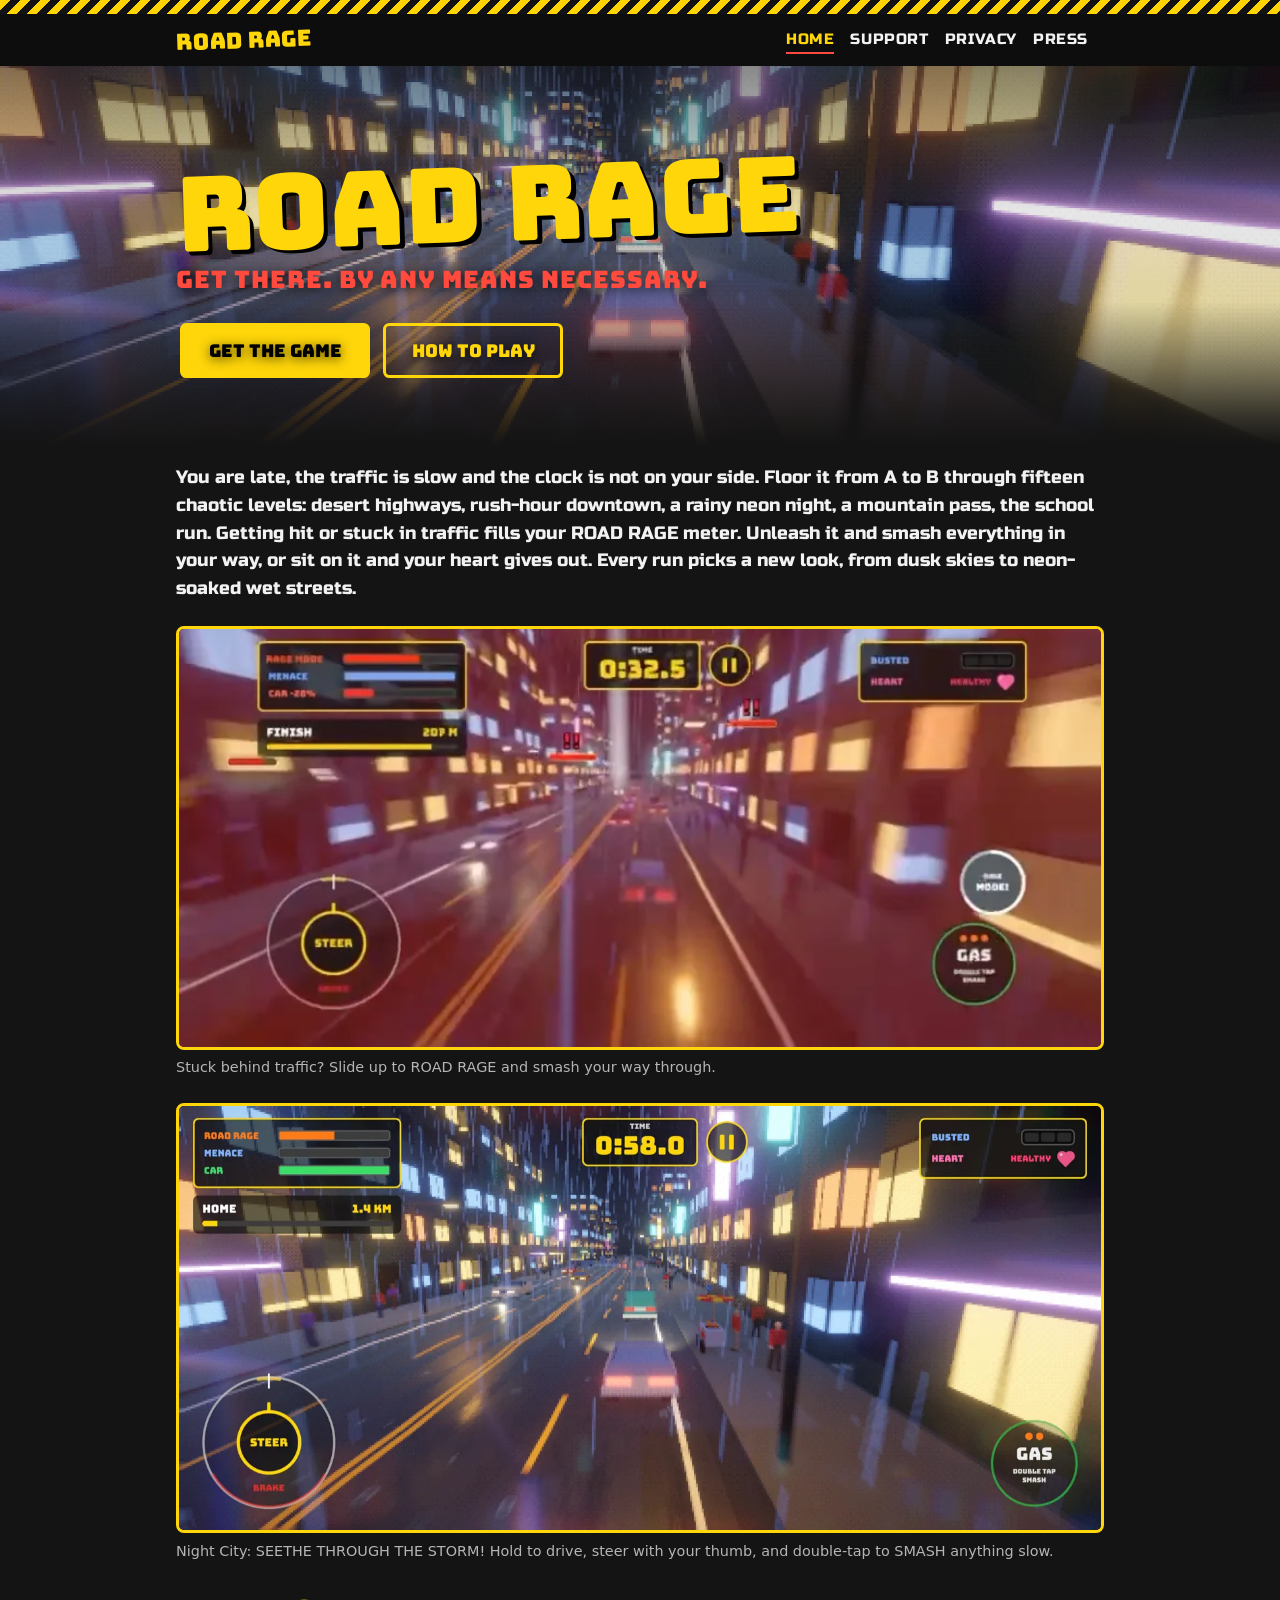
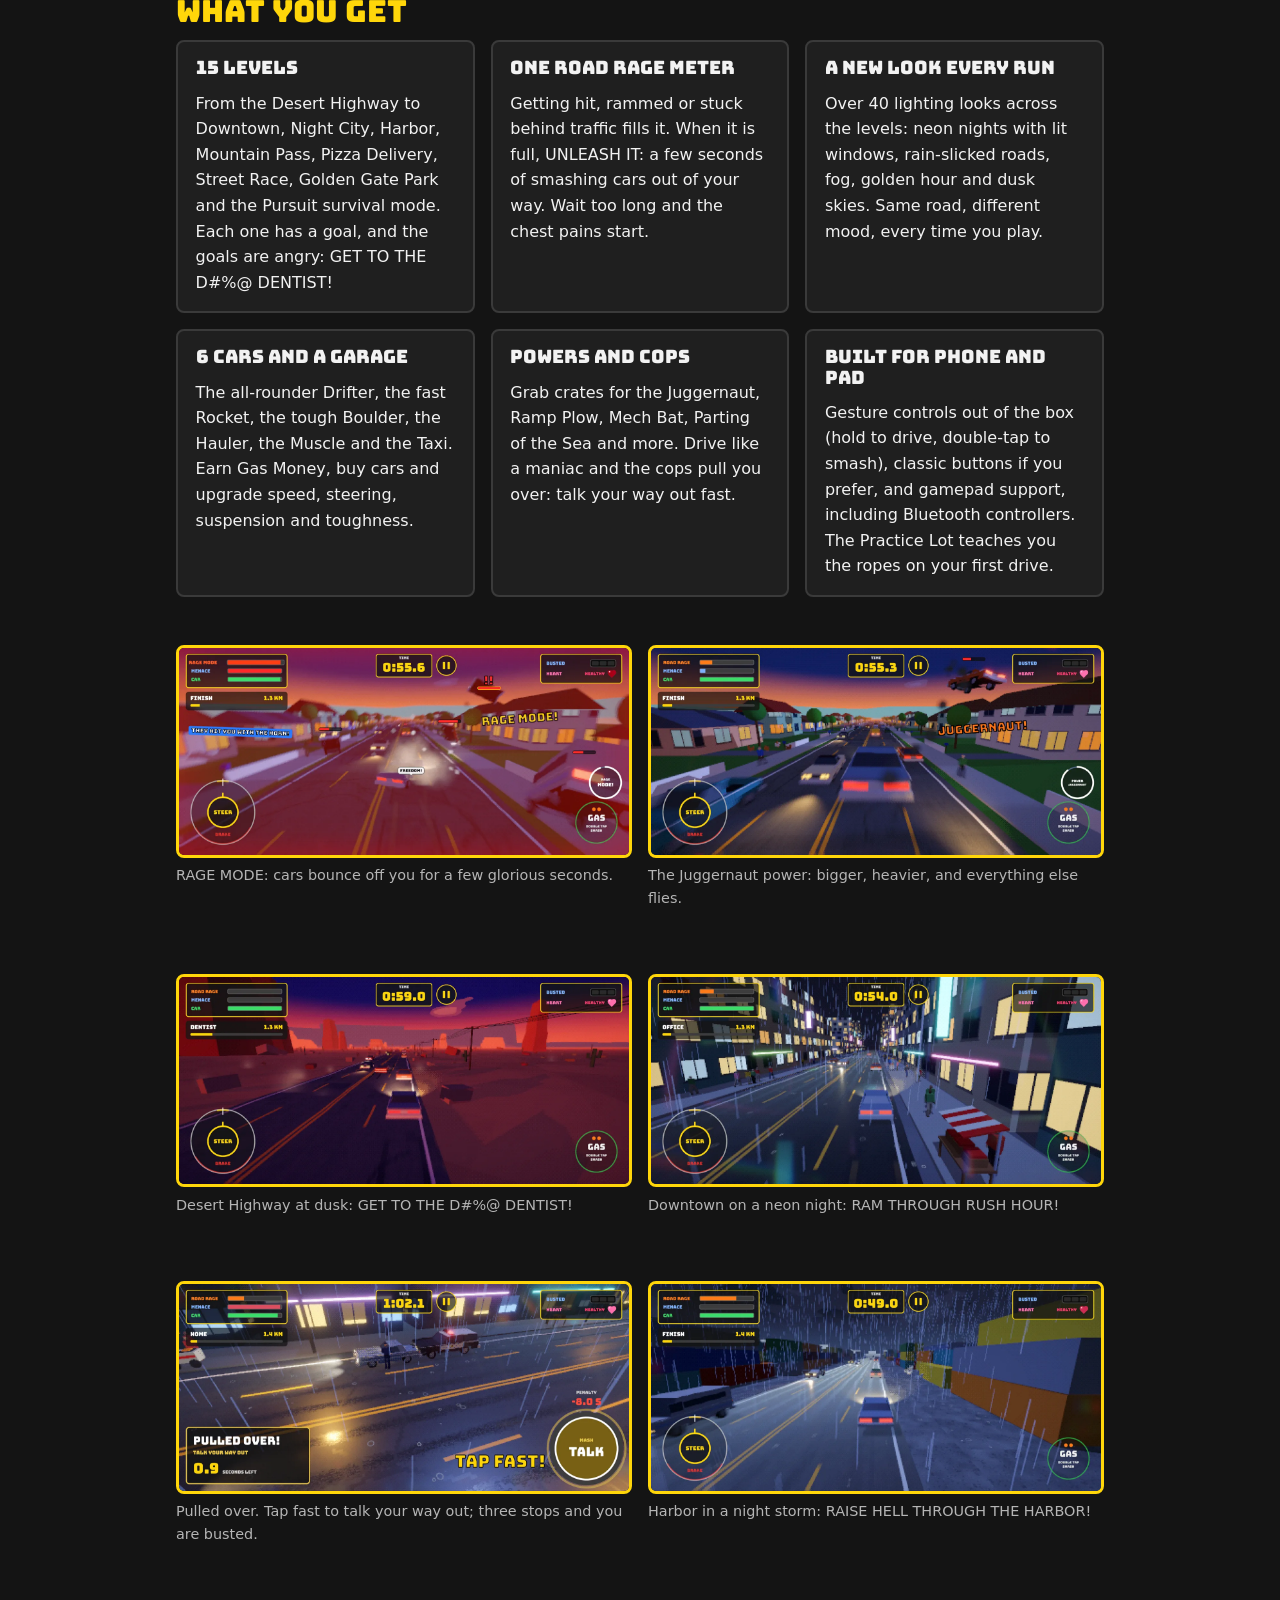
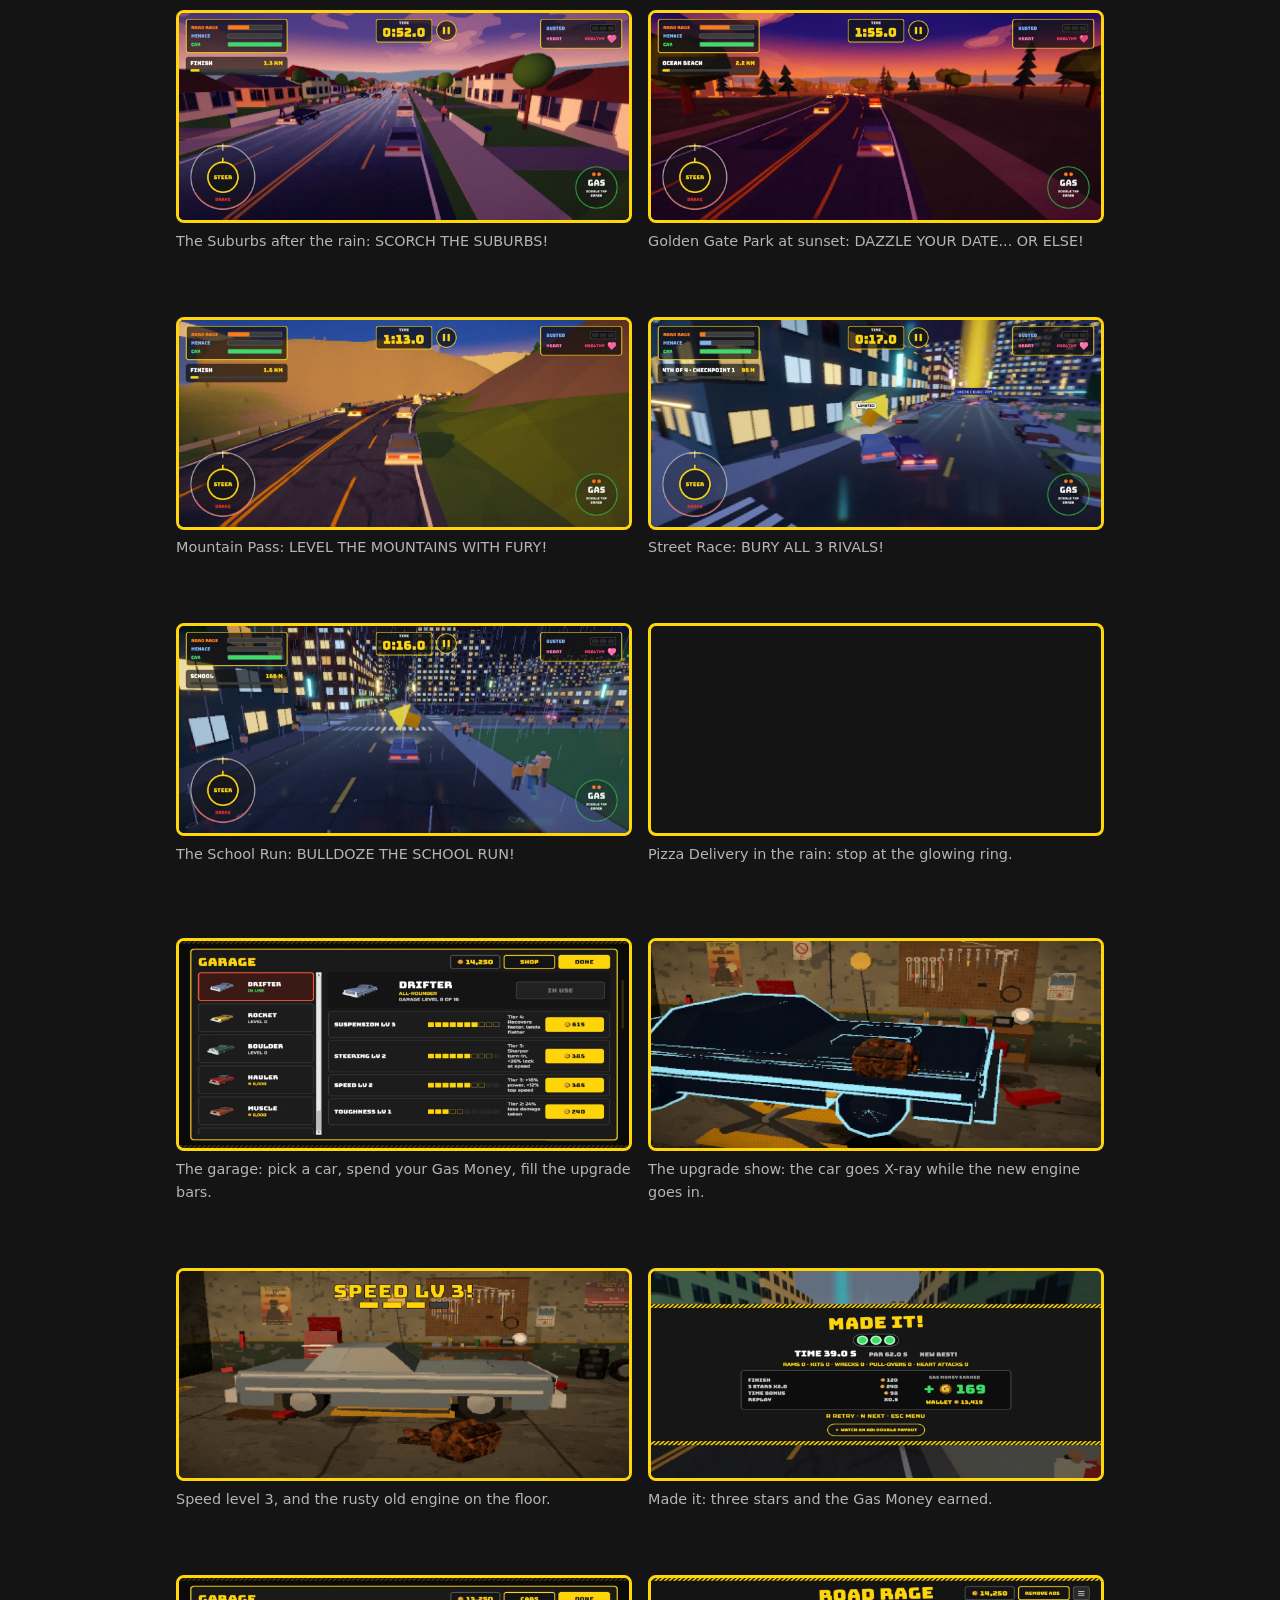
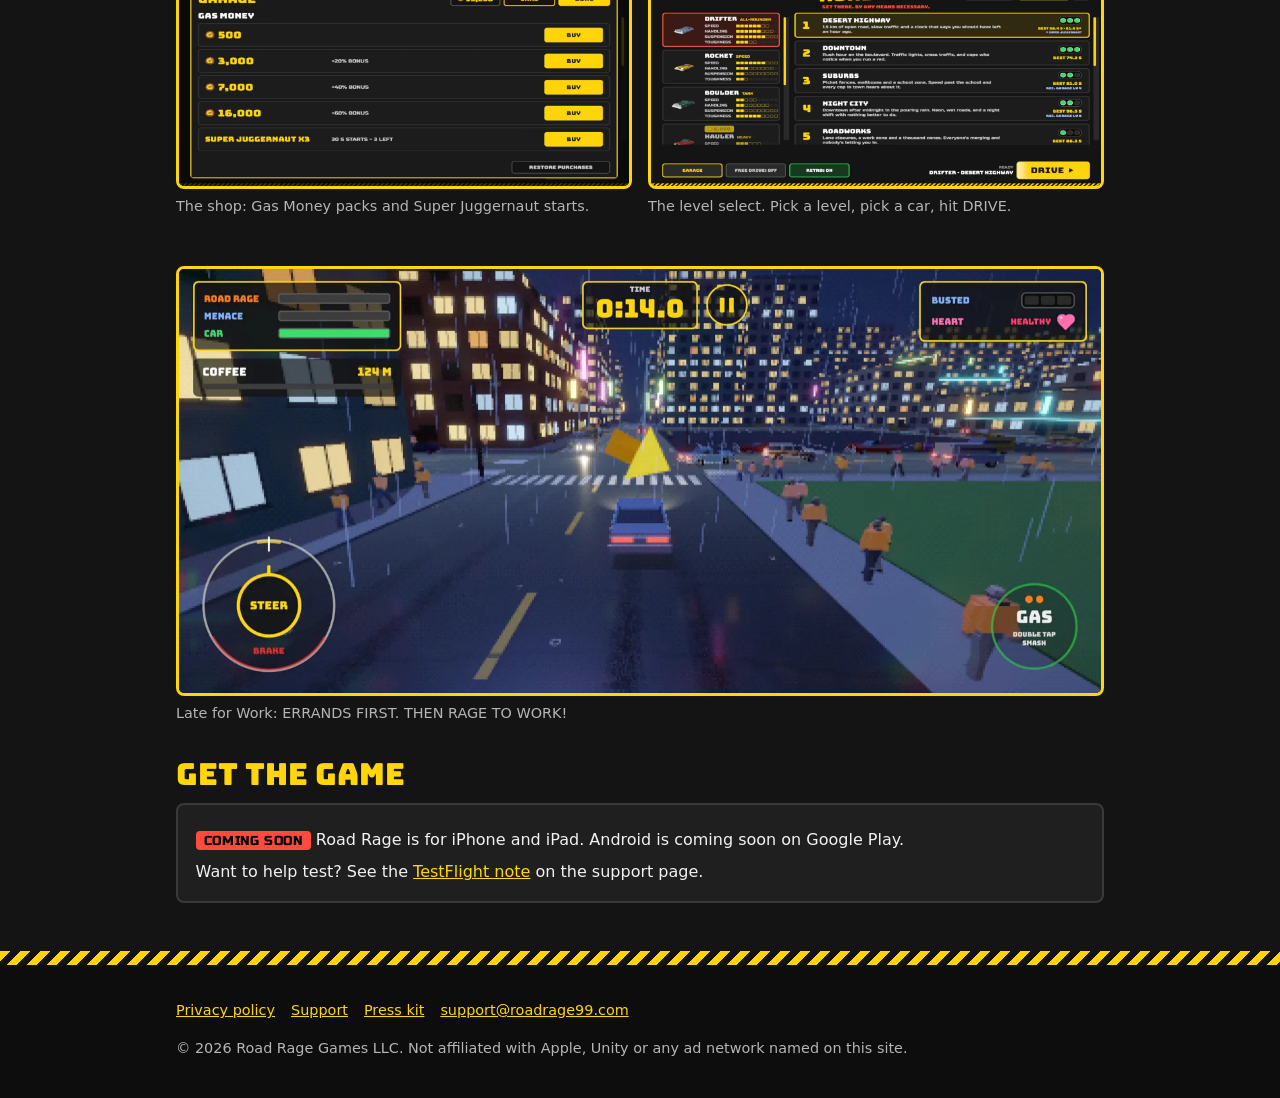
==== index.html @ 287417c0 "Marketing refresh for 1.0.4: new screenshots and hero at the new lighting looks; copy for the ROAD R" ====
<!doctype html>
<html lang="en">
<head>
<meta charset="utf-8">
<meta name="viewport" content="width=device-width,initial-scale=1">
<title>Road Rage: Get there. By any means necessary.</title>
<meta name="description" content="Road Rage is a fast, chaotic driving game for iPhone, iPad and Android. Get from A to B before the clock runs out, by any means necessary.">
<meta name="theme-color" content="#141414">
<link rel="icon" href="favicon.svg" type="image/svg+xml">
<link rel="preload" href="fonts/Bungee-Regular.ttf" as="font" type="font/ttf" crossorigin>
<link rel="stylesheet" href="site.css">
<meta property="og:title" content="Road Rage: Get there. By any means necessary.">
<meta property="og:description" content="Road Rage is a fast, chaotic driving game for iPhone, iPad and Android. Get from A to B before the clock runs out, by any means necessary.">
<meta property="og:type" content="website">
<meta property="og:url" content="https://roadrage99.com/">
<meta property="og:image" content="https://roadrage99.com/img/og-night-city.jpg">
<meta property="og:image:width" content="1200">
<meta property="og:image:height" content="630">
</head>
<body>
<a class="skip" href="#main">Skip to content</a>
<div class="hazard" aria-hidden="true"></div>
<header class="site"><div class="wrap"><a class="brand" href="index.html">ROAD RAGE</a><nav aria-label="Main"><a href="index.html" aria-current="page">Home</a><a href="support.html">Support</a><a href="privacy.html">Privacy</a><a href="press.html">Press</a></nav></div></header>
<main id="main">

<section class="hero"><div class="wrap">
<h1>ROAD RAGE</h1>
<p class="tagline">Get there. By any means necessary.</p>
<p><a class="btn" href="#get">Get the game</a> <a class="btn alt" href="support.html">How to play</a></p>
</div></section>
<div class="wrap">
<p class="lead">You are late, the traffic is slow and the clock is not on your side. Floor it from A to B through fifteen chaotic levels: desert highways, rush-hour downtown, a rainy neon night, a mountain pass, the school run. Getting hit or stuck in traffic fills your ROAD RAGE meter. Unleash it and smash everything in your way, or sit on it and your heart gives out. Every run picks a new look, from dusk skies to neon-soaked wet streets.</p>
<figure class="shot"><video src="img/rage-mode.mp4" poster="img/rage-mode-poster.webp" width="848" height="384" autoplay muted loop playsinline preload="metadata" aria-label="Road Rage gameplay: the ROAD RAGE meter fills in Night City traffic, then Rage Mode smashes cars out of the way"></video><figcaption>Stuck behind traffic? Slide up to ROAD RAGE and smash your way through.</figcaption></figure>
<figure class="shot"><img src="img/night-city.webp" width="1400" height="644" alt="Road Rage gameplay: a car driving through a rainy neon city at night, with the gesture touch controls" loading="lazy" decoding="async"><figcaption>Night City: SEETHE THROUGH THE STORM! Hold to drive, steer with your thumb, and double-tap to SMASH anything slow.</figcaption></figure>
<h2>What you get</h2>
<div class="grid three">
<div class="card"><h3>15 levels</h3><p>From the Desert Highway to Downtown, Night City, Harbor, Mountain Pass, Pizza Delivery, Street Race, Golden Gate Park and the Pursuit survival mode. Each one has a goal, and the goals are angry: GET TO THE D#%@ DENTIST!</p></div>
<div class="card"><h3>One ROAD RAGE meter</h3><p>Getting hit, rammed or stuck behind traffic fills it. When it is full, UNLEASH IT: a few seconds of smashing cars out of your way. Wait too long and the chest pains start.</p></div>
<div class="card"><h3>A new look every run</h3><p>Over 40 lighting looks across the levels: neon nights with lit windows, rain-slicked roads, fog, golden hour and dusk skies. Same road, different mood, every time you play.</p></div>
<div class="card"><h3>6 cars and a garage</h3><p>The all-rounder Drifter, the fast Rocket, the tough Boulder, the Hauler, the Muscle and the Taxi. Earn Gas Money, buy cars and upgrade speed, steering, suspension and toughness.</p></div>
<div class="card"><h3>Powers and cops</h3><p>Grab crates for the Juggernaut, Ramp Plow, Mech Bat, Parting of the Sea and more. Drive like a maniac and the cops pull you over: talk your way out fast.</p></div>
<div class="card"><h3>Built for phone and pad</h3><p>Gesture controls out of the box (hold to drive, double-tap to smash), classic buttons if you prefer, and gamepad support, including Bluetooth controllers. The Practice Lot teaches you the ropes on your first drive.</p></div>
</div>
<div class="grid two" style="margin-top:1.5rem">
<figure class="shot"><img src="img/road-rage-mode.webp" width="1400" height="644" alt="Road Rage gameplay: Rage Mode unleashed, cars flying off the road in a red haze at dusk" loading="lazy" decoding="async"><figcaption>RAGE MODE: cars bounce off you for a few glorious seconds.</figcaption></figure>
<figure class="shot"><img src="img/juggernaut.webp" width="1400" height="644" alt="Road Rage gameplay: the Juggernaut power launching a car into the air on a suburban street at dusk" loading="lazy" decoding="async"><figcaption>The Juggernaut power: bigger, heavier, and everything else flies.</figcaption></figure>
<figure class="shot"><img src="img/desert-highway.webp" width="1400" height="644" alt="Road Rage gameplay: a desert highway at dusk with red mesas and headlights" loading="lazy" decoding="async"><figcaption>Desert Highway at dusk: GET TO THE D#%@ DENTIST!</figcaption></figure>
<figure class="shot"><img src="img/downtown.webp" width="1400" height="644" alt="Road Rage gameplay: a downtown street at night with neon signs, lit windows and rain" loading="lazy" decoding="async"><figcaption>Downtown on a neon night: RAM THROUGH RUSH HOUR!</figcaption></figure>
<figure class="shot"><img src="img/pulled-over.webp" width="1400" height="644" alt="Road Rage gameplay: pulled over by a police car on a wet street at night, with a TALK button to mash" loading="lazy" decoding="async"><figcaption>Pulled over. Tap fast to talk your way out; three stops and you are busted.</figcaption></figure>
<figure class="shot"><img src="img/harbor-storm.webp" width="1400" height="644" alt="Road Rage gameplay: a harbor road between stacked shipping containers in a night storm" loading="lazy" decoding="async"><figcaption>Harbor in a night storm: RAISE HELL THROUGH THE HARBOR!</figcaption></figure>
<figure class="shot"><img src="img/suburbs-after-rain.webp" width="1400" height="644" alt="Road Rage gameplay: a wet suburban street in the evening after rain" loading="lazy" decoding="async"><figcaption>The Suburbs after the rain: SCORCH THE SUBURBS!</figcaption></figure>
<figure class="shot"><img src="img/ocean-sunset.webp" width="1400" height="644" alt="Road Rage gameplay: a park road at sunset with the ocean on the horizon" loading="lazy" decoding="async"><figcaption>Golden Gate Park at sunset: DAZZLE YOUR DATE... OR ELSE!</figcaption></figure>
<figure class="shot"><img src="img/mountain-pass.webp" width="1400" height="644" alt="Road Rage gameplay: a mountain highway with a guardrail in golden evening light" loading="lazy" decoding="async"><figcaption>Mountain Pass: LEVEL THE MOUNTAINS WITH FURY!</figcaption></figure>
<figure class="shot"><img src="img/street-race.webp" width="1400" height="644" alt="Road Rage gameplay: a night street race with a checkpoint arrow and a rival car" loading="lazy" decoding="async"><figcaption>Street Race: BURY ALL 3 RIVALS!</figcaption></figure>
<figure class="shot"><img src="img/school-run.webp" width="1400" height="644" alt="Road Rage gameplay: the school run at night past a park and lit city towers" loading="lazy" decoding="async"><figcaption>The School Run: BULLDOZE THE SCHOOL RUN!</figcaption></figure>
<figure class="shot"><img src="img/pizza-delivery.webp" width="1400" height="644" alt="Road Rage gameplay: delivering a pizza on a rainy night, stopping at the glowing ring" loading="lazy" decoding="async"><figcaption>Pizza Delivery in the rain: stop at the glowing ring.</figcaption></figure>
</div>
<div class="grid two" style="margin-top:1.5rem">
<figure class="shot"><img src="img/garage.webp" width="1400" height="646" alt="Road Rage garage screen with the blue Drifter, upgrade bars and prices in Gas Money" loading="lazy" decoding="async"><figcaption>The garage: pick a car, spend your Gas Money, fill the upgrade bars.</figcaption></figure>
<figure class="shot"><img src="img/upgrade-xray.webp" width="1400" height="646" alt="Road Rage upgrade show: the car turns to an X-ray outline while a new engine swaps in" loading="lazy" decoding="async"><figcaption>The upgrade show: the car goes X-ray while the new engine goes in.</figcaption></figure>
<figure class="shot"><img src="img/upgrade-done.webp" width="1400" height="646" alt="Road Rage upgrade show: a SPEED LV 3 banner over the blue Drifter in the garage bay" loading="lazy" decoding="async"><figcaption>Speed level 3, and the rusty old engine on the floor.</figcaption></figure>
<figure class="shot"><img src="img/results.webp" width="1400" height="646" alt="Road Rage results screen with three stars and the Gas Money earned" loading="lazy" decoding="async"><figcaption>Made it: three stars and the Gas Money earned.</figcaption></figure>
<figure class="shot"><img src="img/shop.webp" width="1400" height="646" alt="Road Rage garage shop with Gas Money packs and Super Juggernaut starts" loading="lazy" decoding="async"><figcaption>The shop: Gas Money packs and Super Juggernaut starts.</figcaption></figure>
<figure class="shot"><img src="img/level-select.webp" width="1400" height="646" alt="Road Rage level select screen with the car list, best times and a list of levels" loading="lazy" decoding="async"><figcaption>The level select. Pick a level, pick a car, hit DRIVE.</figcaption></figure>
</div>
<figure class="shot"><img src="img/late-for-work.webp" width="1400" height="644" alt="Road Rage gameplay: a predawn commute through a neon city with a checkpoint arrow" loading="lazy" decoding="async"><figcaption>Late for Work: ERRANDS FIRST. THEN RAGE TO WORK!</figcaption></figure>
<h2 id="get">Get the game</h2>
<div class="card"><p><span class="badge">COMING SOON</span> Road Rage is for iPhone and iPad. Android is coming soon on Google Play.</p>
<p>Want to help test? See the <a href="support.html#testflight">TestFlight note</a> on the support page.</p></div>
</div>
</main>
<div class="hazard" aria-hidden="true"></div>
<footer class="site"><div class="wrap">
<p><a href="privacy.html">Privacy policy</a><a href="support.html">Support</a><a href="press.html">Press kit</a><a href="mailto:support@roadrage99.com">support@roadrage99.com</a></p>
<p>&copy; 2026 Road Rage Games LLC. Not affiliated with Apple, Unity or any ad network named on this site.</p>
</div></footer>
</body>
</html>
---- site.css ----
/* Road Rage site. Palette from Assets/UI/Menu.uss: yellow 255,214,10, red 255,74,61, near-black 20,20,20. */
@font-face{font-family:"Bungee";src:url("fonts/Bungee-Regular.ttf") format("truetype");font-display:swap}
@font-face{font-family:"Russo One";src:url("fonts/RussoOne-Regular.ttf") format("truetype");font-display:swap}
:root{--bg:#141414;--panel:#1f1f1f;--line:#3a3a3a;--text:#f2f2f2;--muted:#b5b5b5;--yellow:#ffd60a;--red:#ff4a3d;
  --display:"Bungee","Impact","Arial Black",sans-serif;--body:"Russo One","Trebuchet MS",system-ui,sans-serif;--read:system-ui,-apple-system,"Segoe UI",Roboto,sans-serif}
*{box-sizing:border-box}
html{color-scheme:dark;background:var(--bg)}
body{margin:0;background:var(--bg);color:var(--text);font:1rem/1.6 var(--read);-webkit-text-size-adjust:100%}
img{max-width:100%;height:auto;display:block}
a{color:var(--yellow)}
a:hover,a:focus-visible{color:#fff}
:focus-visible{outline:3px solid var(--yellow);outline-offset:2px}
.wrap{width:100%;max-width:60rem;margin:0 auto;padding:0 1rem}
.hazard{height:14px;background:url("img/hazard.png") repeat;background-size:40px 40px;image-rendering:pixelated}
.skip{position:absolute;left:-999px}.skip:focus{left:1rem;top:1rem;background:var(--yellow);color:#000;padding:.5rem;z-index:9}
header.site{background:#0d0d0d}
header.site .wrap{display:flex;flex-wrap:wrap;align-items:center;justify-content:space-between;gap:.5rem 1.5rem;padding-top:.75rem;padding-bottom:.75rem}
.brand{font:1.4rem/1 var(--display);color:var(--yellow);text-decoration:none;transform:rotate(-2deg);display:inline-block}
nav a{font:.95rem var(--body);color:var(--text);text-decoration:none;margin-right:1rem;letter-spacing:.04em;text-transform:uppercase;padding:.25rem 0;display:inline-block}
nav a[aria-current="page"],nav a:hover{color:var(--yellow);border-bottom:2px solid var(--red)}
h1,h2,h3{font-family:var(--display);font-weight:400;line-height:1.1;color:var(--yellow);margin:2rem 0 .75rem}
h1{font-size:clamp(2rem,8vw,3.2rem)}
h2{font-size:clamp(1.4rem,5vw,1.9rem)}
h3{font-size:1.15rem;color:var(--text)}
.lead{font:1.15rem/1.5 var(--body)}
.hero{text-align:left;padding:4.5rem 0 3rem;background:linear-gradient(180deg,rgba(20,20,20,.5) 0%,rgba(20,20,20,.1) 38%,rgba(20,20,20,.12) 62%,rgba(20,20,20,.85) 92%,var(--bg) 100%),url("img/hero-night-city.webp") 70% 55%/cover no-repeat #0d0d12;min-height:22rem;display:flex;align-items:center}
.hero .wrap{text-shadow:0 2px 12px rgba(0,0,0,.7)}
@media(max-width:34rem){.hero{text-align:center;padding:2rem 0 15rem;min-height:0;align-items:flex-start;background:linear-gradient(180deg,rgba(20,20,20,.45) 0%,rgba(20,20,20,.2) 40%,rgba(20,20,20,.1) 62%,rgba(20,20,20,.8) 94%,var(--bg) 100%),url("img/hero-night-city-phone.webp") center bottom/cover no-repeat #0d0d12}.hero .btn{font-size:1rem;padding:.65rem 1.1rem}}
.hero h1{font-size:clamp(3rem,16vw,6.5rem);transform:rotate(-2deg);margin:.25rem 0 0;text-shadow:4px 4px 0 #000}
.tagline{font:clamp(1rem,4vw,1.5rem) var(--display);color:var(--red);letter-spacing:.04em;margin:.5rem 0 1.5rem}
.btn{display:inline-block;font:1.1rem var(--display);background:var(--yellow);color:#000;text-decoration:none;padding:.8rem 1.6rem;border:3px solid var(--yellow);border-radius:.4rem;margin:.25rem}
.btn:hover{background:#000;color:var(--yellow)}
.btn.alt{background:transparent;color:var(--yellow)}.btn.alt:hover{background:var(--yellow);color:#000}
.shot{margin:1.5rem 0}
.shot img,.shot video{border:3px solid var(--yellow);border-radius:.5rem;width:100%;height:auto;display:block}
.shot figcaption{font-size:.9rem;color:var(--muted);margin-top:.4rem}
.grid{display:grid;gap:1rem;grid-template-columns:1fr}
@media(min-width:40rem){.grid.two{grid-template-columns:1fr 1fr}.grid.three{grid-template-columns:repeat(3,1fr)}}
.card{background:var(--panel);border:2px solid var(--line);border-radius:.5rem;padding:1rem 1.1rem}
.card h3{margin-top:0}
.card p{margin:.4rem 0 0}
.badge{display:inline-block;font:.8rem var(--body);background:var(--red);color:#000;padding:.1rem .5rem;border-radius:.25rem;vertical-align:middle;letter-spacing:.05em}
main{padding-bottom:3rem}
main li{margin:.35rem 0}
.doc{max-width:46rem}
.doc h2{margin-top:2.25rem}
details{background:var(--panel);border:2px solid var(--line);border-radius:.5rem;margin:.6rem 0;padding:.2rem 1rem}
summary{cursor:pointer;font:1.05rem var(--body);padding:.6rem 0}
details[open]{border-color:var(--yellow)}
table{border-collapse:collapse;width:100%;font-size:.95rem}
th,td{border:1px solid var(--line);padding:.5rem .6rem;text-align:left;vertical-align:top}
th{background:var(--panel);color:var(--yellow);font-family:var(--body);font-weight:400}
.tablewrap{overflow-x:auto}
footer.site{background:#0d0d0d;color:var(--muted);font-size:.9rem}
footer.site .wrap{padding-top:1.25rem;padding-bottom:1.5rem}
footer.site a{margin-right:1rem}
.todo{background:#3b2a00;border:2px dashed var(--yellow);padding:.5rem .8rem;border-radius:.4rem}
@media(prefers-reduced-motion:no-preference){.btn{transition:background .15s,color .15s}}
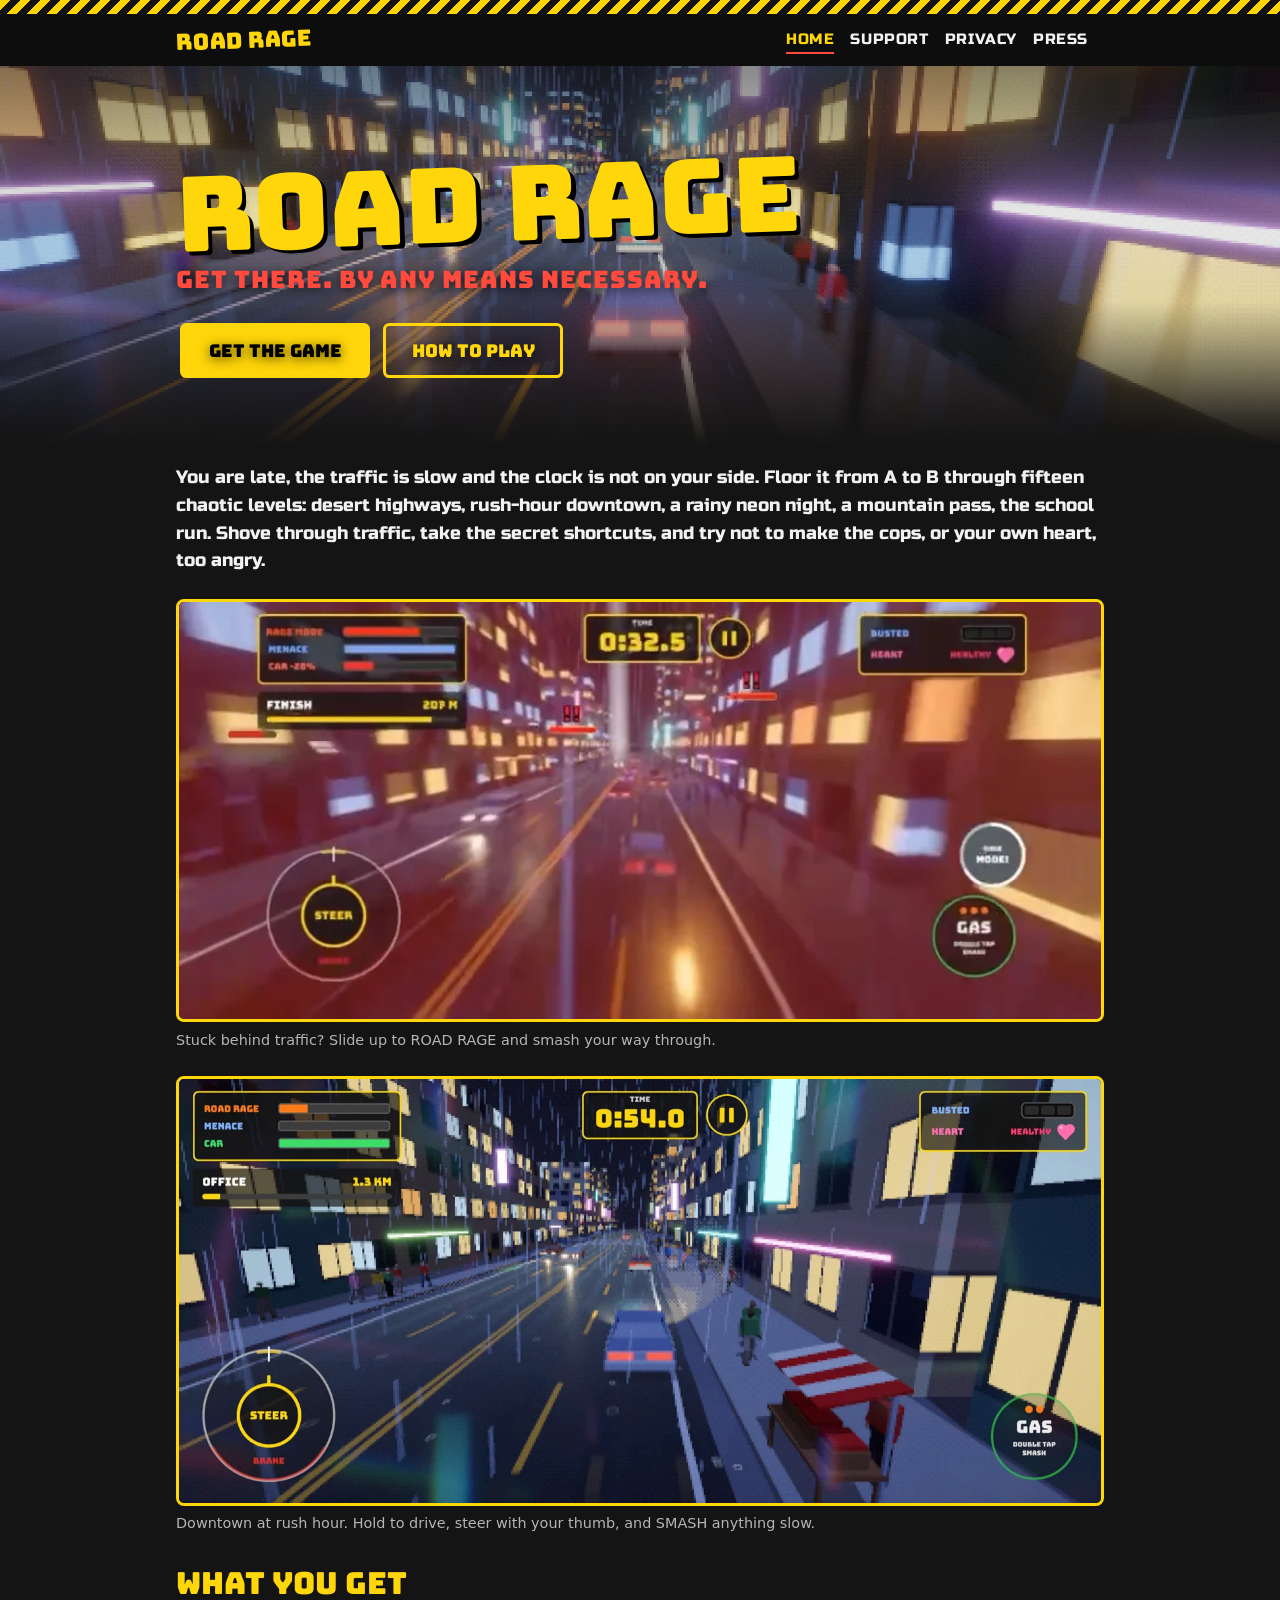
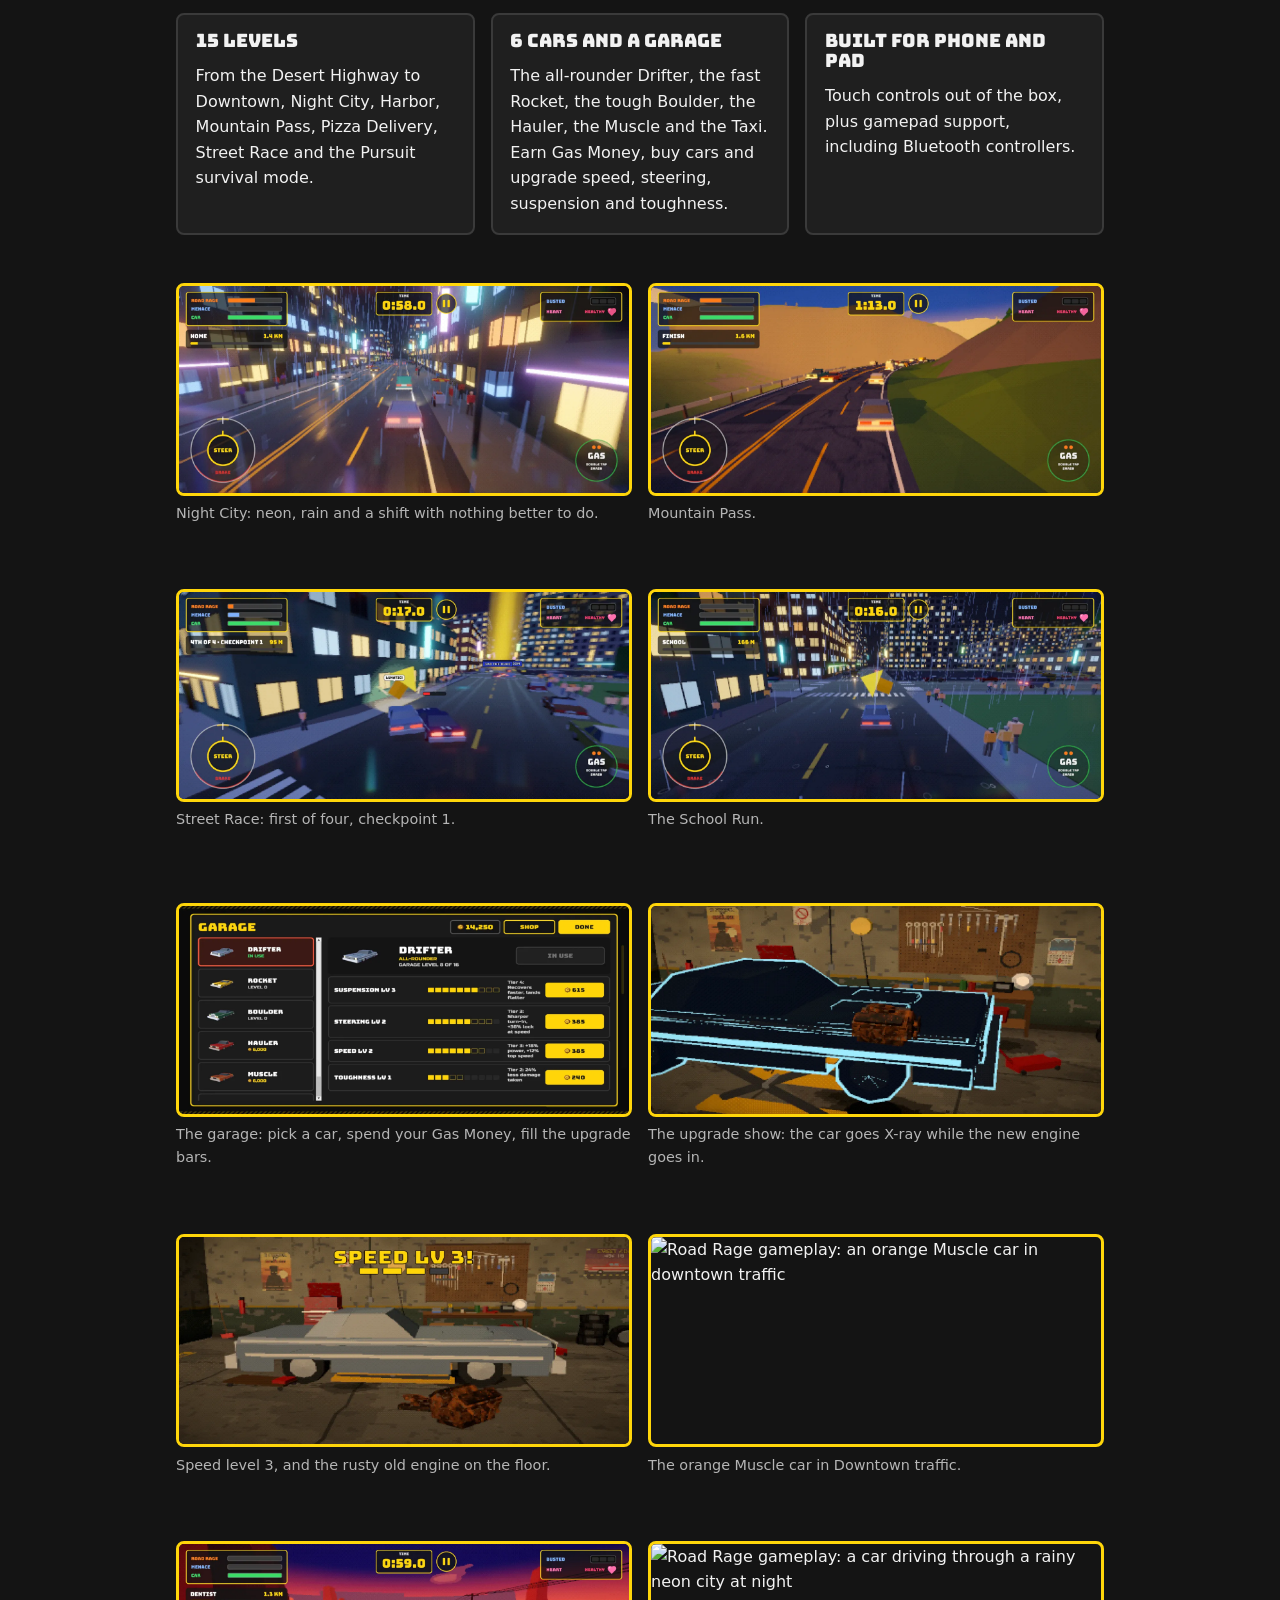
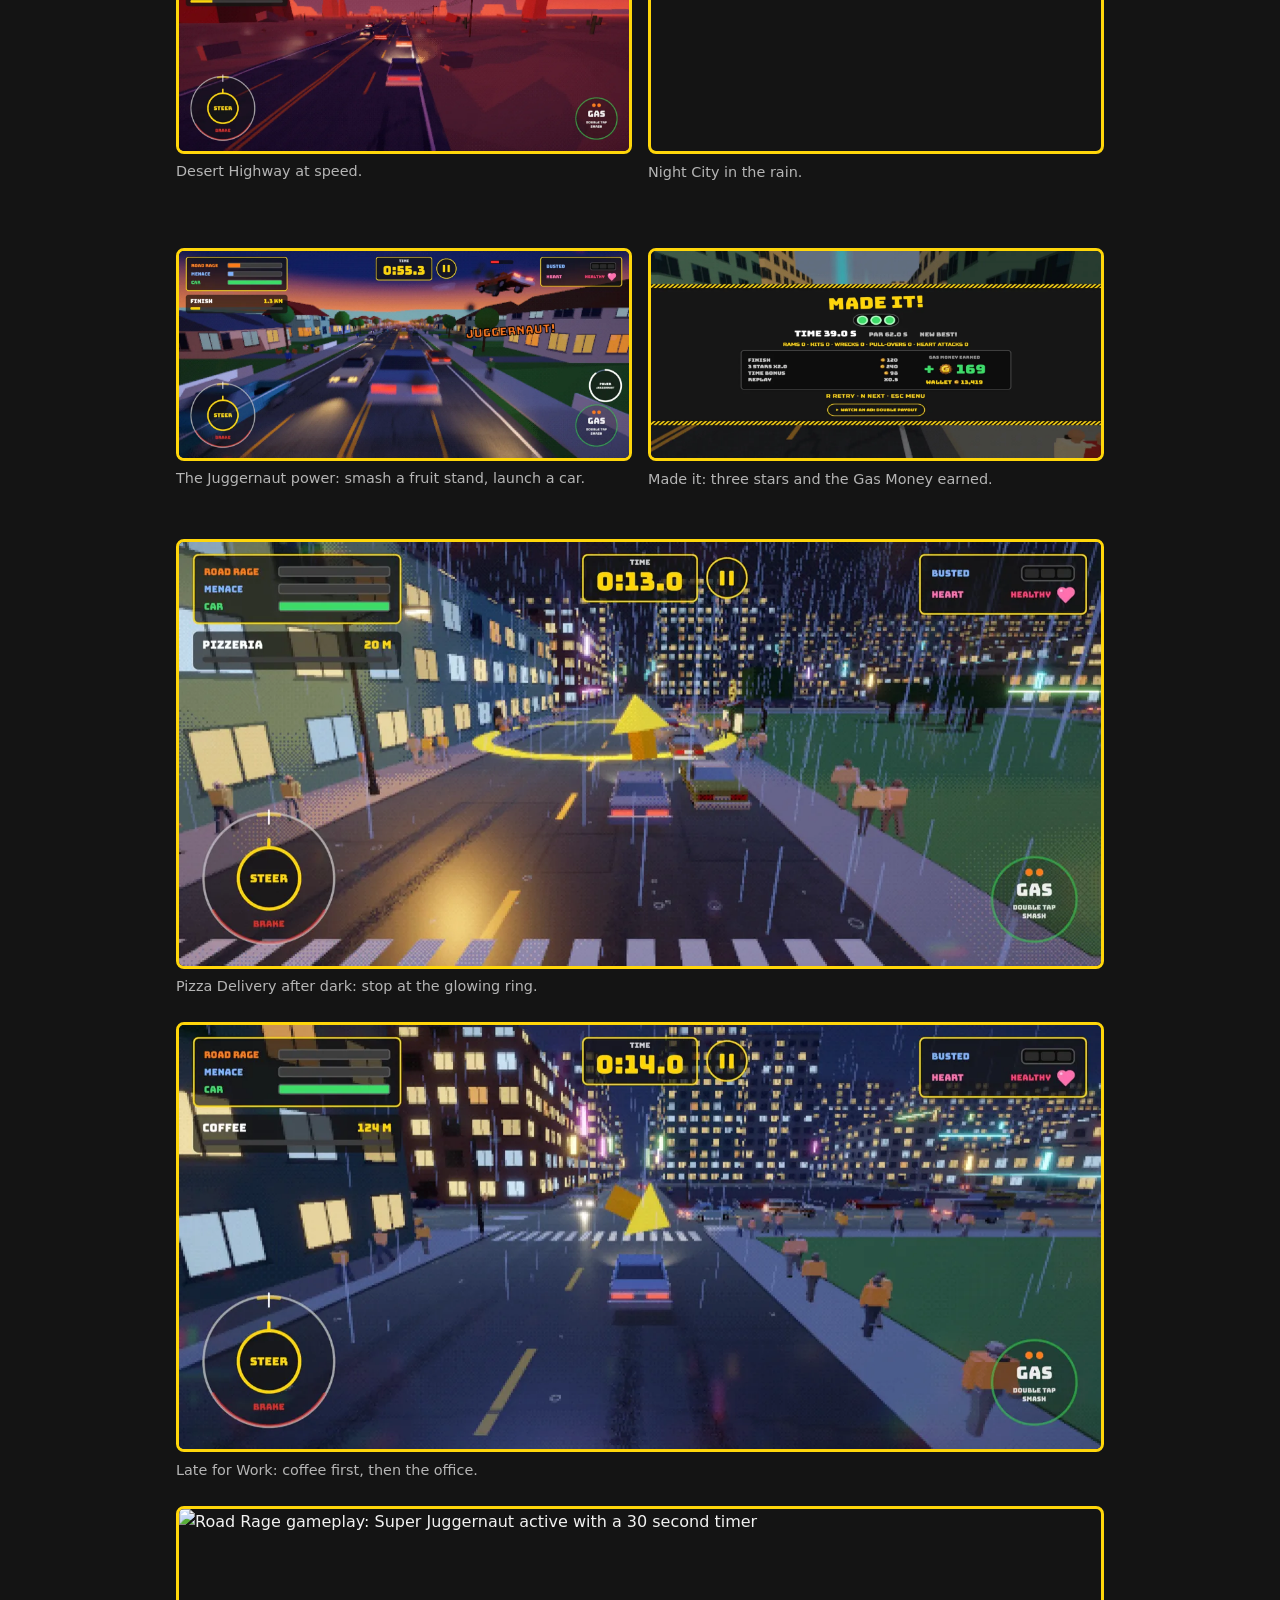
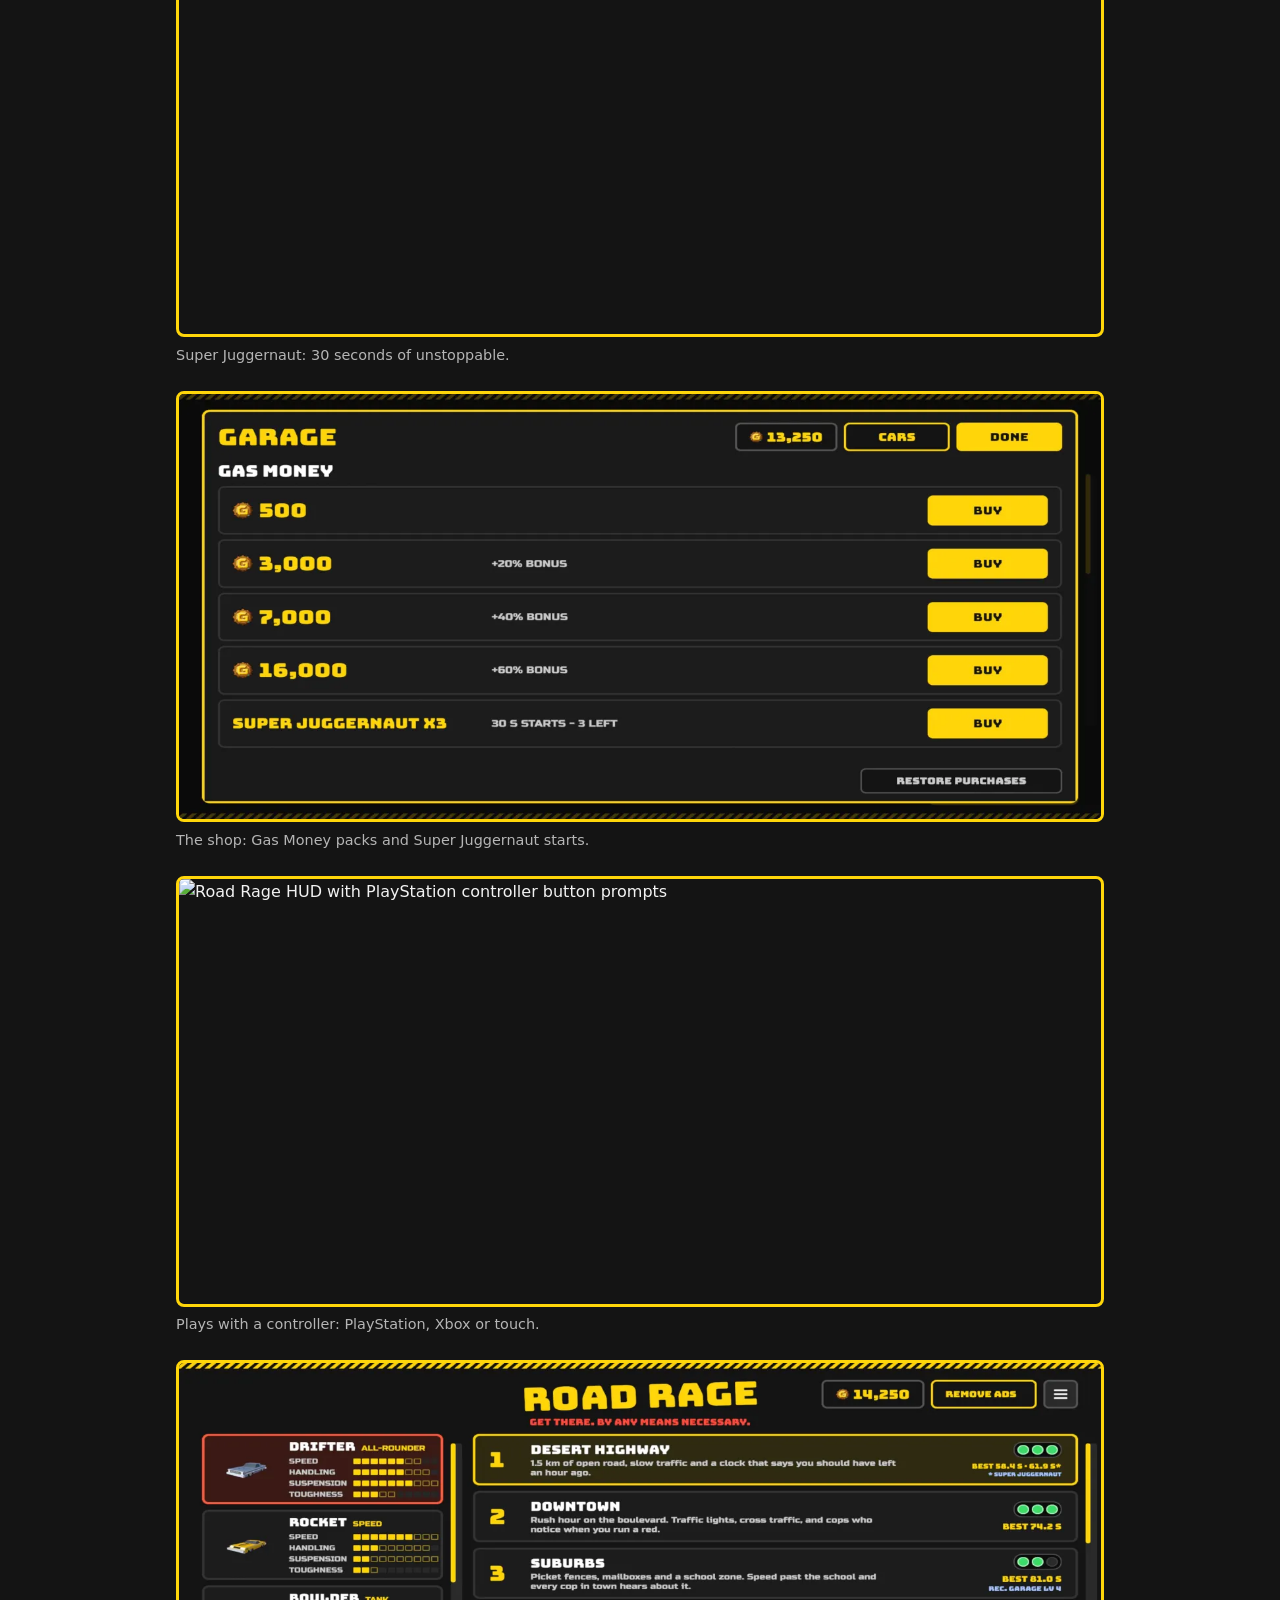
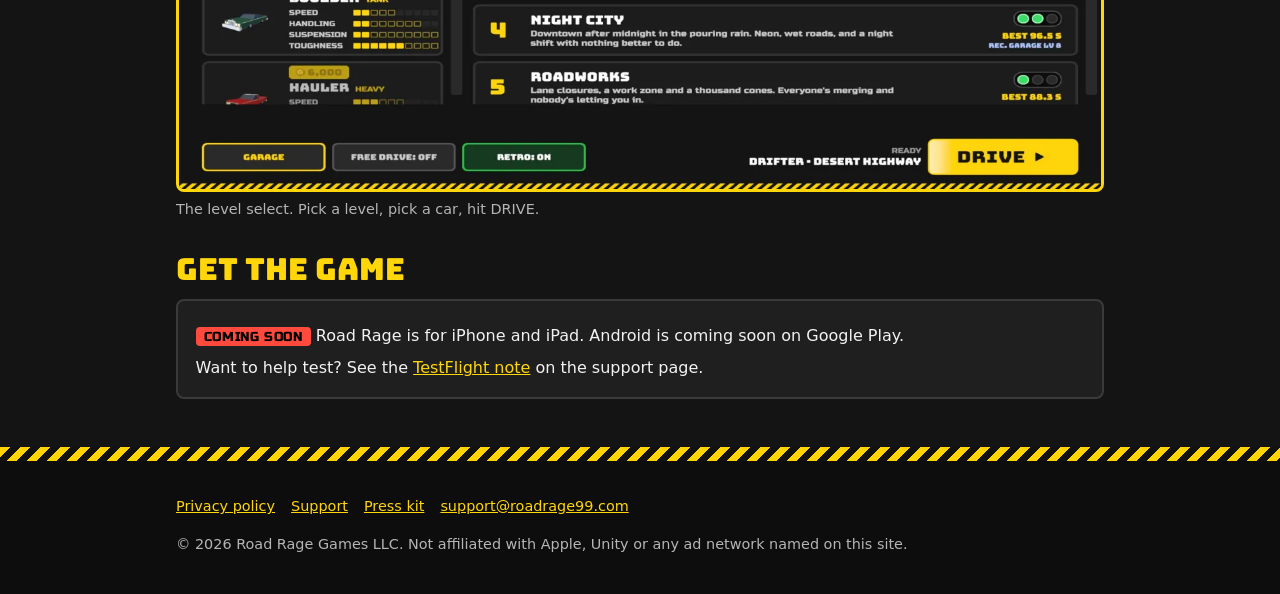
==== commit 77fabb81: "Controls help matches the in-game screen (#7) * Controls help: match the in-game controls screen (Ge" ====
--- a/index.html
+++ b/index.html
@@ -13,9 +13,7 @@
 <meta property="og:description" content="Road Rage is a fast, chaotic driving game for iPhone, iPad and Android. Get from A to B before the clock runs out, by any means necessary.">
 <meta property="og:type" content="website">
 <meta property="og:url" content="https://roadrage99.com/">
-<meta property="og:image" content="https://roadrage99.com/img/og-night-city.jpg">
-<meta property="og:image:width" content="1200">
-<meta property="og:image:height" content="630">
+<meta property="og:image" content="https://roadrage99.com/img/downtown.webp">
 </head>
 <body>
 <a class="skip" href="#main">Skip to content</a>
@@ -29,41 +27,37 @@
 <p><a class="btn" href="#get">Get the game</a> <a class="btn alt" href="support.html">How to play</a></p>
 </div></section>
 <div class="wrap">
-<p class="lead">You are late, the traffic is slow and the clock is not on your side. Floor it from A to B through fifteen chaotic levels: desert highways, rush-hour downtown, a rainy neon night, a mountain pass, the school run. Getting hit or stuck in traffic fills your ROAD RAGE meter. Unleash it and smash everything in your way, or sit on it and your heart gives out. Every run picks a new look, from dusk skies to neon-soaked wet streets.</p>
+<p class="lead">You are late, the traffic is slow and the clock is not on your side. Floor it from A to B through fifteen chaotic levels: desert highways, rush-hour downtown, a rainy neon night, a mountain pass, the school run. Shove through traffic, take the secret shortcuts, and try not to make the cops, or your own heart, too angry.</p>
 <figure class="shot"><video src="img/rage-mode.mp4" poster="img/rage-mode-poster.webp" width="848" height="384" autoplay muted loop playsinline preload="metadata" aria-label="Road Rage gameplay: the ROAD RAGE meter fills in Night City traffic, then Rage Mode smashes cars out of the way"></video><figcaption>Stuck behind traffic? Slide up to ROAD RAGE and smash your way through.</figcaption></figure>
-<figure class="shot"><img src="img/night-city.webp" width="1400" height="644" alt="Road Rage gameplay: a car driving through a rainy neon city at night, with the gesture touch controls" loading="lazy" decoding="async"><figcaption>Night City: SEETHE THROUGH THE STORM! Hold to drive, steer with your thumb, and double-tap to SMASH anything slow.</figcaption></figure>
+<figure class="shot"><img src="img/downtown.webp" width="1400" height="646" alt="Road Rage gameplay: a car driving down a busy downtown street with a countdown timer and touch controls" loading="lazy" decoding="async"><figcaption>Downtown at rush hour. Hold to drive, steer with your thumb, and SMASH anything slow.</figcaption></figure>
 <h2>What you get</h2>
 <div class="grid three">
-<div class="card"><h3>15 levels</h3><p>From the Desert Highway to Downtown, Night City, Harbor, Mountain Pass, Pizza Delivery, Street Race, Golden Gate Park and the Pursuit survival mode. Each one has a goal, and the goals are angry: GET TO THE D#%@ DENTIST!</p></div>
-<div class="card"><h3>One ROAD RAGE meter</h3><p>Getting hit, rammed or stuck behind traffic fills it. When it is full, UNLEASH IT: a few seconds of smashing cars out of your way. Wait too long and the chest pains start.</p></div>
-<div class="card"><h3>A new look every run</h3><p>Over 40 lighting looks across the levels: neon nights with lit windows, rain-slicked roads, fog, golden hour and dusk skies. Same road, different mood, every time you play.</p></div>
+<div class="card"><h3>15 levels</h3><p>From the Desert Highway to Downtown, Night City, Harbor, Mountain Pass, Pizza Delivery, Street Race and the Pursuit survival mode.</p></div>
 <div class="card"><h3>6 cars and a garage</h3><p>The all-rounder Drifter, the fast Rocket, the tough Boulder, the Hauler, the Muscle and the Taxi. Earn Gas Money, buy cars and upgrade speed, steering, suspension and toughness.</p></div>
-<div class="card"><h3>Powers and cops</h3><p>Grab crates for the Juggernaut, Ramp Plow, Mech Bat, Parting of the Sea and more. Drive like a maniac and the cops pull you over: talk your way out fast.</p></div>
-<div class="card"><h3>Built for phone and pad</h3><p>Gesture controls out of the box (hold to drive, double-tap to smash), classic buttons if you prefer, and gamepad support, including Bluetooth controllers. The Practice Lot teaches you the ropes on your first drive.</p></div>
+<div class="card"><h3>Built for phone and pad</h3><p>Touch controls out of the box, plus gamepad support, including Bluetooth controllers.</p></div>
 </div>
 <div class="grid two" style="margin-top:1.5rem">
-<figure class="shot"><img src="img/road-rage-mode.webp" width="1400" height="644" alt="Road Rage gameplay: Rage Mode unleashed, cars flying off the road in a red haze at dusk" loading="lazy" decoding="async"><figcaption>RAGE MODE: cars bounce off you for a few glorious seconds.</figcaption></figure>
-<figure class="shot"><img src="img/juggernaut.webp" width="1400" height="644" alt="Road Rage gameplay: the Juggernaut power launching a car into the air on a suburban street at dusk" loading="lazy" decoding="async"><figcaption>The Juggernaut power: bigger, heavier, and everything else flies.</figcaption></figure>
-<figure class="shot"><img src="img/desert-highway.webp" width="1400" height="644" alt="Road Rage gameplay: a desert highway at dusk with red mesas and headlights" loading="lazy" decoding="async"><figcaption>Desert Highway at dusk: GET TO THE D#%@ DENTIST!</figcaption></figure>
-<figure class="shot"><img src="img/downtown.webp" width="1400" height="644" alt="Road Rage gameplay: a downtown street at night with neon signs, lit windows and rain" loading="lazy" decoding="async"><figcaption>Downtown on a neon night: RAM THROUGH RUSH HOUR!</figcaption></figure>
-<figure class="shot"><img src="img/pulled-over.webp" width="1400" height="644" alt="Road Rage gameplay: pulled over by a police car on a wet street at night, with a TALK button to mash" loading="lazy" decoding="async"><figcaption>Pulled over. Tap fast to talk your way out; three stops and you are busted.</figcaption></figure>
-<figure class="shot"><img src="img/harbor-storm.webp" width="1400" height="644" alt="Road Rage gameplay: a harbor road between stacked shipping containers in a night storm" loading="lazy" decoding="async"><figcaption>Harbor in a night storm: RAISE HELL THROUGH THE HARBOR!</figcaption></figure>
-<figure class="shot"><img src="img/suburbs-after-rain.webp" width="1400" height="644" alt="Road Rage gameplay: a wet suburban street in the evening after rain" loading="lazy" decoding="async"><figcaption>The Suburbs after the rain: SCORCH THE SUBURBS!</figcaption></figure>
-<figure class="shot"><img src="img/ocean-sunset.webp" width="1400" height="644" alt="Road Rage gameplay: a park road at sunset with the ocean on the horizon" loading="lazy" decoding="async"><figcaption>Golden Gate Park at sunset: DAZZLE YOUR DATE... OR ELSE!</figcaption></figure>
-<figure class="shot"><img src="img/mountain-pass.webp" width="1400" height="644" alt="Road Rage gameplay: a mountain highway with a guardrail in golden evening light" loading="lazy" decoding="async"><figcaption>Mountain Pass: LEVEL THE MOUNTAINS WITH FURY!</figcaption></figure>
-<figure class="shot"><img src="img/street-race.webp" width="1400" height="644" alt="Road Rage gameplay: a night street race with a checkpoint arrow and a rival car" loading="lazy" decoding="async"><figcaption>Street Race: BURY ALL 3 RIVALS!</figcaption></figure>
-<figure class="shot"><img src="img/school-run.webp" width="1400" height="644" alt="Road Rage gameplay: the school run at night past a park and lit city towers" loading="lazy" decoding="async"><figcaption>The School Run: BULLDOZE THE SCHOOL RUN!</figcaption></figure>
-<figure class="shot"><img src="img/pizza-delivery.webp" width="1400" height="644" alt="Road Rage gameplay: delivering a pizza on a rainy night, stopping at the glowing ring" loading="lazy" decoding="async"><figcaption>Pizza Delivery in the rain: stop at the glowing ring.</figcaption></figure>
+<figure class="shot"><img src="img/night-city.webp" width="1400" height="646" alt="Road Rage gameplay: a car driving through a rainy neon city at night" loading="lazy" decoding="async"><figcaption>Night City: neon, rain and a shift with nothing better to do.</figcaption></figure>
+<figure class="shot"><img src="img/mountain-pass.webp" width="1400" height="646" alt="Road Rage gameplay: a car on a mountain highway with a guardrail" loading="lazy" decoding="async"><figcaption>Mountain Pass.</figcaption></figure>
+<figure class="shot"><img src="img/street-race.webp" width="1400" height="646" alt="Road Rage gameplay: a street race with a checkpoint arrow" loading="lazy" decoding="async"><figcaption>Street Race: first of four, checkpoint 1.</figcaption></figure>
+<figure class="shot"><img src="img/school-run.webp" width="1400" height="646" alt="Road Rage gameplay: a car driving past a crowded sidewalk" loading="lazy" decoding="async"><figcaption>The School Run.</figcaption></figure>
 </div>
 <div class="grid two" style="margin-top:1.5rem">
 <figure class="shot"><img src="img/garage.webp" width="1400" height="646" alt="Road Rage garage screen with the blue Drifter, upgrade bars and prices in Gas Money" loading="lazy" decoding="async"><figcaption>The garage: pick a car, spend your Gas Money, fill the upgrade bars.</figcaption></figure>
 <figure class="shot"><img src="img/upgrade-xray.webp" width="1400" height="646" alt="Road Rage upgrade show: the car turns to an X-ray outline while a new engine swaps in" loading="lazy" decoding="async"><figcaption>The upgrade show: the car goes X-ray while the new engine goes in.</figcaption></figure>
 <figure class="shot"><img src="img/upgrade-done.webp" width="1400" height="646" alt="Road Rage upgrade show: a SPEED LV 3 banner over the blue Drifter in the garage bay" loading="lazy" decoding="async"><figcaption>Speed level 3, and the rusty old engine on the floor.</figcaption></figure>
+<figure class="shot"><img src="img/muscle-downtown.webp" width="1400" height="646" alt="Road Rage gameplay: an orange Muscle car in downtown traffic" loading="lazy" decoding="async"><figcaption>The orange Muscle car in Downtown traffic.</figcaption></figure>
+<figure class="shot"><img src="img/desert-highway.webp" width="1400" height="646" alt="Road Rage gameplay: a car at speed on the desert highway" loading="lazy" decoding="async"><figcaption>Desert Highway at speed.</figcaption></figure>
+<figure class="shot"><img src="img/night-rain.webp" width="1400" height="646" alt="Road Rage gameplay: a car driving through a rainy neon city at night" loading="lazy" decoding="async"><figcaption>Night City in the rain.</figcaption></figure>
+<figure class="shot"><img src="img/juggernaut.webp" width="1400" height="646" alt="Road Rage gameplay: the Juggernaut power smashing a fruit stand and launching a car" loading="lazy" decoding="async"><figcaption>The Juggernaut power: smash a fruit stand, launch a car.</figcaption></figure>
 <figure class="shot"><img src="img/results.webp" width="1400" height="646" alt="Road Rage results screen with three stars and the Gas Money earned" loading="lazy" decoding="async"><figcaption>Made it: three stars and the Gas Money earned.</figcaption></figure>
+</div>
+<figure class="shot"><img src="img/pizza-delivery.webp" width="1400" height="646" alt="Road Rage gameplay: delivering a pizza at night with streetlights lighting the walls" loading="lazy" decoding="async"><figcaption>Pizza Delivery after dark: stop at the glowing ring.</figcaption></figure>
+<figure class="shot"><img src="img/late-for-work.webp" width="1400" height="646" alt="Road Rage gameplay: a sunset commute through downtown with a checkpoint arrow" loading="lazy" decoding="async"><figcaption>Late for Work: coffee first, then the office.</figcaption></figure>
+<figure class="shot"><img src="img/super-juggernaut.webp" width="1400" height="646" alt="Road Rage gameplay: Super Juggernaut active with a 30 second timer" loading="lazy" decoding="async"><figcaption>Super Juggernaut: 30 seconds of unstoppable.</figcaption></figure>
 <figure class="shot"><img src="img/shop.webp" width="1400" height="646" alt="Road Rage garage shop with Gas Money packs and Super Juggernaut starts" loading="lazy" decoding="async"><figcaption>The shop: Gas Money packs and Super Juggernaut starts.</figcaption></figure>
+<figure class="shot"><img src="img/controller.webp" width="1400" height="646" alt="Road Rage HUD with PlayStation controller button prompts" loading="lazy" decoding="async"><figcaption>Plays with a controller: PlayStation, Xbox or touch.</figcaption></figure>
 <figure class="shot"><img src="img/level-select.webp" width="1400" height="646" alt="Road Rage level select screen with the car list, best times and a list of levels" loading="lazy" decoding="async"><figcaption>The level select. Pick a level, pick a car, hit DRIVE.</figcaption></figure>
-</div>
-<figure class="shot"><img src="img/late-for-work.webp" width="1400" height="644" alt="Road Rage gameplay: a predawn commute through a neon city with a checkpoint arrow" loading="lazy" decoding="async"><figcaption>Late for Work: ERRANDS FIRST. THEN RAGE TO WORK!</figcaption></figure>
 <h2 id="get">Get the game</h2>
 <div class="card"><p><span class="badge">COMING SOON</span> Road Rage is for iPhone and iPad. Android is coming soon on Google Play.</p>
 <p>Want to help test? See the <a href="support.html#testflight">TestFlight note</a> on the support page.</p></div>
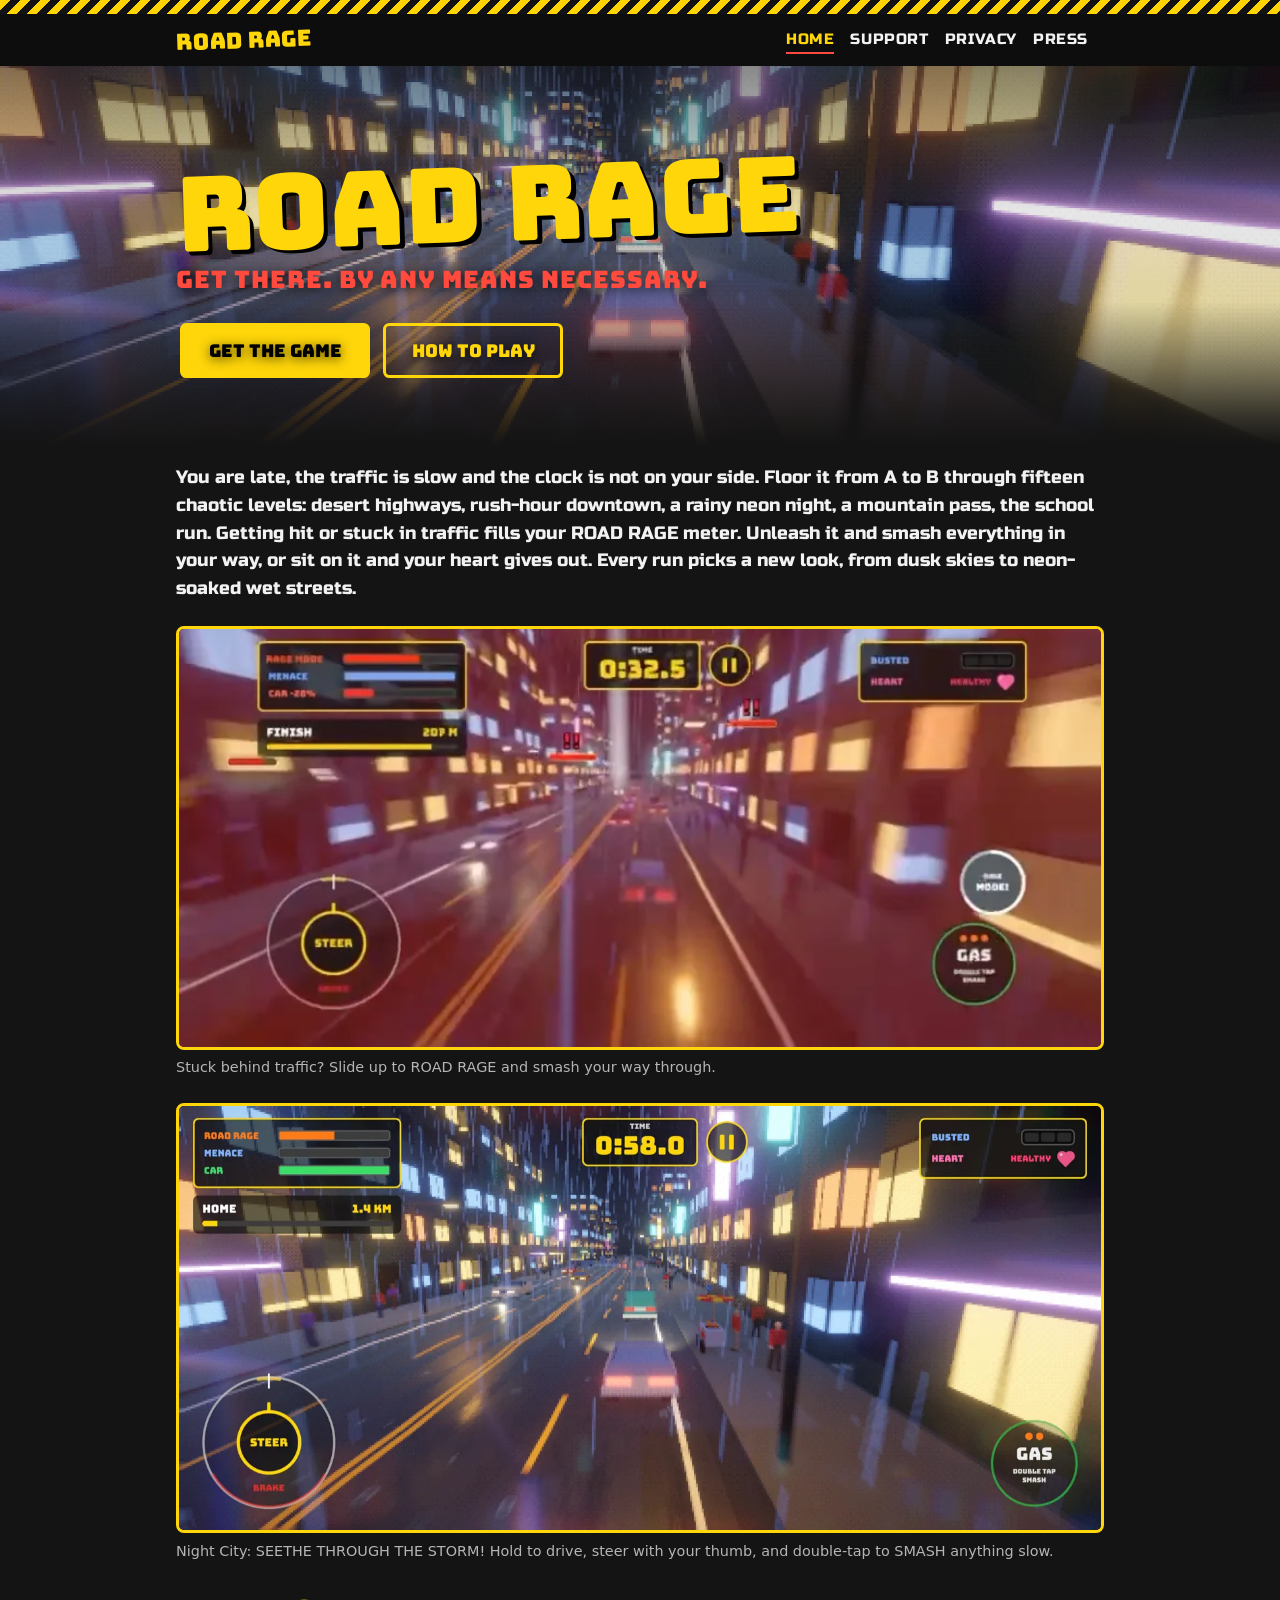
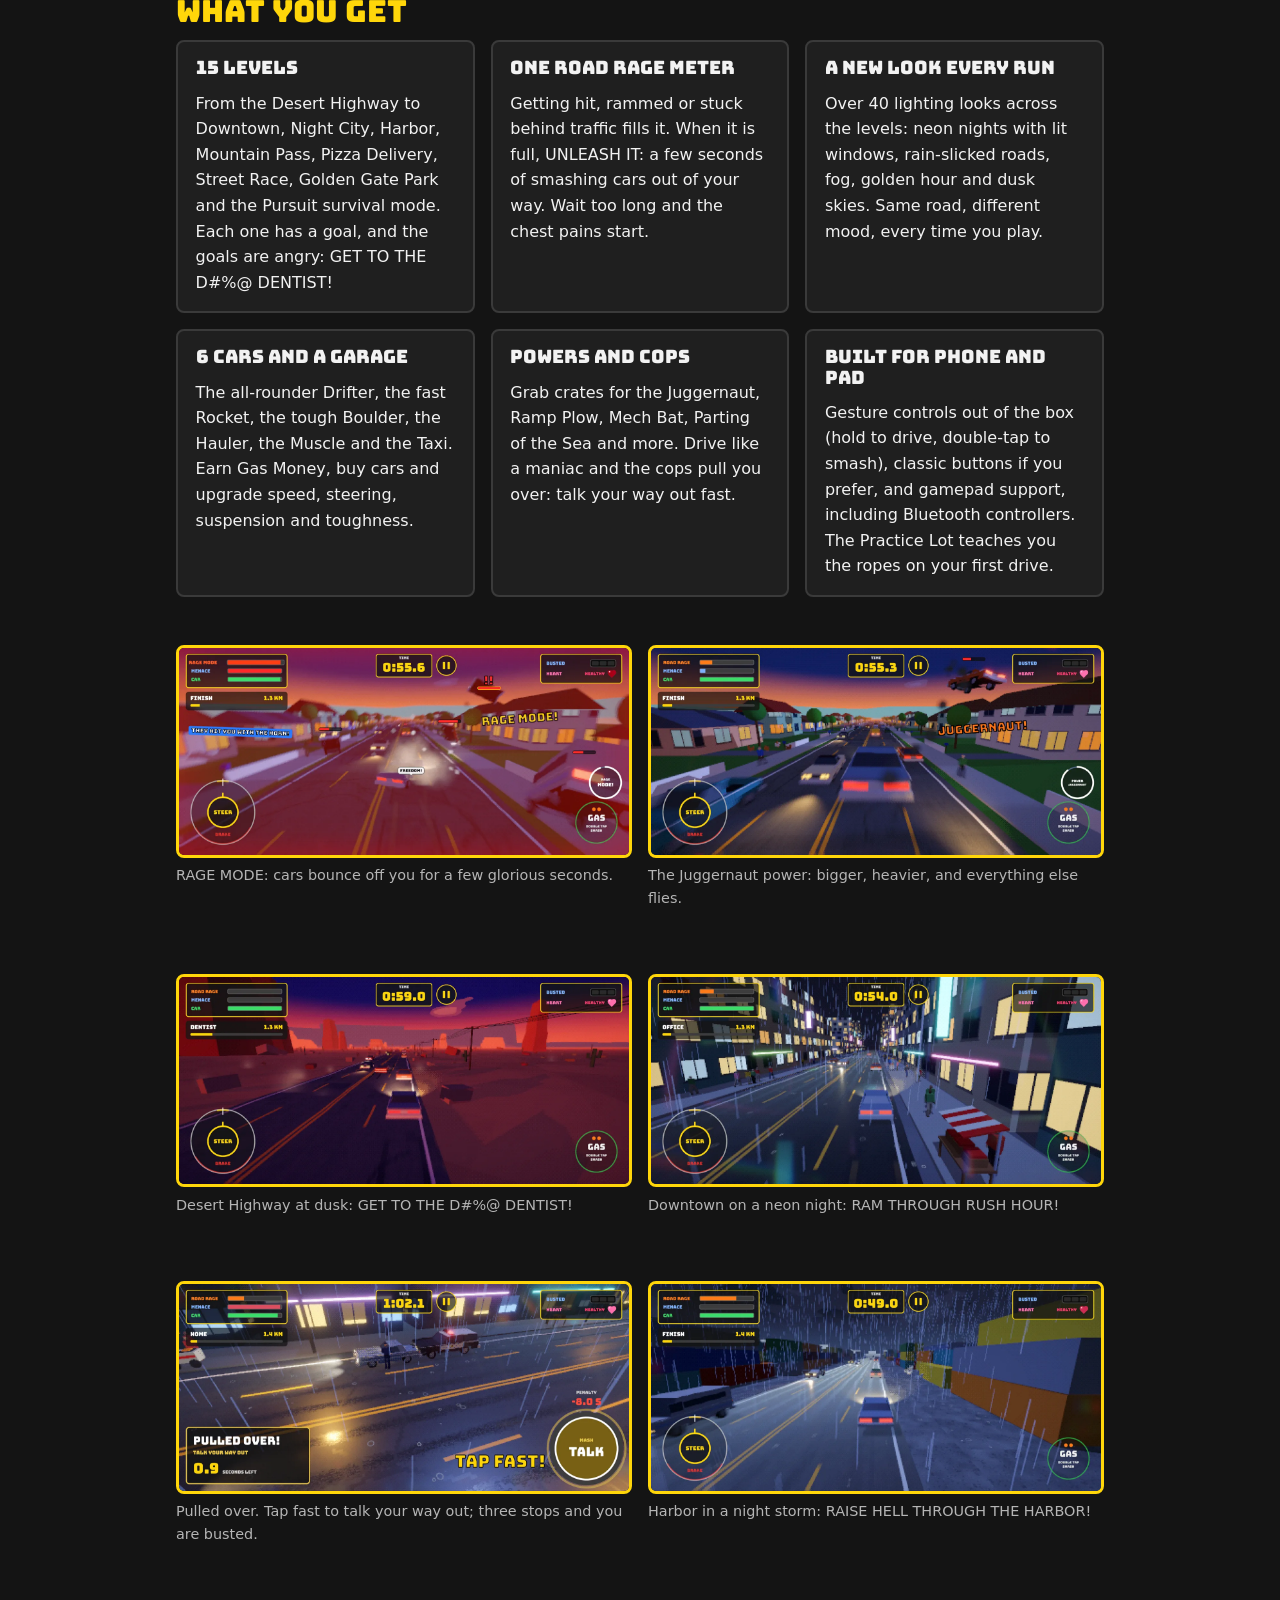
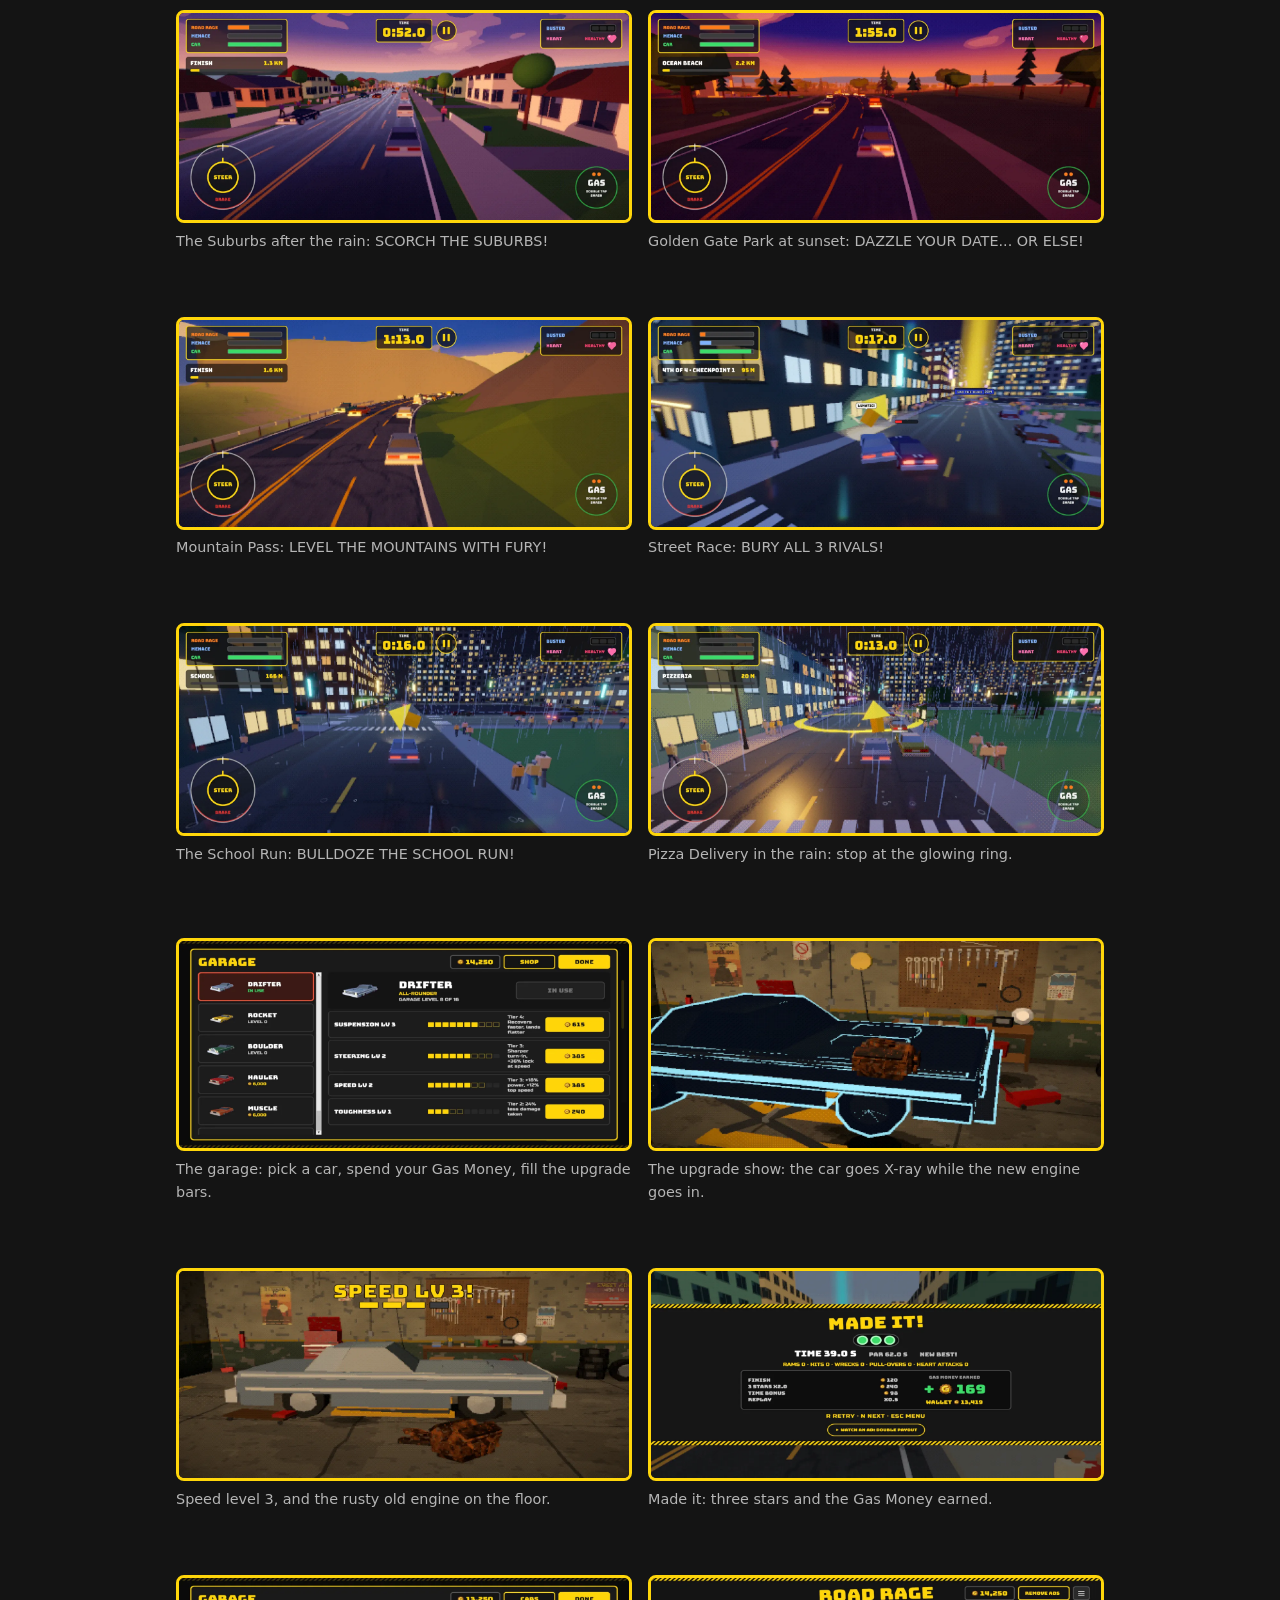
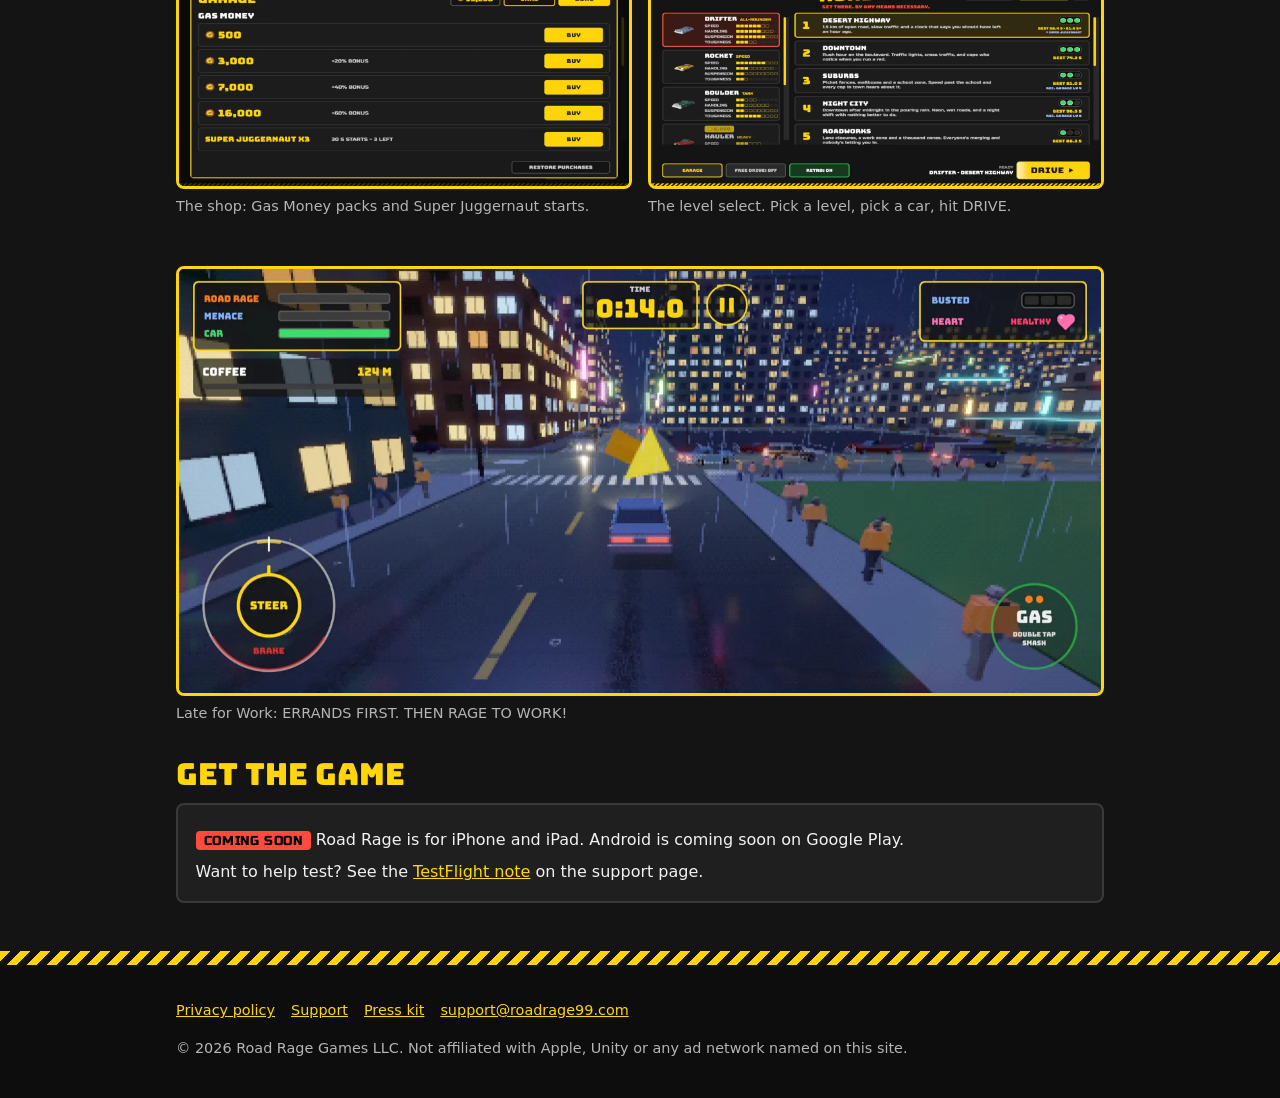
==== commit bc2c5493: "Marketing refresh for 1.0.4: new screenshots and hero at the new lighting looks; copy for the ROAD R" ====
--- a/index.html
+++ b/index.html
@@ -13,7 +13,9 @@
 <meta property="og:description" content="Road Rage is a fast, chaotic driving game for iPhone, iPad and Android. Get from A to B before the clock runs out, by any means necessary.">
 <meta property="og:type" content="website">
 <meta property="og:url" content="https://roadrage99.com/">
-<meta property="og:image" content="https://roadrage99.com/img/downtown.webp">
+<meta property="og:image" content="https://roadrage99.com/img/og-night-city.jpg">
+<meta property="og:image:width" content="1200">
+<meta property="og:image:height" content="630">
 </head>
 <body>
 <a class="skip" href="#main">Skip to content</a>
@@ -27,37 +29,41 @@
 <p><a class="btn" href="#get">Get the game</a> <a class="btn alt" href="support.html">How to play</a></p>
 </div></section>
 <div class="wrap">
-<p class="lead">You are late, the traffic is slow and the clock is not on your side. Floor it from A to B through fifteen chaotic levels: desert highways, rush-hour downtown, a rainy neon night, a mountain pass, the school run. Shove through traffic, take the secret shortcuts, and try not to make the cops, or your own heart, too angry.</p>
+<p class="lead">You are late, the traffic is slow and the clock is not on your side. Floor it from A to B through fifteen chaotic levels: desert highways, rush-hour downtown, a rainy neon night, a mountain pass, the school run. Getting hit or stuck in traffic fills your ROAD RAGE meter. Unleash it and smash everything in your way, or sit on it and your heart gives out. Every run picks a new look, from dusk skies to neon-soaked wet streets.</p>
 <figure class="shot"><video src="img/rage-mode.mp4" poster="img/rage-mode-poster.webp" width="848" height="384" autoplay muted loop playsinline preload="metadata" aria-label="Road Rage gameplay: the ROAD RAGE meter fills in Night City traffic, then Rage Mode smashes cars out of the way"></video><figcaption>Stuck behind traffic? Slide up to ROAD RAGE and smash your way through.</figcaption></figure>
-<figure class="shot"><img src="img/downtown.webp" width="1400" height="646" alt="Road Rage gameplay: a car driving down a busy downtown street with a countdown timer and touch controls" loading="lazy" decoding="async"><figcaption>Downtown at rush hour. Hold to drive, steer with your thumb, and SMASH anything slow.</figcaption></figure>
+<figure class="shot"><img src="img/night-city.webp" width="1400" height="644" alt="Road Rage gameplay: a car driving through a rainy neon city at night, with the gesture touch controls" loading="lazy" decoding="async"><figcaption>Night City: SEETHE THROUGH THE STORM! Hold to drive, steer with your thumb, and double-tap to SMASH anything slow.</figcaption></figure>
 <h2>What you get</h2>
 <div class="grid three">
-<div class="card"><h3>15 levels</h3><p>From the Desert Highway to Downtown, Night City, Harbor, Mountain Pass, Pizza Delivery, Street Race and the Pursuit survival mode.</p></div>
+<div class="card"><h3>15 levels</h3><p>From the Desert Highway to Downtown, Night City, Harbor, Mountain Pass, Pizza Delivery, Street Race, Golden Gate Park and the Pursuit survival mode. Each one has a goal, and the goals are angry: GET TO THE D#%@ DENTIST!</p></div>
+<div class="card"><h3>One ROAD RAGE meter</h3><p>Getting hit, rammed or stuck behind traffic fills it. When it is full, UNLEASH IT: a few seconds of smashing cars out of your way. Wait too long and the chest pains start.</p></div>
+<div class="card"><h3>A new look every run</h3><p>Over 40 lighting looks across the levels: neon nights with lit windows, rain-slicked roads, fog, golden hour and dusk skies. Same road, different mood, every time you play.</p></div>
 <div class="card"><h3>6 cars and a garage</h3><p>The all-rounder Drifter, the fast Rocket, the tough Boulder, the Hauler, the Muscle and the Taxi. Earn Gas Money, buy cars and upgrade speed, steering, suspension and toughness.</p></div>
-<div class="card"><h3>Built for phone and pad</h3><p>Touch controls out of the box, plus gamepad support, including Bluetooth controllers.</p></div>
+<div class="card"><h3>Powers and cops</h3><p>Grab crates for the Juggernaut, Ramp Plow, Mech Bat, Parting of the Sea and more. Drive like a maniac and the cops pull you over: talk your way out fast.</p></div>
+<div class="card"><h3>Built for phone and pad</h3><p>Gesture controls out of the box (hold to drive, double-tap to smash), classic buttons if you prefer, and gamepad support, including Bluetooth controllers. The Practice Lot teaches you the ropes on your first drive.</p></div>
 </div>
 <div class="grid two" style="margin-top:1.5rem">
-<figure class="shot"><img src="img/night-city.webp" width="1400" height="646" alt="Road Rage gameplay: a car driving through a rainy neon city at night" loading="lazy" decoding="async"><figcaption>Night City: neon, rain and a shift with nothing better to do.</figcaption></figure>
-<figure class="shot"><img src="img/mountain-pass.webp" width="1400" height="646" alt="Road Rage gameplay: a car on a mountain highway with a guardrail" loading="lazy" decoding="async"><figcaption>Mountain Pass.</figcaption></figure>
-<figure class="shot"><img src="img/street-race.webp" width="1400" height="646" alt="Road Rage gameplay: a street race with a checkpoint arrow" loading="lazy" decoding="async"><figcaption>Street Race: first of four, checkpoint 1.</figcaption></figure>
-<figure class="shot"><img src="img/school-run.webp" width="1400" height="646" alt="Road Rage gameplay: a car driving past a crowded sidewalk" loading="lazy" decoding="async"><figcaption>The School Run.</figcaption></figure>
+<figure class="shot"><img src="img/road-rage-mode.webp" width="1400" height="644" alt="Road Rage gameplay: Rage Mode unleashed, cars flying off the road in a red haze at dusk" loading="lazy" decoding="async"><figcaption>RAGE MODE: cars bounce off you for a few glorious seconds.</figcaption></figure>
+<figure class="shot"><img src="img/juggernaut.webp" width="1400" height="644" alt="Road Rage gameplay: the Juggernaut power launching a car into the air on a suburban street at dusk" loading="lazy" decoding="async"><figcaption>The Juggernaut power: bigger, heavier, and everything else flies.</figcaption></figure>
+<figure class="shot"><img src="img/desert-highway.webp" width="1400" height="644" alt="Road Rage gameplay: a desert highway at dusk with red mesas and headlights" loading="lazy" decoding="async"><figcaption>Desert Highway at dusk: GET TO THE D#%@ DENTIST!</figcaption></figure>
+<figure class="shot"><img src="img/downtown.webp" width="1400" height="644" alt="Road Rage gameplay: a downtown street at night with neon signs, lit windows and rain" loading="lazy" decoding="async"><figcaption>Downtown on a neon night: RAM THROUGH RUSH HOUR!</figcaption></figure>
+<figure class="shot"><img src="img/pulled-over.webp" width="1400" height="644" alt="Road Rage gameplay: pulled over by a police car on a wet street at night, with a TALK button to mash" loading="lazy" decoding="async"><figcaption>Pulled over. Tap fast to talk your way out; three stops and you are busted.</figcaption></figure>
+<figure class="shot"><img src="img/harbor-storm.webp" width="1400" height="644" alt="Road Rage gameplay: a harbor road between stacked shipping containers in a night storm" loading="lazy" decoding="async"><figcaption>Harbor in a night storm: RAISE HELL THROUGH THE HARBOR!</figcaption></figure>
+<figure class="shot"><img src="img/suburbs-after-rain.webp" width="1400" height="644" alt="Road Rage gameplay: a wet suburban street in the evening after rain" loading="lazy" decoding="async"><figcaption>The Suburbs after the rain: SCORCH THE SUBURBS!</figcaption></figure>
+<figure class="shot"><img src="img/ocean-sunset.webp" width="1400" height="644" alt="Road Rage gameplay: a park road at sunset with the ocean on the horizon" loading="lazy" decoding="async"><figcaption>Golden Gate Park at sunset: DAZZLE YOUR DATE... OR ELSE!</figcaption></figure>
+<figure class="shot"><img src="img/mountain-pass.webp" width="1400" height="644" alt="Road Rage gameplay: a mountain highway with a guardrail in golden evening light" loading="lazy" decoding="async"><figcaption>Mountain Pass: LEVEL THE MOUNTAINS WITH FURY!</figcaption></figure>
+<figure class="shot"><img src="img/street-race.webp" width="1400" height="644" alt="Road Rage gameplay: a night street race with a checkpoint arrow and a rival car" loading="lazy" decoding="async"><figcaption>Street Race: BURY ALL 3 RIVALS!</figcaption></figure>
+<figure class="shot"><img src="img/school-run.webp" width="1400" height="644" alt="Road Rage gameplay: the school run at night past a park and lit city towers" loading="lazy" decoding="async"><figcaption>The School Run: BULLDOZE THE SCHOOL RUN!</figcaption></figure>
+<figure class="shot"><img src="img/pizza-delivery.webp" width="1400" height="644" alt="Road Rage gameplay: delivering a pizza on a rainy night, stopping at the glowing ring" loading="lazy" decoding="async"><figcaption>Pizza Delivery in the rain: stop at the glowing ring.</figcaption></figure>
 </div>
 <div class="grid two" style="margin-top:1.5rem">
 <figure class="shot"><img src="img/garage.webp" width="1400" height="646" alt="Road Rage garage screen with the blue Drifter, upgrade bars and prices in Gas Money" loading="lazy" decoding="async"><figcaption>The garage: pick a car, spend your Gas Money, fill the upgrade bars.</figcaption></figure>
 <figure class="shot"><img src="img/upgrade-xray.webp" width="1400" height="646" alt="Road Rage upgrade show: the car turns to an X-ray outline while a new engine swaps in" loading="lazy" decoding="async"><figcaption>The upgrade show: the car goes X-ray while the new engine goes in.</figcaption></figure>
 <figure class="shot"><img src="img/upgrade-done.webp" width="1400" height="646" alt="Road Rage upgrade show: a SPEED LV 3 banner over the blue Drifter in the garage bay" loading="lazy" decoding="async"><figcaption>Speed level 3, and the rusty old engine on the floor.</figcaption></figure>
-<figure class="shot"><img src="img/muscle-downtown.webp" width="1400" height="646" alt="Road Rage gameplay: an orange Muscle car in downtown traffic" loading="lazy" decoding="async"><figcaption>The orange Muscle car in Downtown traffic.</figcaption></figure>
-<figure class="shot"><img src="img/desert-highway.webp" width="1400" height="646" alt="Road Rage gameplay: a car at speed on the desert highway" loading="lazy" decoding="async"><figcaption>Desert Highway at speed.</figcaption></figure>
-<figure class="shot"><img src="img/night-rain.webp" width="1400" height="646" alt="Road Rage gameplay: a car driving through a rainy neon city at night" loading="lazy" decoding="async"><figcaption>Night City in the rain.</figcaption></figure>
-<figure class="shot"><img src="img/juggernaut.webp" width="1400" height="646" alt="Road Rage gameplay: the Juggernaut power smashing a fruit stand and launching a car" loading="lazy" decoding="async"><figcaption>The Juggernaut power: smash a fruit stand, launch a car.</figcaption></figure>
 <figure class="shot"><img src="img/results.webp" width="1400" height="646" alt="Road Rage results screen with three stars and the Gas Money earned" loading="lazy" decoding="async"><figcaption>Made it: three stars and the Gas Money earned.</figcaption></figure>
+<figure class="shot"><img src="img/shop.webp" width="1400" height="646" alt="Road Rage garage shop with Gas Money packs and Super Juggernaut starts" loading="lazy" decoding="async"><figcaption>The shop: Gas Money packs and Super Juggernaut starts.</figcaption></figure>
+<figure class="shot"><img src="img/level-select.webp" width="1400" height="646" alt="Road Rage level select screen with the car list, best times and a list of levels" loading="lazy" decoding="async"><figcaption>The level select. Pick a level, pick a car, hit DRIVE.</figcaption></figure>
 </div>
-<figure class="shot"><img src="img/pizza-delivery.webp" width="1400" height="646" alt="Road Rage gameplay: delivering a pizza at night with streetlights lighting the walls" loading="lazy" decoding="async"><figcaption>Pizza Delivery after dark: stop at the glowing ring.</figcaption></figure>
-<figure class="shot"><img src="img/late-for-work.webp" width="1400" height="646" alt="Road Rage gameplay: a sunset commute through downtown with a checkpoint arrow" loading="lazy" decoding="async"><figcaption>Late for Work: coffee first, then the office.</figcaption></figure>
-<figure class="shot"><img src="img/super-juggernaut.webp" width="1400" height="646" alt="Road Rage gameplay: Super Juggernaut active with a 30 second timer" loading="lazy" decoding="async"><figcaption>Super Juggernaut: 30 seconds of unstoppable.</figcaption></figure>
-<figure class="shot"><img src="img/shop.webp" width="1400" height="646" alt="Road Rage garage shop with Gas Money packs and Super Juggernaut starts" loading="lazy" decoding="async"><figcaption>The shop: Gas Money packs and Super Juggernaut starts.</figcaption></figure>
-<figure class="shot"><img src="img/controller.webp" width="1400" height="646" alt="Road Rage HUD with PlayStation controller button prompts" loading="lazy" decoding="async"><figcaption>Plays with a controller: PlayStation, Xbox or touch.</figcaption></figure>
-<figure class="shot"><img src="img/level-select.webp" width="1400" height="646" alt="Road Rage level select screen with the car list, best times and a list of levels" loading="lazy" decoding="async"><figcaption>The level select. Pick a level, pick a car, hit DRIVE.</figcaption></figure>
+<figure class="shot"><img src="img/late-for-work.webp" width="1400" height="644" alt="Road Rage gameplay: a predawn commute through a neon city with a checkpoint arrow" loading="lazy" decoding="async"><figcaption>Late for Work: ERRANDS FIRST. THEN RAGE TO WORK!</figcaption></figure>
 <h2 id="get">Get the game</h2>
 <div class="card"><p><span class="badge">COMING SOON</span> Road Rage is for iPhone and iPad. Android is coming soon on Google Play.</p>
 <p>Want to help test? See the <a href="support.html#testflight">TestFlight note</a> on the support page.</p></div>
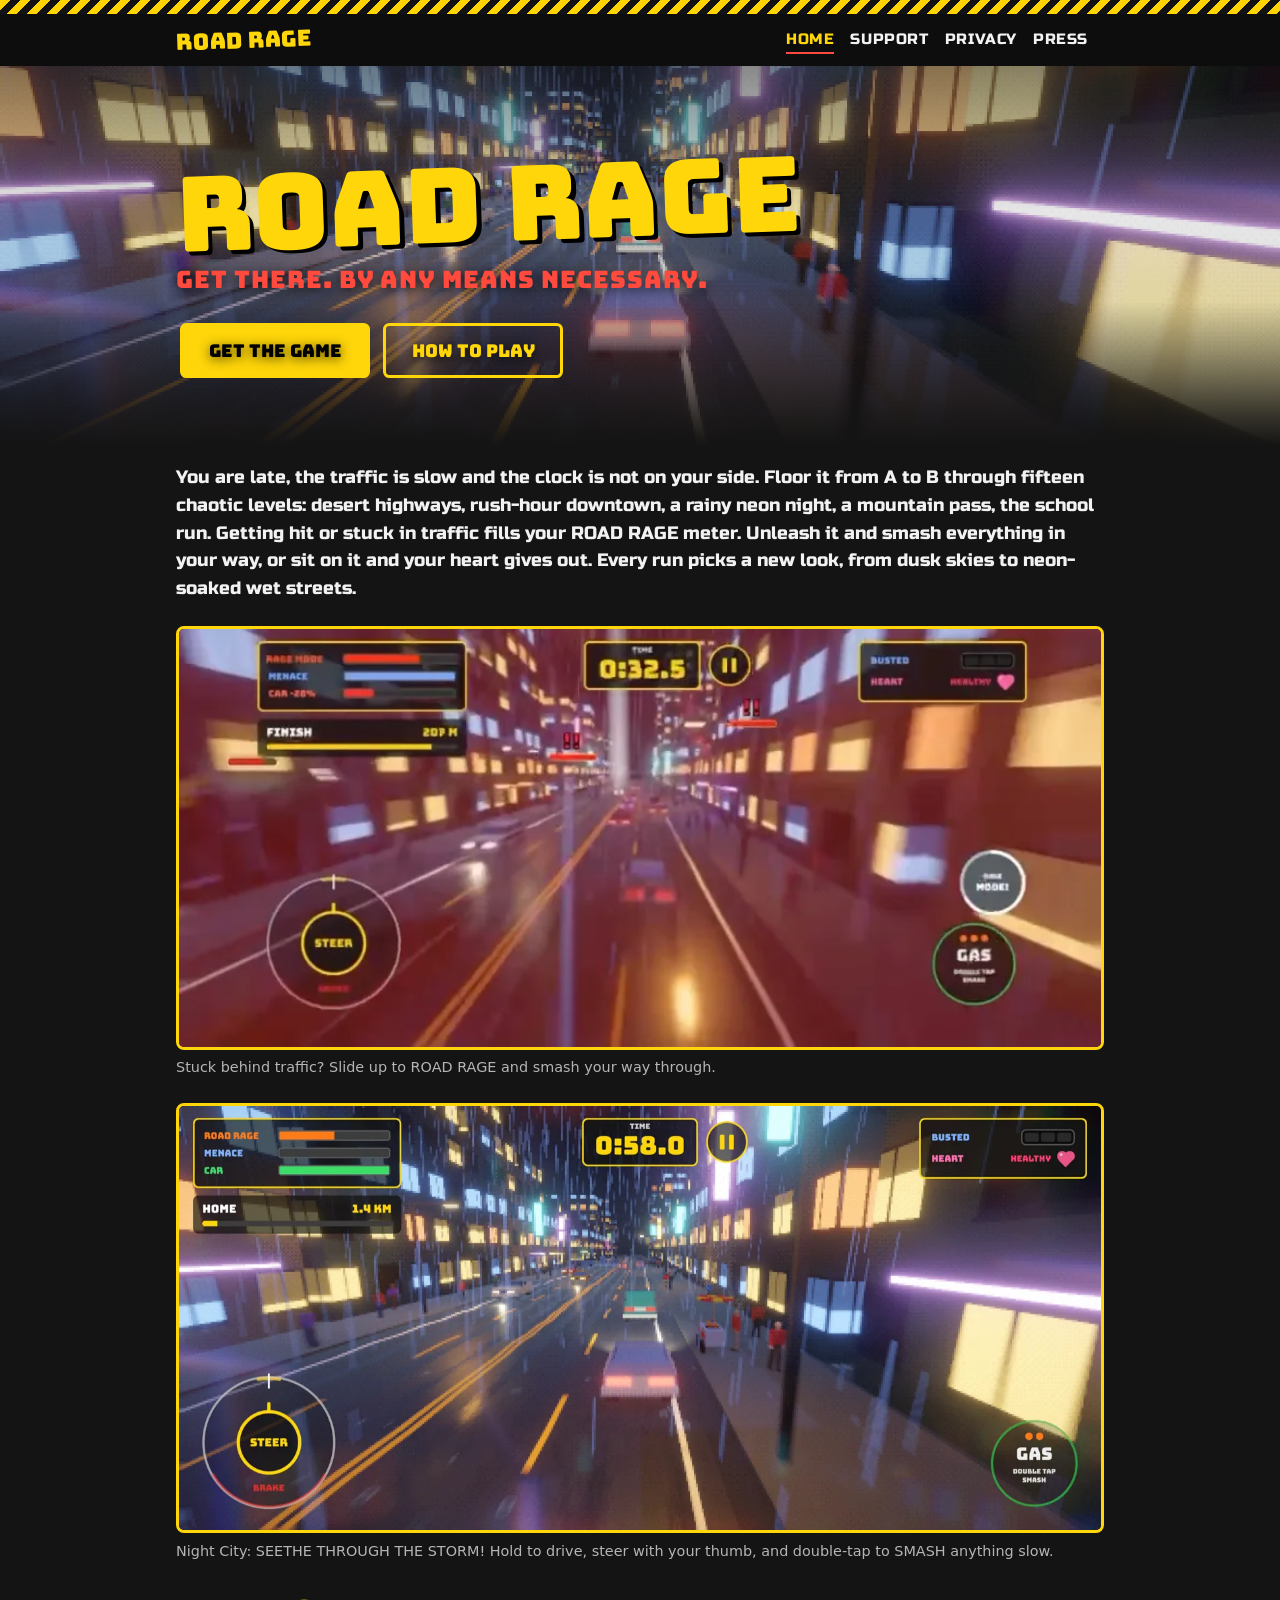
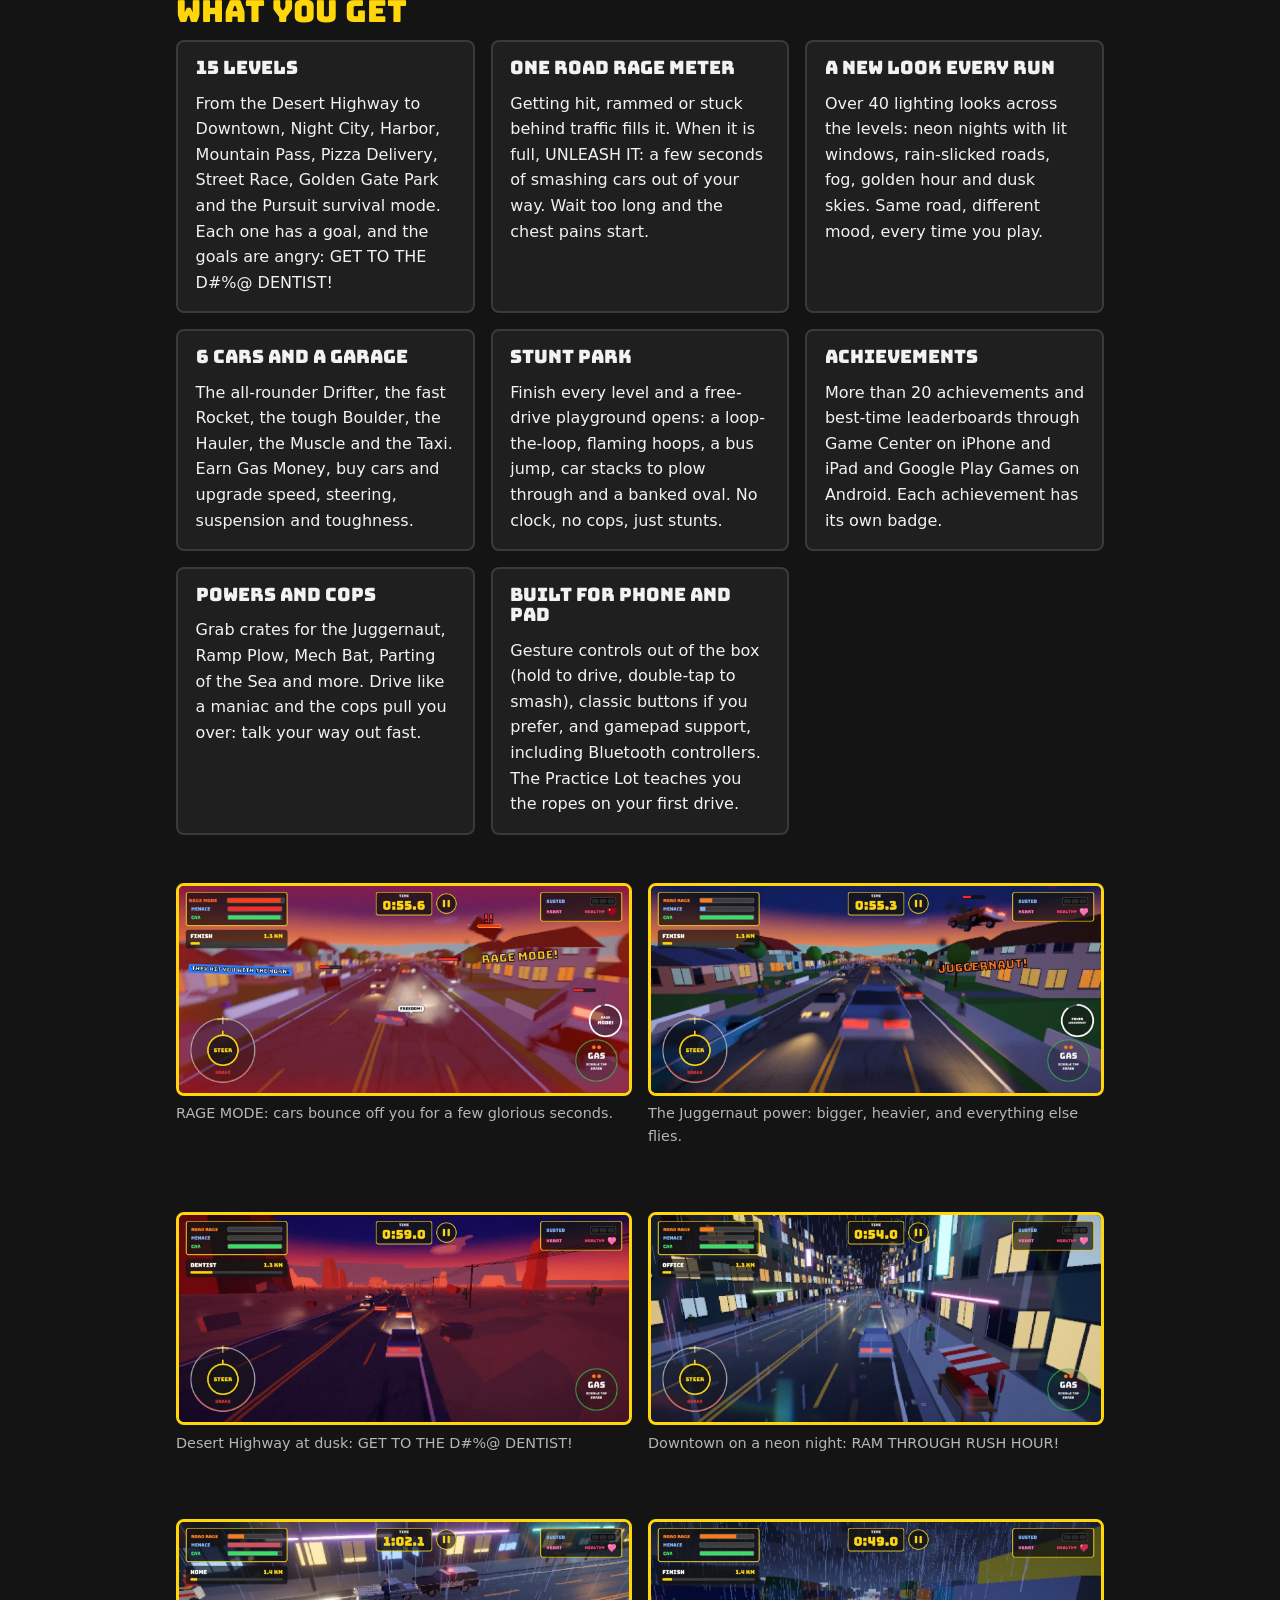
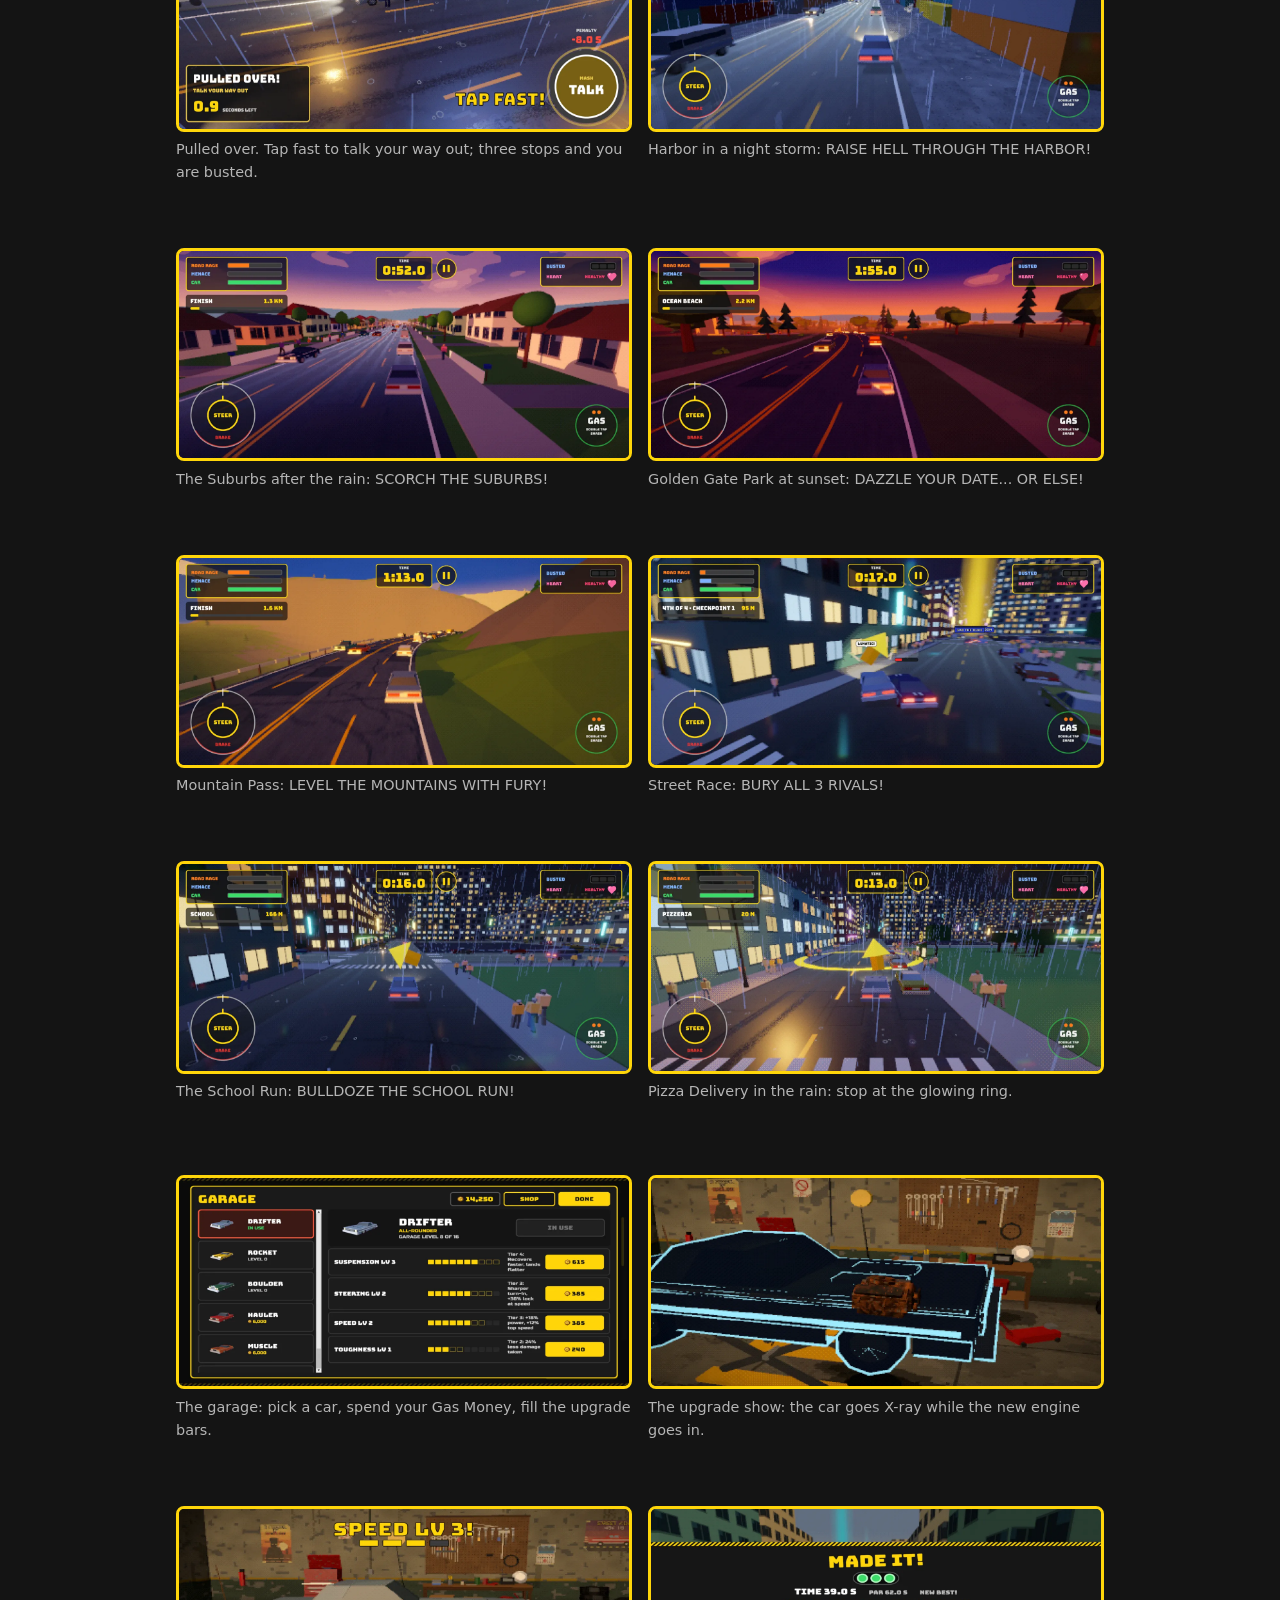
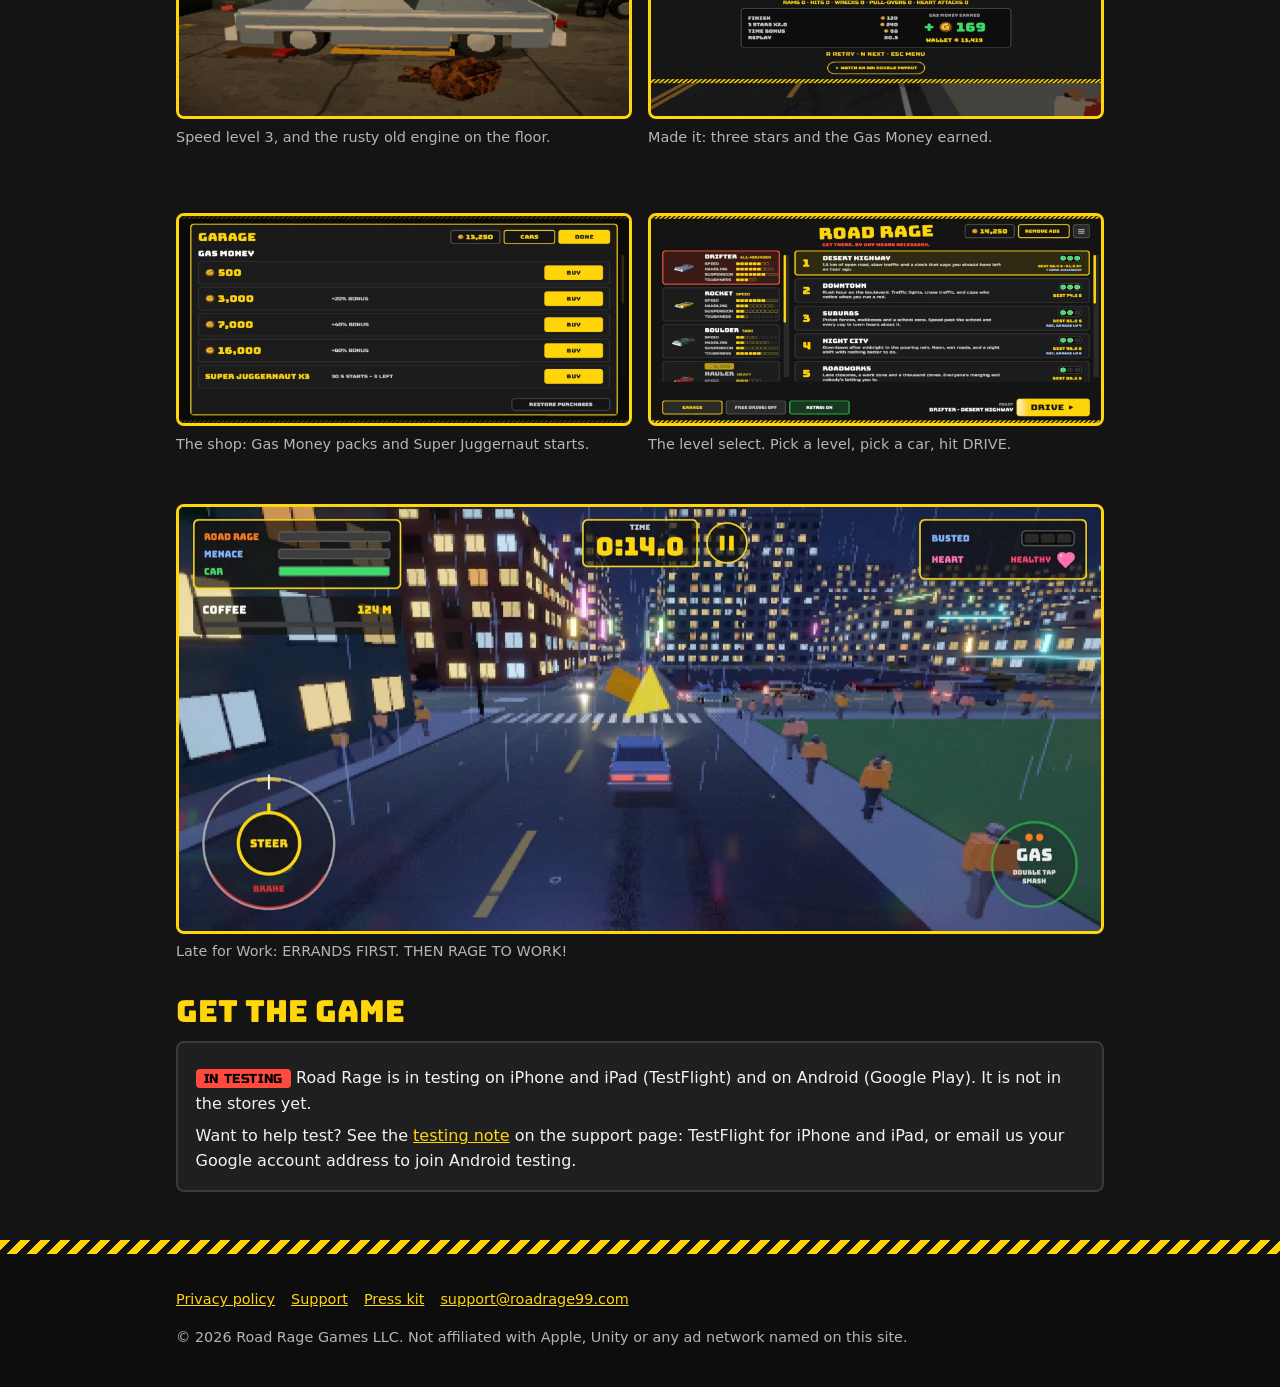
==== commit 36f2bcab: "Site: Android testing is live; 1.0.6 updates Co-Authored-By: Claude Sonnet 5.5 <noreply@anthropic.co" ====
--- a/index.html
+++ b/index.html
@@ -38,6 +38,8 @@
 <div class="card"><h3>One ROAD RAGE meter</h3><p>Getting hit, rammed or stuck behind traffic fills it. When it is full, UNLEASH IT: a few seconds of smashing cars out of your way. Wait too long and the chest pains start.</p></div>
 <div class="card"><h3>A new look every run</h3><p>Over 40 lighting looks across the levels: neon nights with lit windows, rain-slicked roads, fog, golden hour and dusk skies. Same road, different mood, every time you play.</p></div>
 <div class="card"><h3>6 cars and a garage</h3><p>The all-rounder Drifter, the fast Rocket, the tough Boulder, the Hauler, the Muscle and the Taxi. Earn Gas Money, buy cars and upgrade speed, steering, suspension and toughness.</p></div>
+<div class="card"><h3>Stunt Park</h3><p>Finish every level and a free-drive playground opens: a loop-the-loop, flaming hoops, a bus jump, car stacks to plow through and a banked oval. No clock, no cops, just stunts.</p></div>
+<div class="card"><h3>Achievements</h3><p>More than 20 achievements and best-time leaderboards through Game Center on iPhone and iPad and Google Play Games on Android. Each achievement has its own badge.</p></div>
 <div class="card"><h3>Powers and cops</h3><p>Grab crates for the Juggernaut, Ramp Plow, Mech Bat, Parting of the Sea and more. Drive like a maniac and the cops pull you over: talk your way out fast.</p></div>
 <div class="card"><h3>Built for phone and pad</h3><p>Gesture controls out of the box (hold to drive, double-tap to smash), classic buttons if you prefer, and gamepad support, including Bluetooth controllers. The Practice Lot teaches you the ropes on your first drive.</p></div>
 </div>
@@ -65,8 +67,8 @@
 </div>
 <figure class="shot"><img src="img/late-for-work.webp" width="1400" height="644" alt="Road Rage gameplay: a predawn commute through a neon city with a checkpoint arrow" loading="lazy" decoding="async"><figcaption>Late for Work: ERRANDS FIRST. THEN RAGE TO WORK!</figcaption></figure>
 <h2 id="get">Get the game</h2>
-<div class="card"><p><span class="badge">COMING SOON</span> Road Rage is for iPhone and iPad. Android is coming soon on Google Play.</p>
-<p>Want to help test? See the <a href="support.html#testflight">TestFlight note</a> on the support page.</p></div>
+<div class="card"><p><span class="badge">IN TESTING</span> Road Rage is in testing on iPhone and iPad (TestFlight) and on Android (Google Play). It is not in the stores yet.</p>
+<p>Want to help test? See the <a href="support.html#testflight">testing note</a> on the support page: TestFlight for iPhone and iPad, or email us your Google account address to join Android testing.</p></div>
 </div>
 </main>
 <div class="hazard" aria-hidden="true"></div>
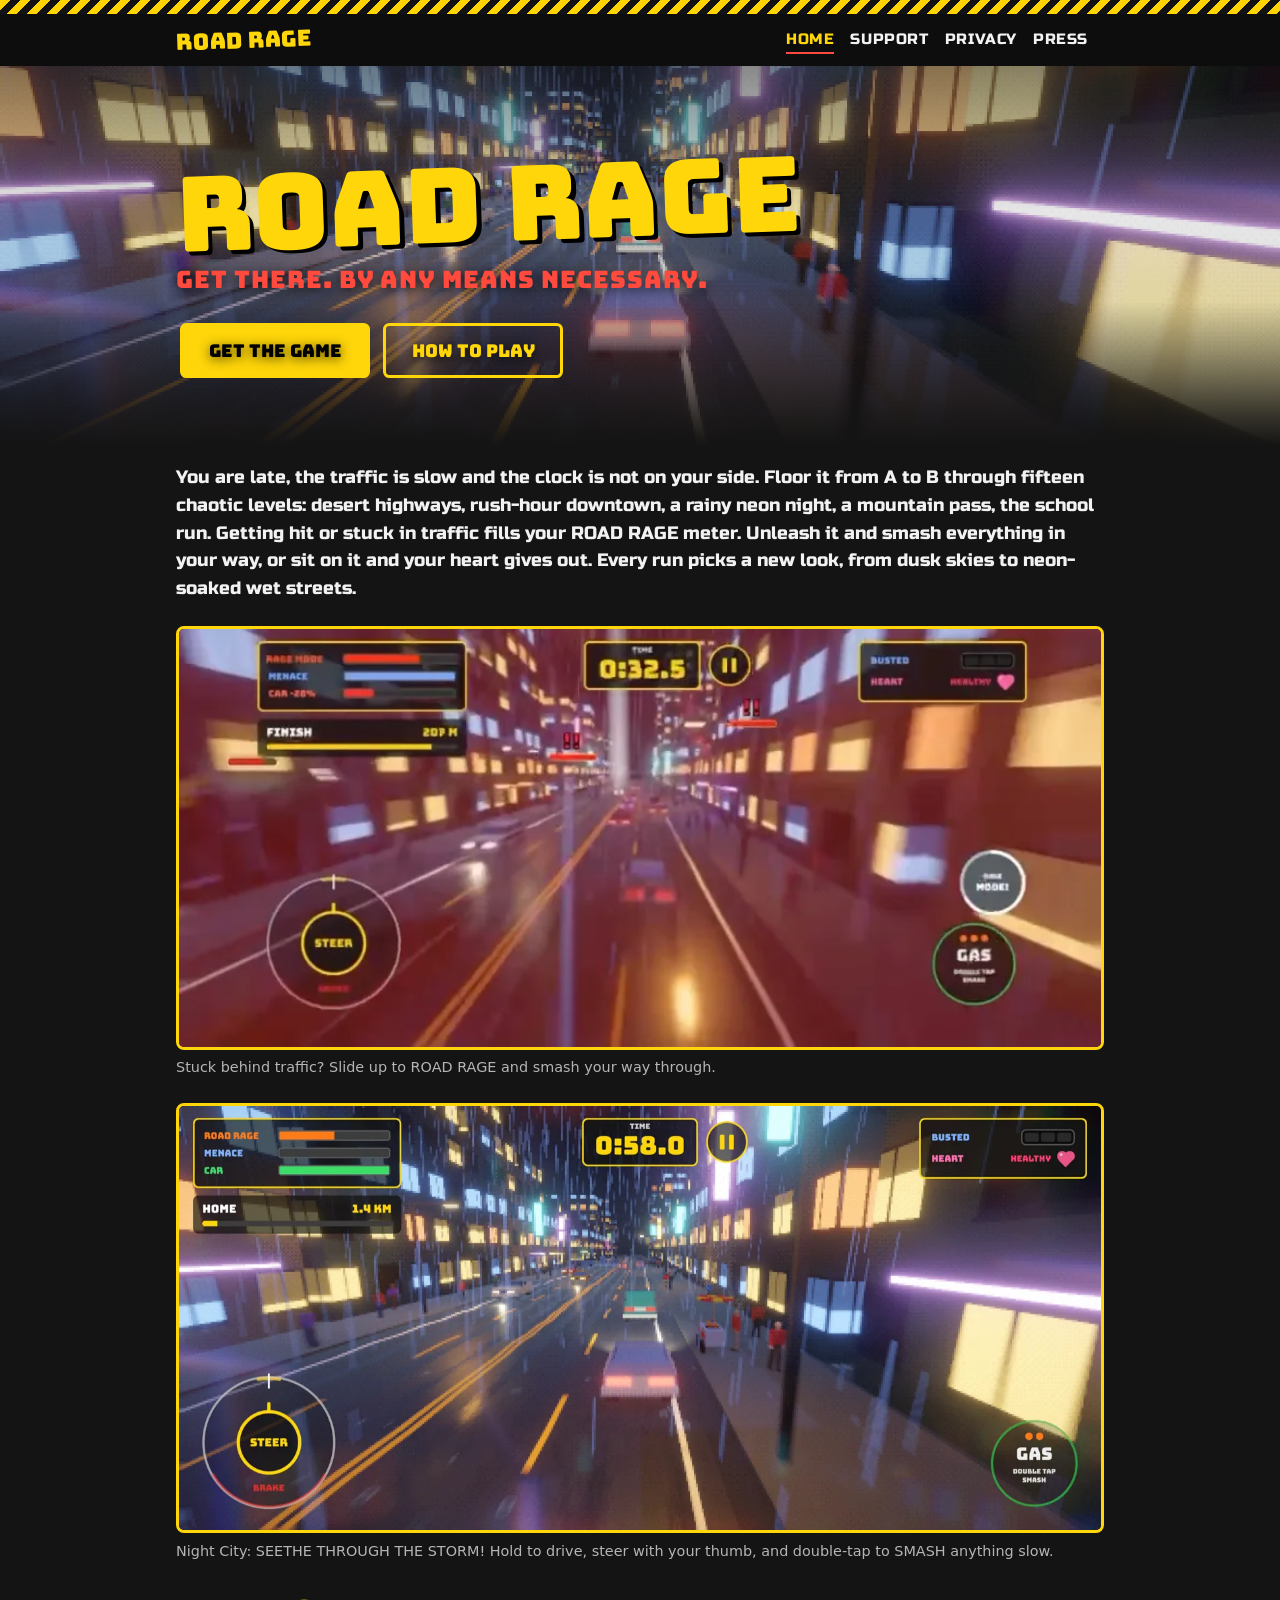
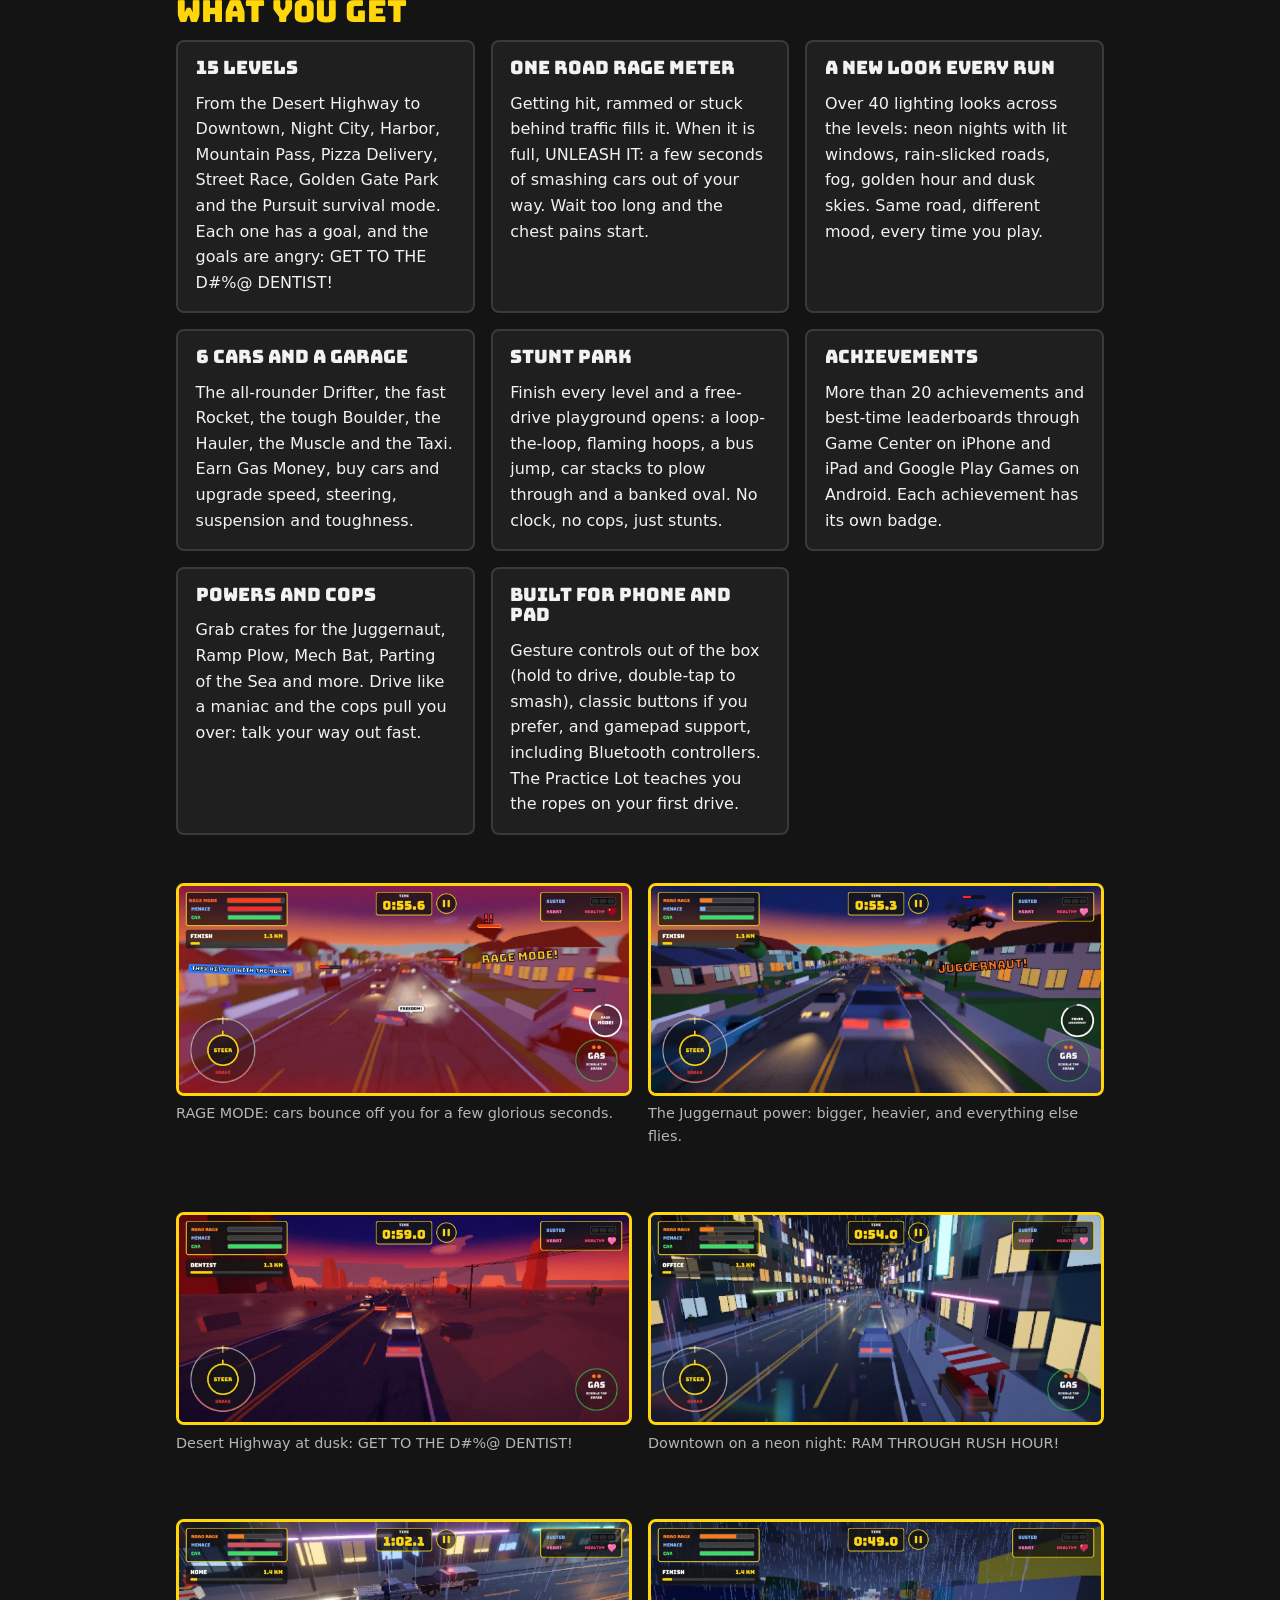
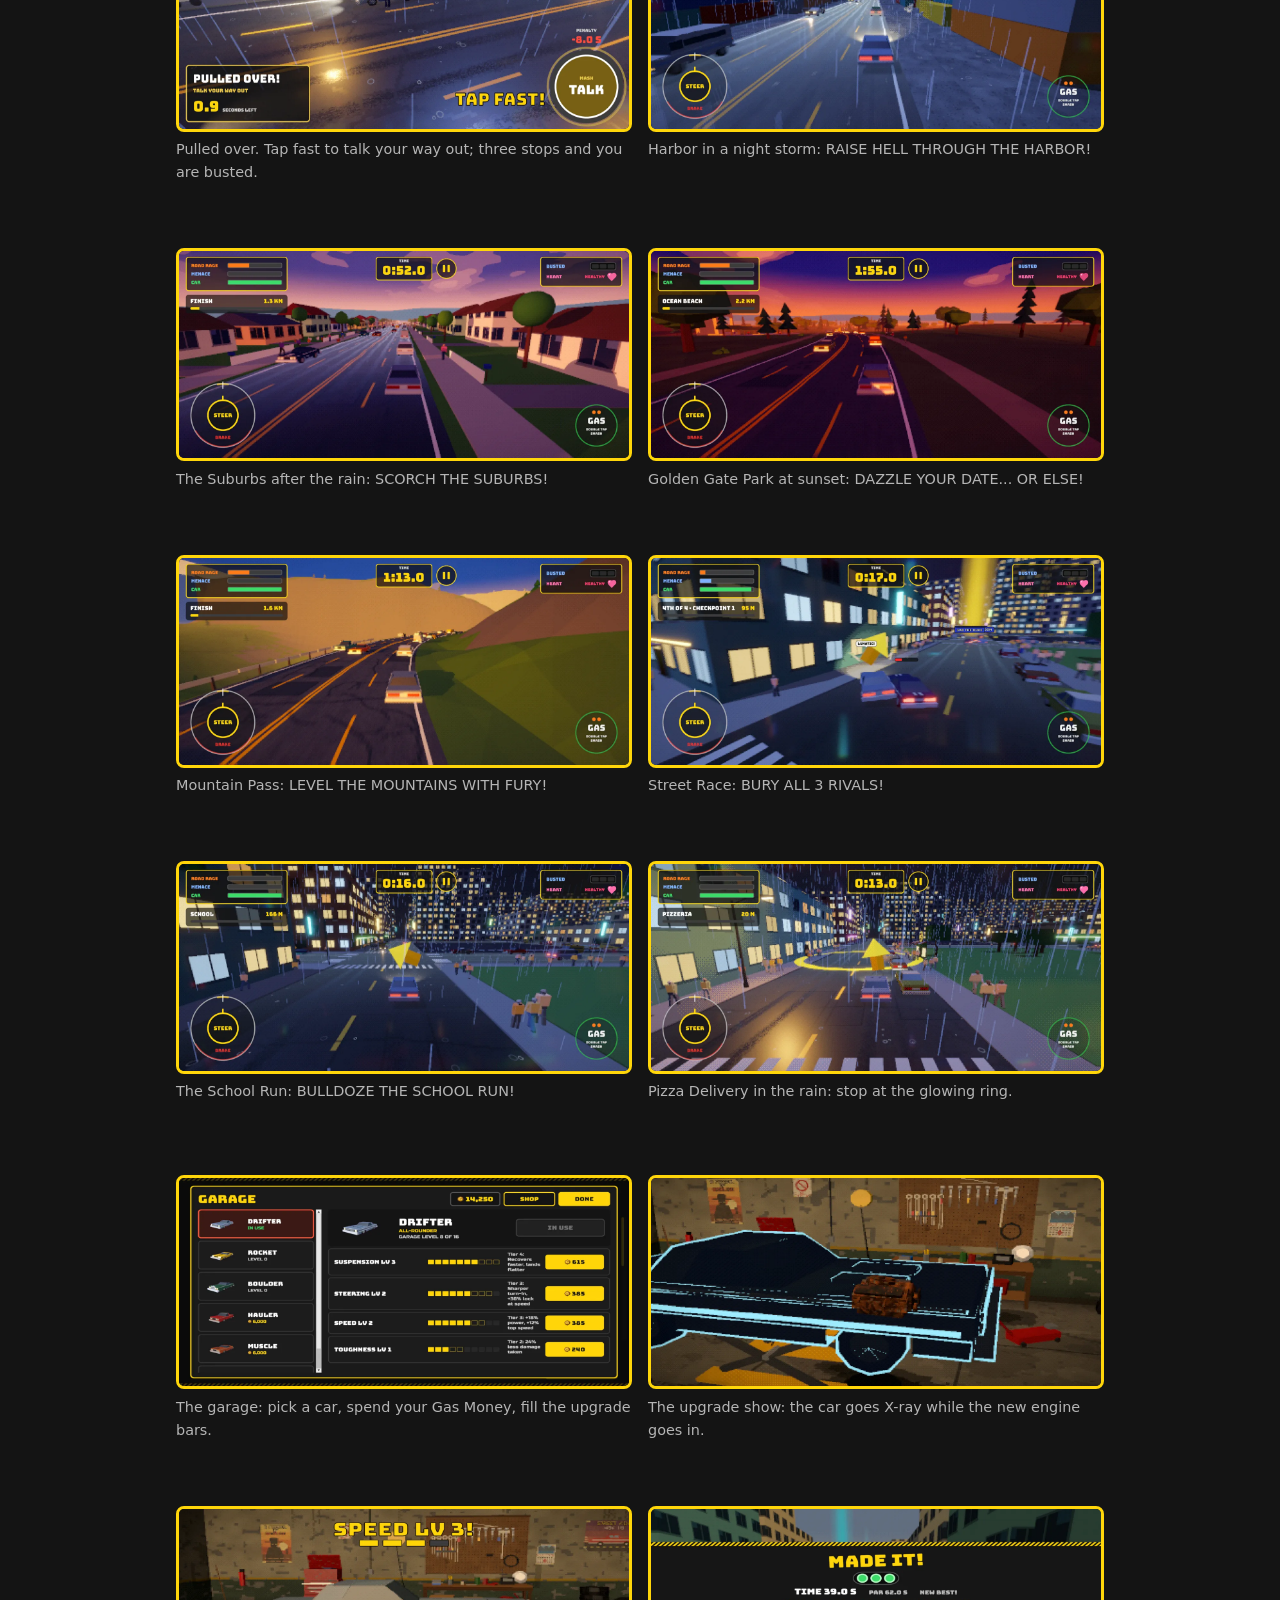
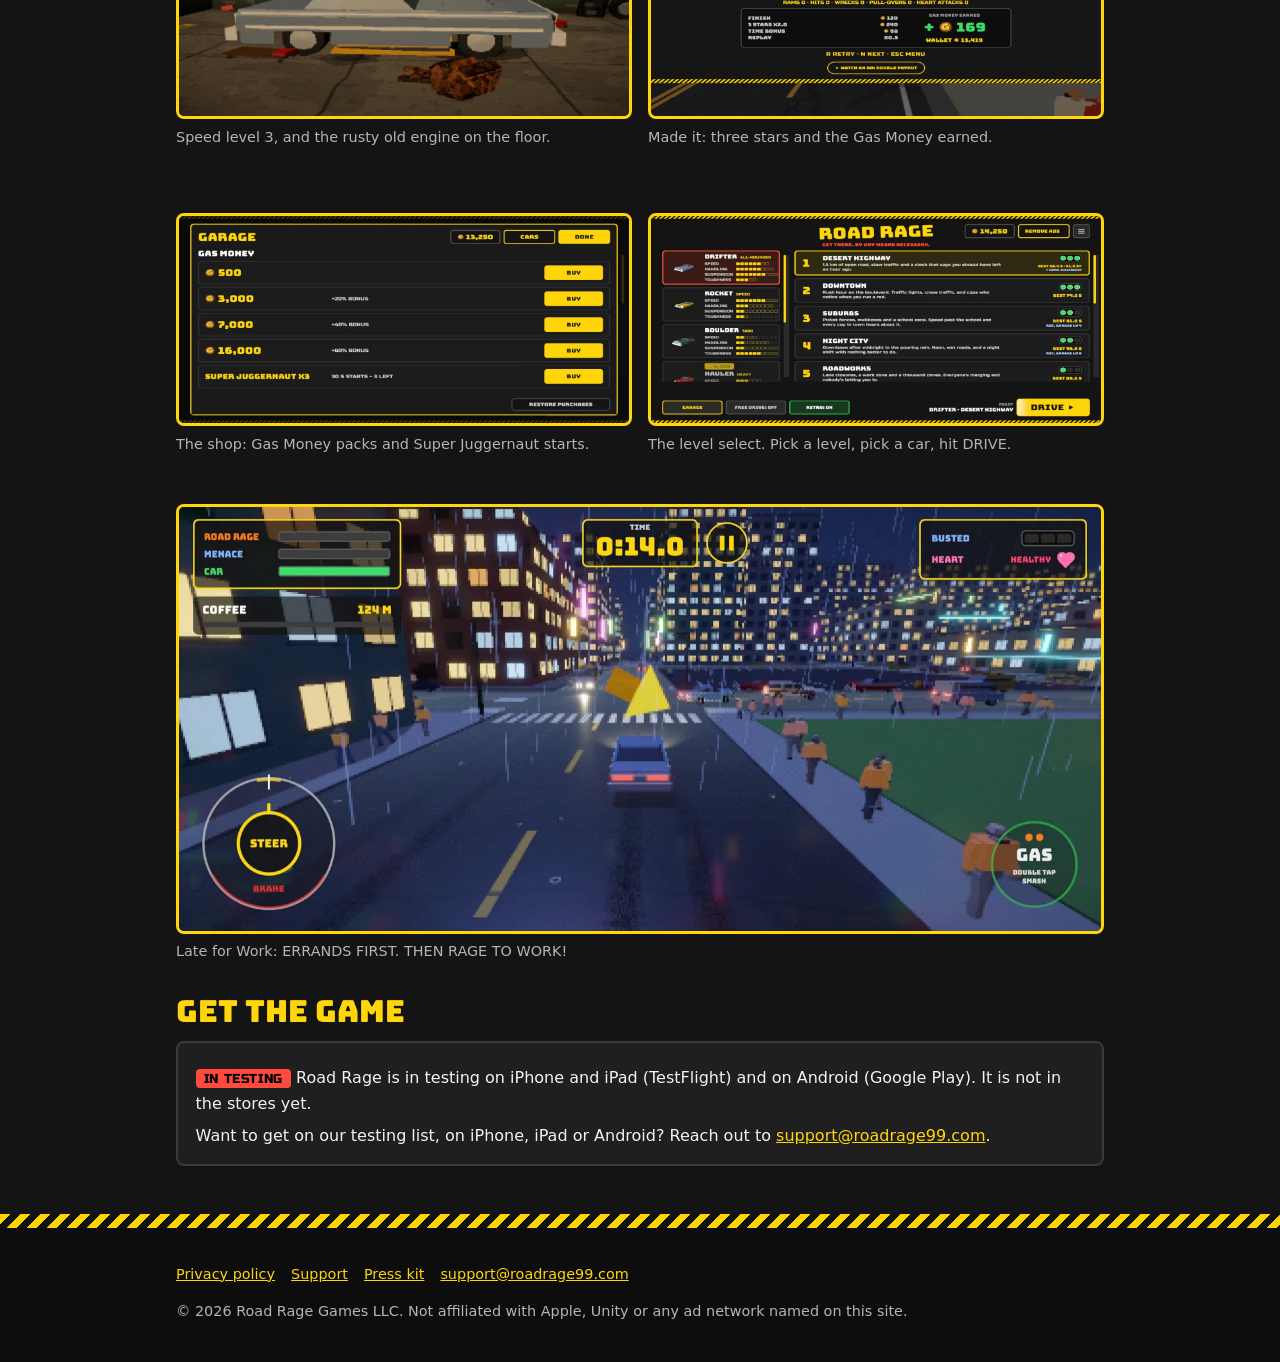
==== commit 73801300: "Android testing: reach out to support@roadrage99.com to get on the testing list, same as TestFlight " ====
--- a/index.html
+++ b/index.html
@@ -68,7 +68,7 @@
 <figure class="shot"><img src="img/late-for-work.webp" width="1400" height="644" alt="Road Rage gameplay: a predawn commute through a neon city with a checkpoint arrow" loading="lazy" decoding="async"><figcaption>Late for Work: ERRANDS FIRST. THEN RAGE TO WORK!</figcaption></figure>
 <h2 id="get">Get the game</h2>
 <div class="card"><p><span class="badge">IN TESTING</span> Road Rage is in testing on iPhone and iPad (TestFlight) and on Android (Google Play). It is not in the stores yet.</p>
-<p>Want to help test? See the <a href="support.html#testflight">testing note</a> on the support page: TestFlight for iPhone and iPad, or email us your Google account address to join Android testing.</p></div>
+<p>Want to get on our testing list, on iPhone, iPad or Android? Reach out to <a href="mailto:support@roadrage99.com">support@roadrage99.com</a>.</p></div>
 </div>
 </main>
 <div class="hazard" aria-hidden="true"></div>
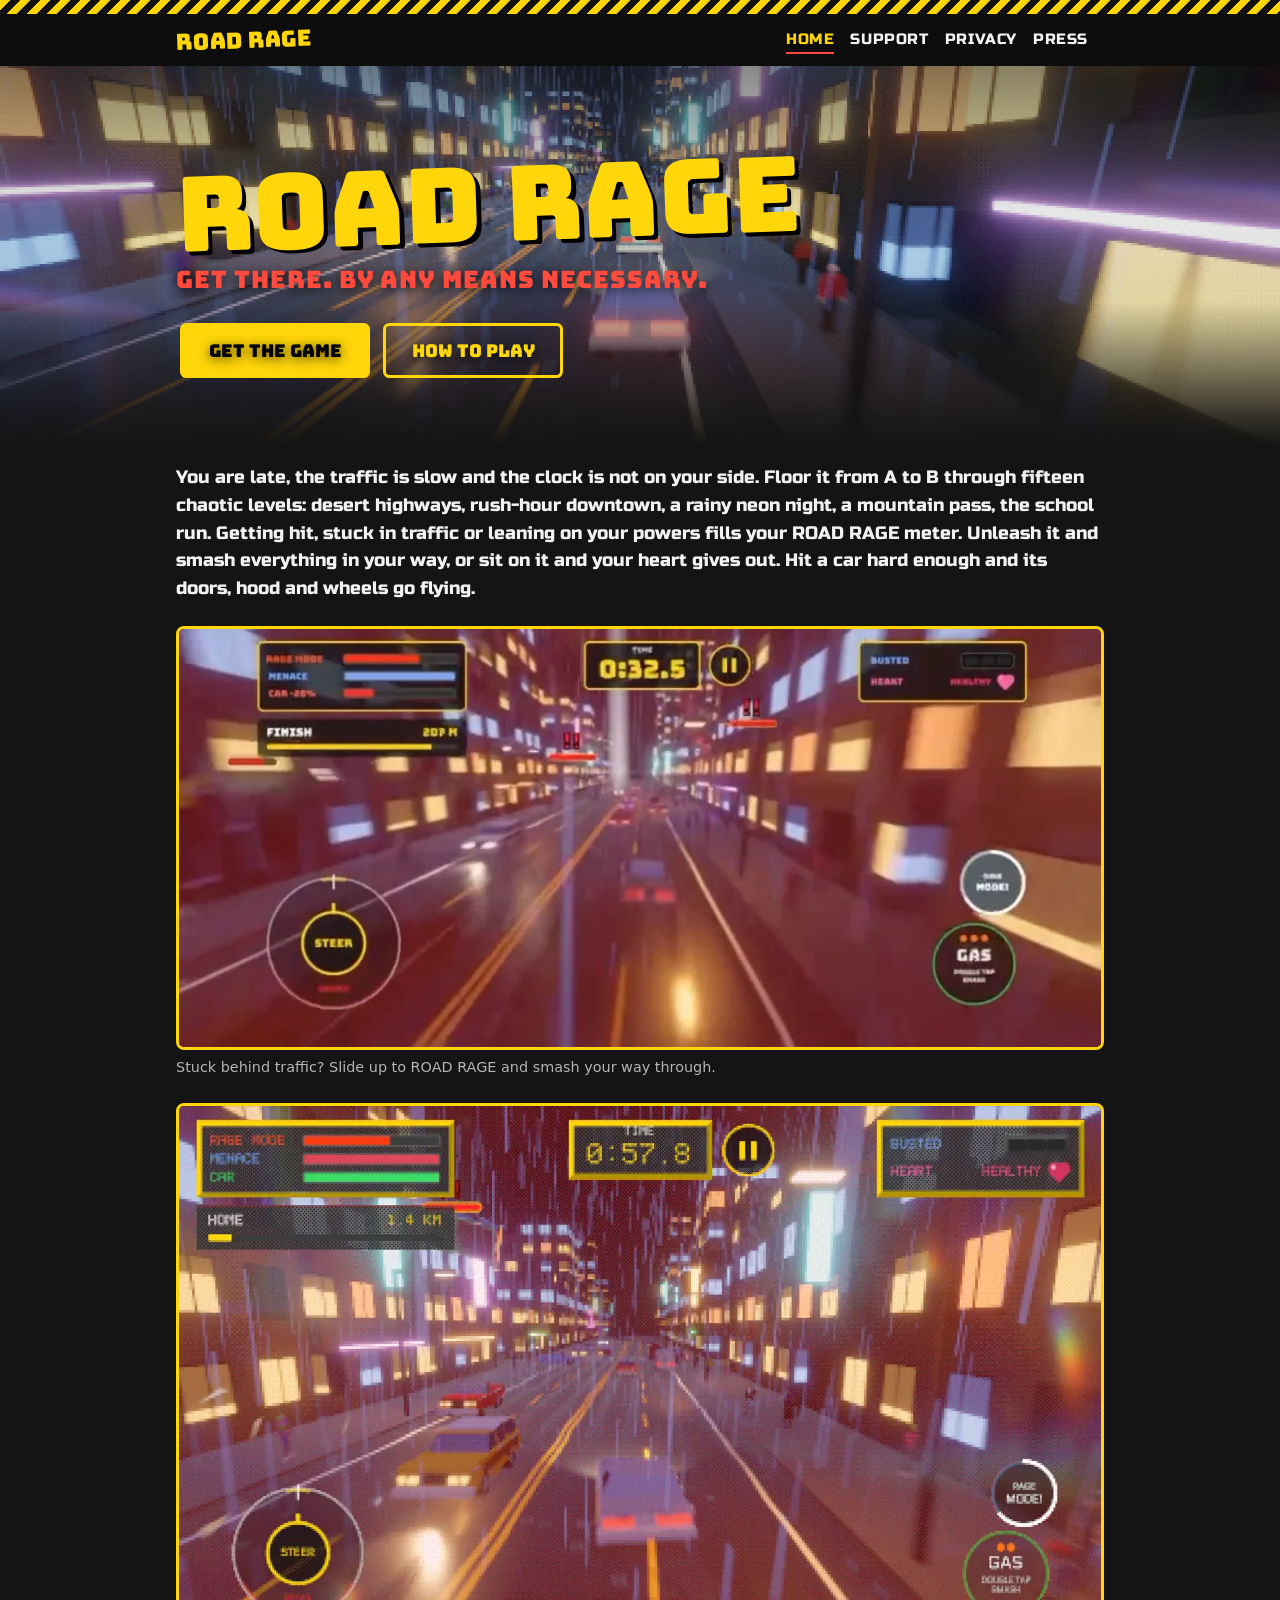
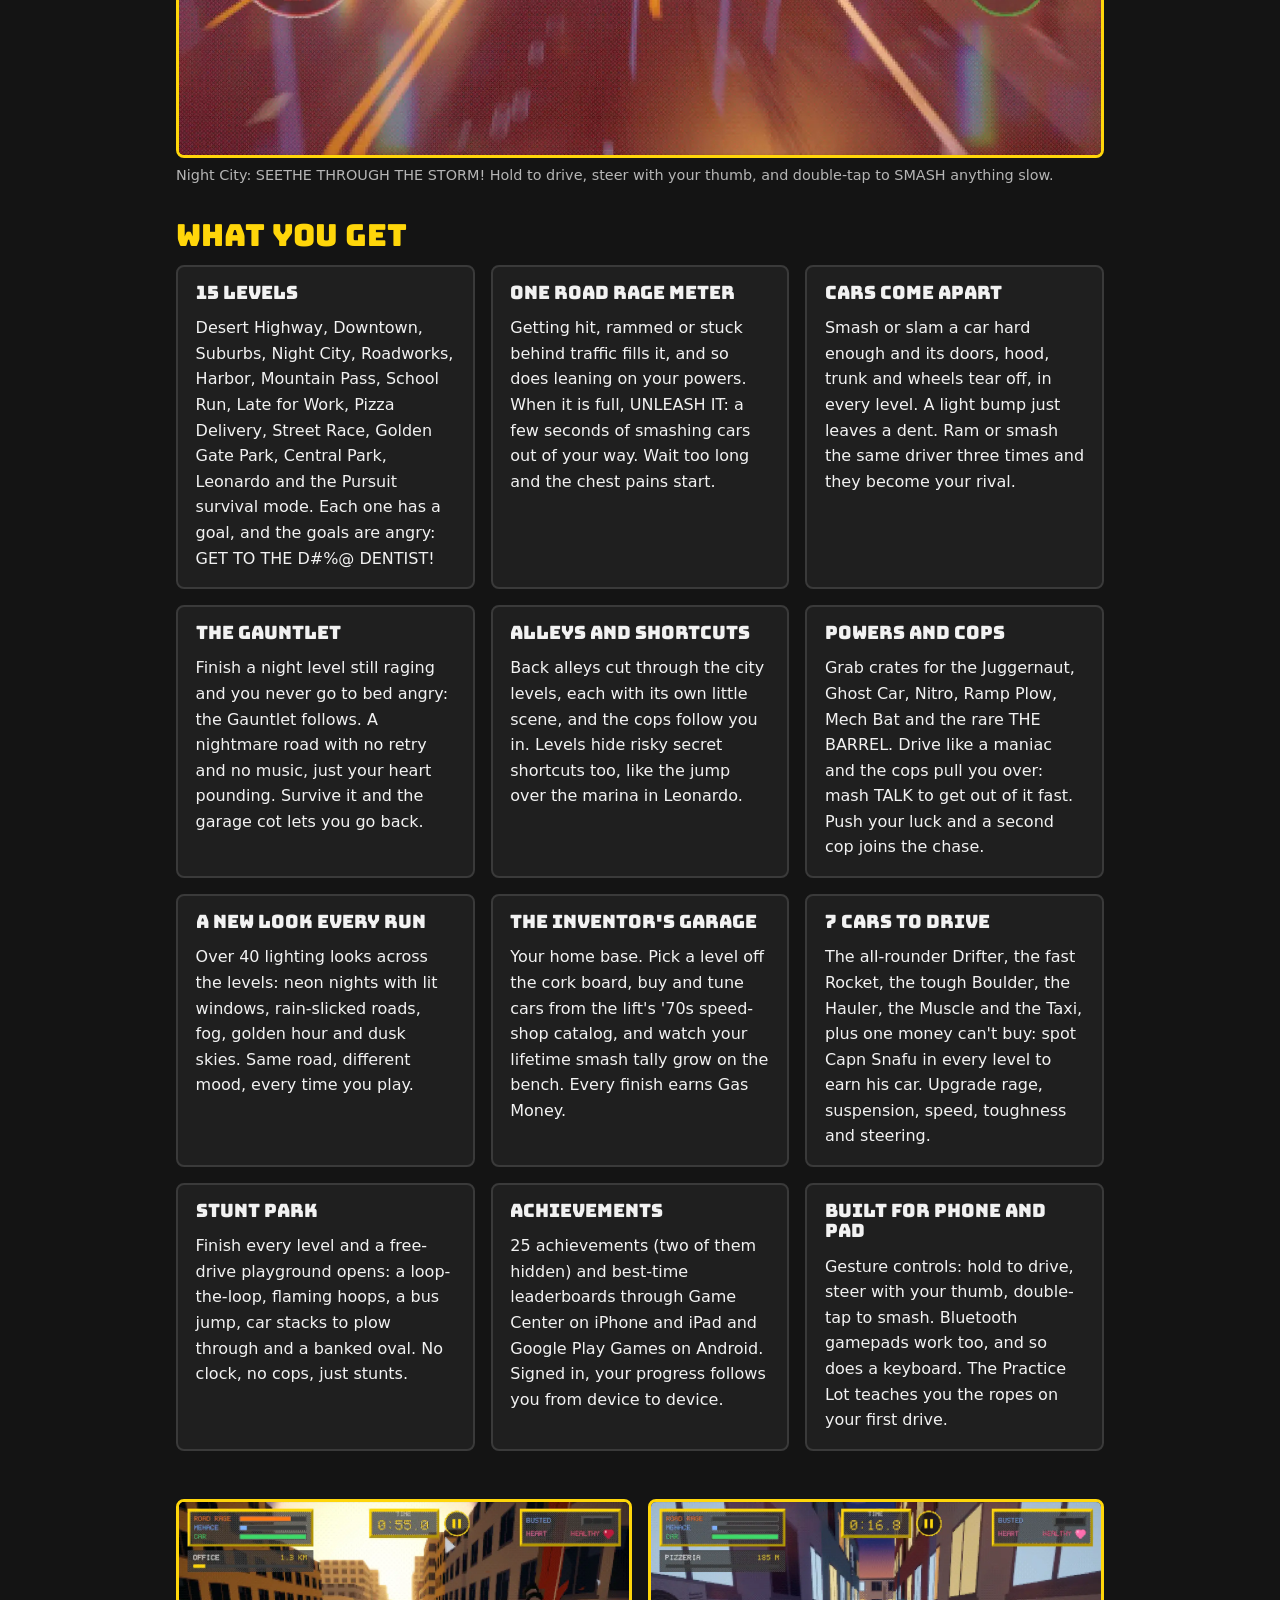
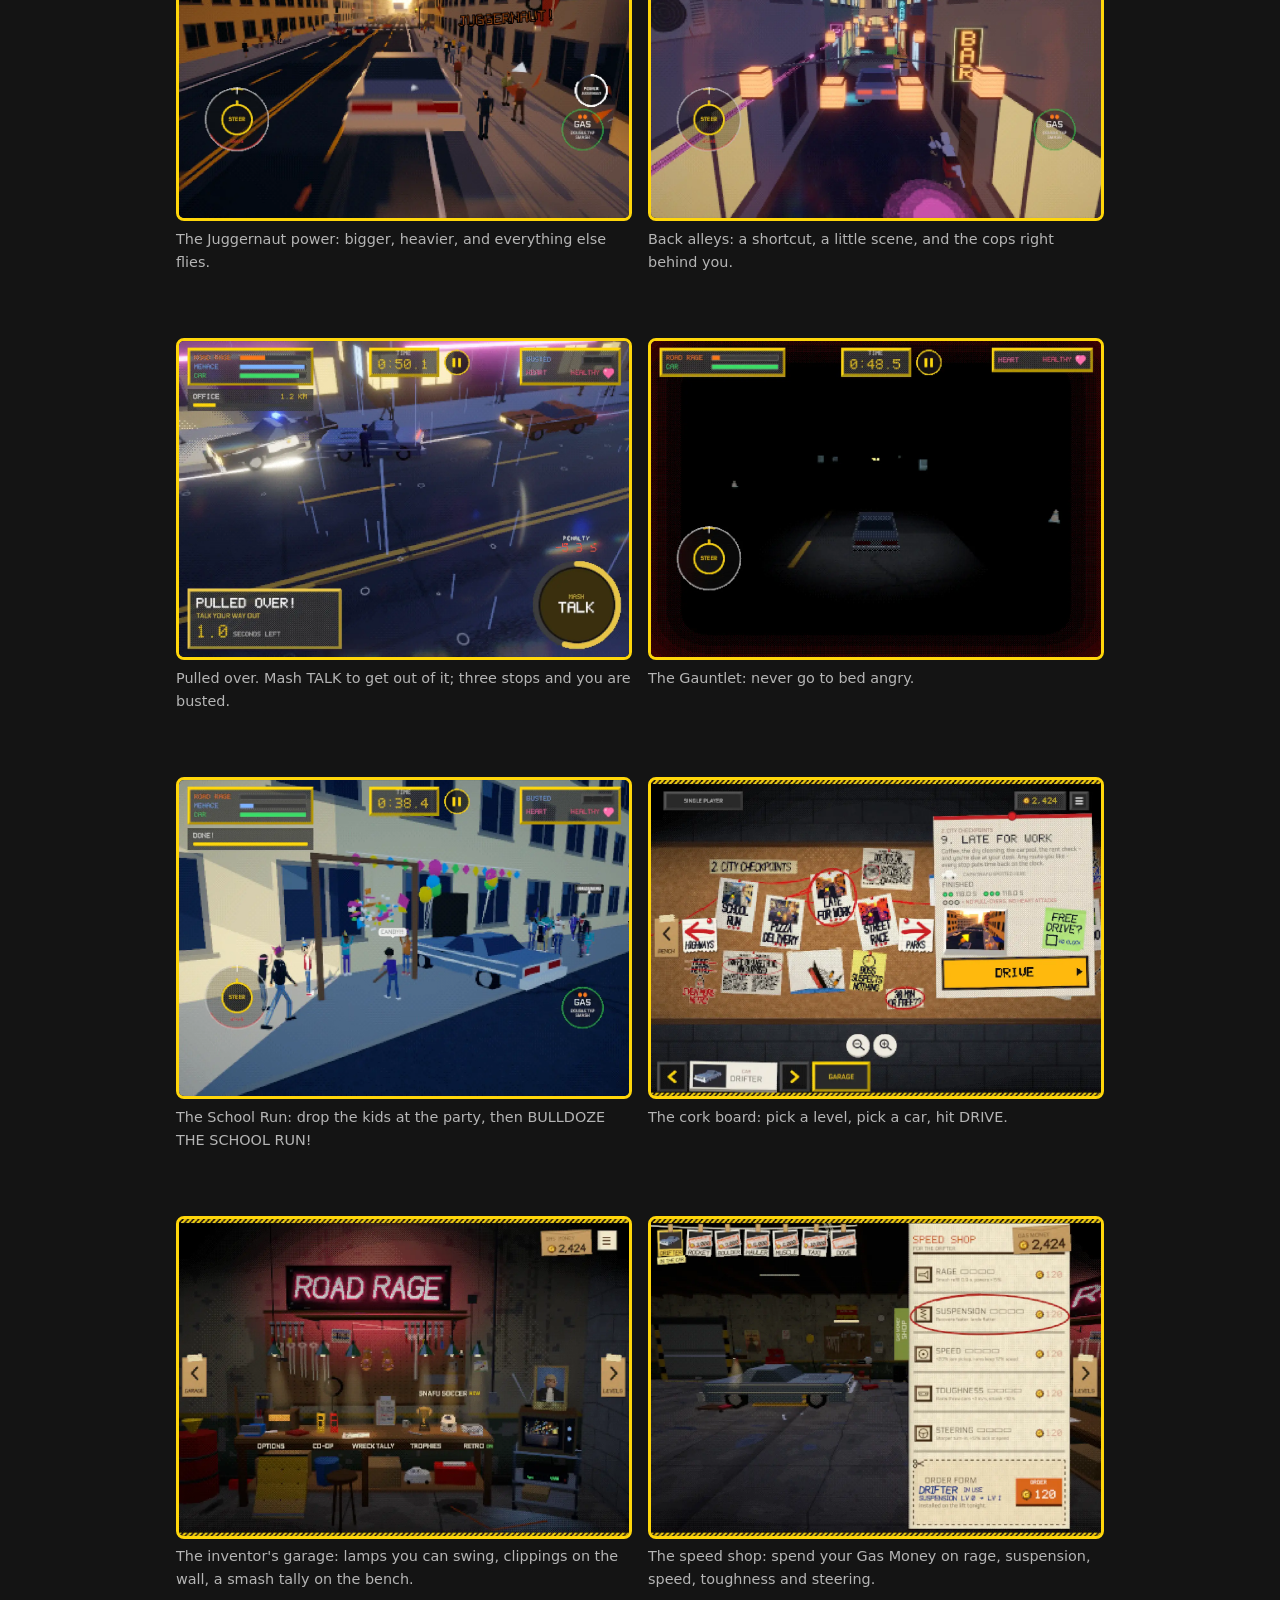
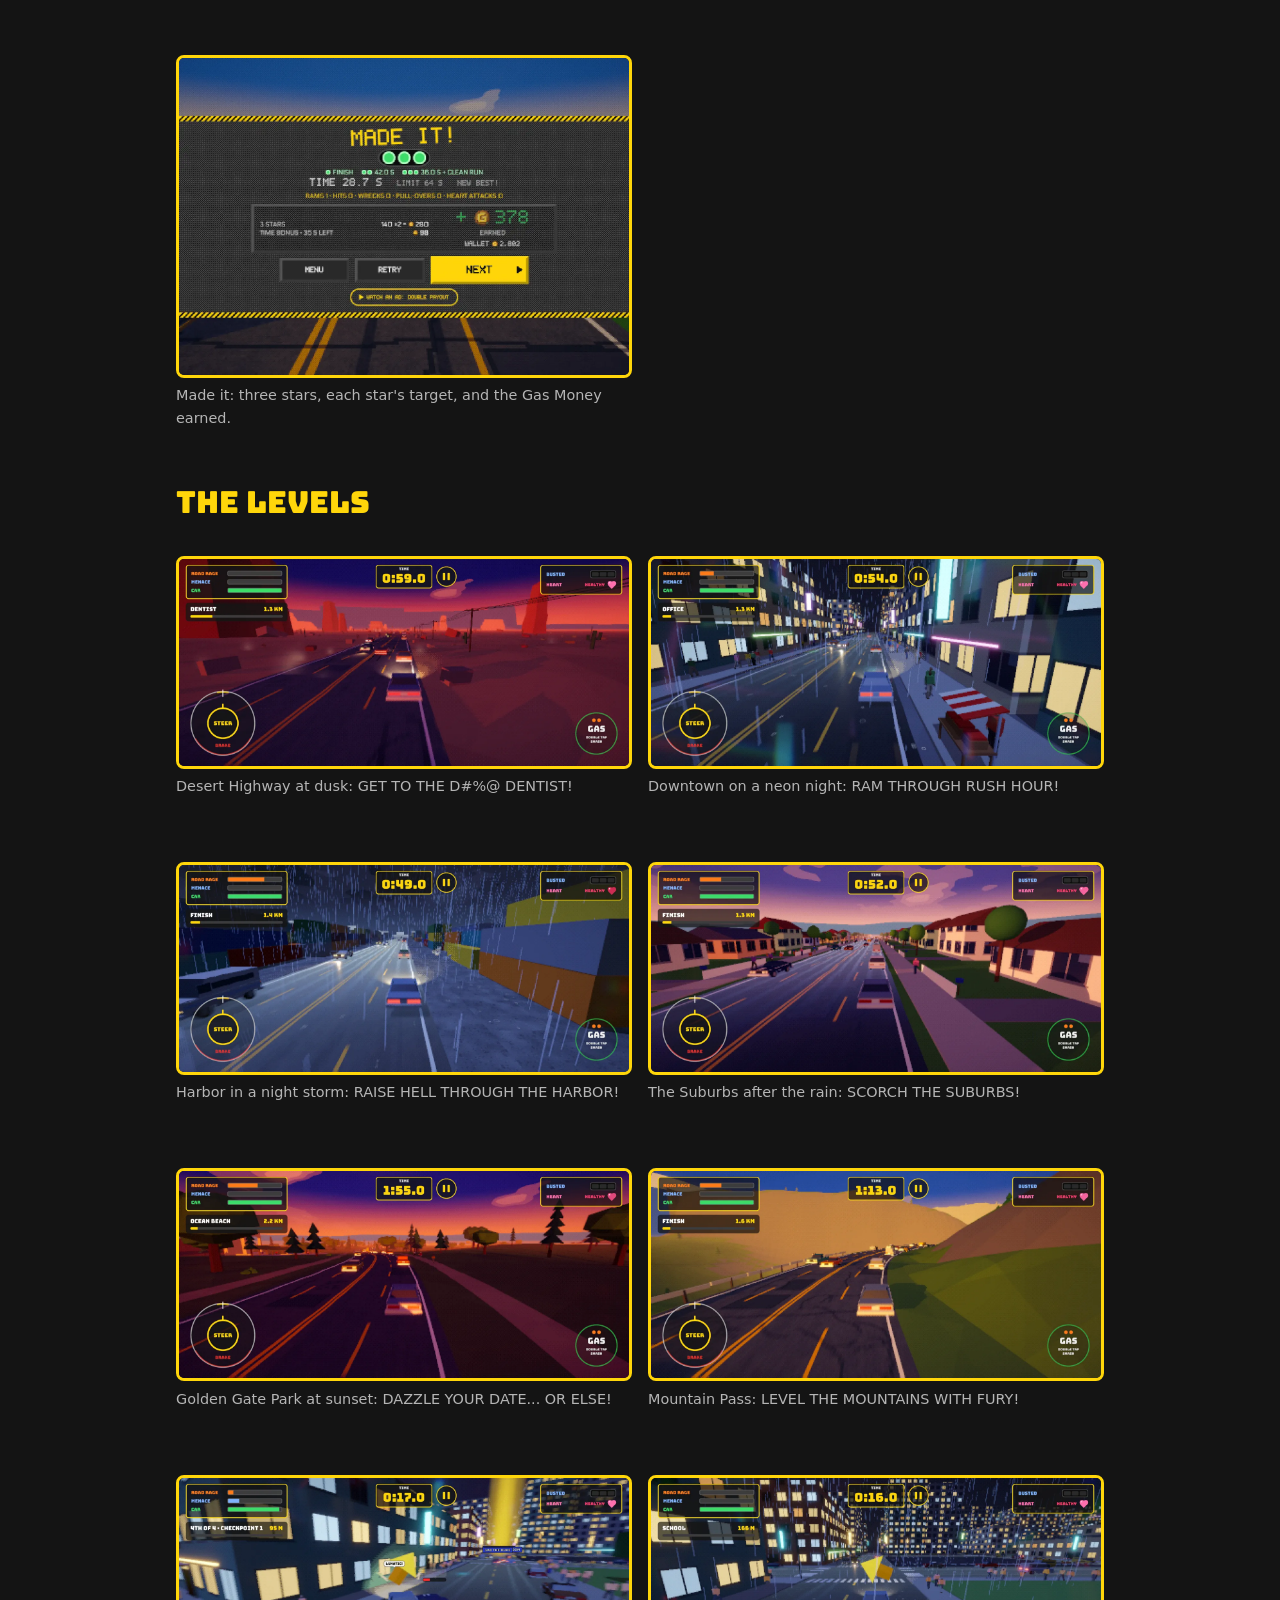
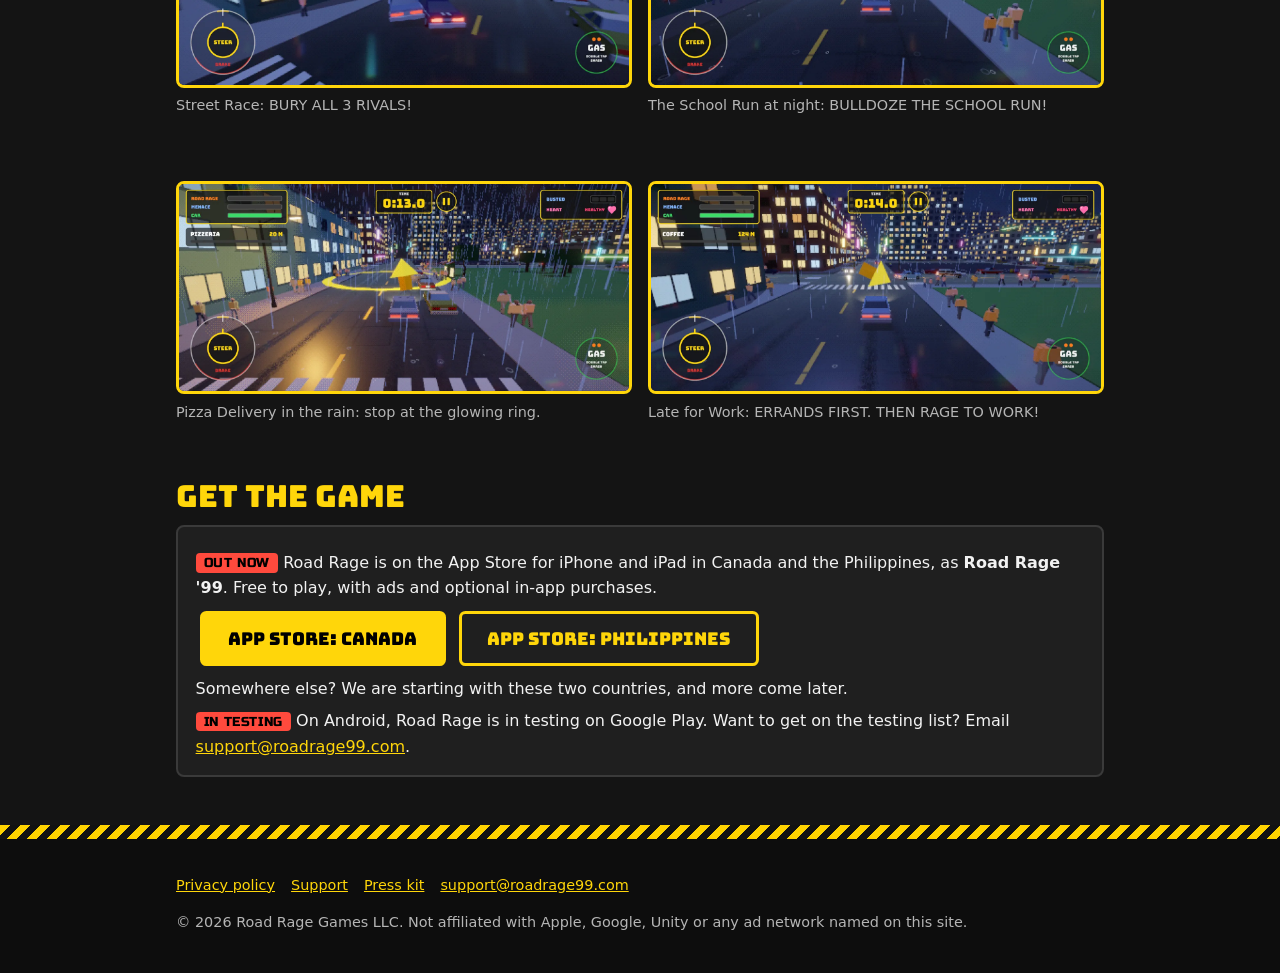
==== commit c1452c56: "Site refresh for 1.1.3: App Store launch, current features, screenshots, privacy - Home: OUT NOW on " ====
--- a/index.html
+++ b/index.html
@@ -4,18 +4,20 @@
 <meta charset="utf-8">
 <meta name="viewport" content="width=device-width,initial-scale=1">
 <title>Road Rage: Get there. By any means necessary.</title>
-<meta name="description" content="Road Rage is a fast, chaotic driving game for iPhone, iPad and Android. Get from A to B before the clock runs out, by any means necessary.">
+<meta name="description" content="Road Rage is a fast, chaotic driving game for iPhone and iPad, out now in Canada and the Philippines, and in testing on Android. Get from A to B before the clock runs out, by any means necessary.">
 <meta name="theme-color" content="#141414">
 <link rel="icon" href="favicon.svg" type="image/svg+xml">
 <link rel="preload" href="fonts/Bungee-Regular.ttf" as="font" type="font/ttf" crossorigin>
 <link rel="stylesheet" href="site.css">
 <meta property="og:title" content="Road Rage: Get there. By any means necessary.">
-<meta property="og:description" content="Road Rage is a fast, chaotic driving game for iPhone, iPad and Android. Get from A to B before the clock runs out, by any means necessary.">
+<meta property="og:description" content="Road Rage is a fast, chaotic driving game for iPhone and iPad, out now in Canada and the Philippines, and in testing on Android. Get from A to B before the clock runs out, by any means necessary.">
 <meta property="og:type" content="website">
 <meta property="og:url" content="https://roadrage99.com/">
 <meta property="og:image" content="https://roadrage99.com/img/og-night-city.jpg">
 <meta property="og:image:width" content="1200">
 <meta property="og:image:height" content="630">
+<meta property="og:image:alt" content="Road Rage gameplay: a car on a rainy neon city street at night">
+<meta name="twitter:card" content="summary_large_image">
 </head>
 <body>
 <a class="skip" href="#main">Skip to content</a>
@@ -29,52 +31,59 @@
 <p><a class="btn" href="#get">Get the game</a> <a class="btn alt" href="support.html">How to play</a></p>
 </div></section>
 <div class="wrap">
-<p class="lead">You are late, the traffic is slow and the clock is not on your side. Floor it from A to B through fifteen chaotic levels: desert highways, rush-hour downtown, a rainy neon night, a mountain pass, the school run. Getting hit or stuck in traffic fills your ROAD RAGE meter. Unleash it and smash everything in your way, or sit on it and your heart gives out. Every run picks a new look, from dusk skies to neon-soaked wet streets.</p>
+<p class="lead">You are late, the traffic is slow and the clock is not on your side. Floor it from A to B through fifteen chaotic levels: desert highways, rush-hour downtown, a rainy neon night, a mountain pass, the school run. Getting hit, stuck in traffic or leaning on your powers fills your ROAD RAGE meter. Unleash it and smash everything in your way, or sit on it and your heart gives out. Hit a car hard enough and its doors, hood and wheels go flying.</p>
 <figure class="shot"><video src="img/rage-mode.mp4" poster="img/rage-mode-poster.webp" width="848" height="384" autoplay muted loop playsinline preload="metadata" aria-label="Road Rage gameplay: the ROAD RAGE meter fills in Night City traffic, then Rage Mode smashes cars out of the way"></video><figcaption>Stuck behind traffic? Slide up to ROAD RAGE and smash your way through.</figcaption></figure>
-<figure class="shot"><img src="img/night-city.webp" width="1400" height="644" alt="Road Rage gameplay: a car driving through a rainy neon city at night, with the gesture touch controls" loading="lazy" decoding="async"><figcaption>Night City: SEETHE THROUGH THE STORM! Hold to drive, steer with your thumb, and double-tap to SMASH anything slow.</figcaption></figure>
+<figure class="shot"><img src="img/night-city.webp" width="1400" height="985" alt="Road Rage gameplay: RAGE MODE in Night City, a car tumbling through the air on a rainy neon street, with the gesture touch controls" loading="lazy" decoding="async"><figcaption>Night City: SEETHE THROUGH THE STORM! Hold to drive, steer with your thumb, and double-tap to SMASH anything slow.</figcaption></figure>
 <h2>What you get</h2>
 <div class="grid three">
-<div class="card"><h3>15 levels</h3><p>From the Desert Highway to Downtown, Night City, Harbor, Mountain Pass, Pizza Delivery, Street Race, Golden Gate Park and the Pursuit survival mode. Each one has a goal, and the goals are angry: GET TO THE D#%@ DENTIST!</p></div>
-<div class="card"><h3>One ROAD RAGE meter</h3><p>Getting hit, rammed or stuck behind traffic fills it. When it is full, UNLEASH IT: a few seconds of smashing cars out of your way. Wait too long and the chest pains start.</p></div>
+<div class="card"><h3>15 levels</h3><p>Desert Highway, Downtown, Suburbs, Night City, Roadworks, Harbor, Mountain Pass, School Run, Late for Work, Pizza Delivery, Street Race, Golden Gate Park, Central Park, Leonardo and the Pursuit survival mode. Each one has a goal, and the goals are angry: GET TO THE D#%@ DENTIST!</p></div>
+<div class="card"><h3>One ROAD RAGE meter</h3><p>Getting hit, rammed or stuck behind traffic fills it, and so does leaning on your powers. When it is full, UNLEASH IT: a few seconds of smashing cars out of your way. Wait too long and the chest pains start.</p></div>
+<div class="card"><h3>Cars come apart</h3><p>Smash or slam a car hard enough and its doors, hood, trunk and wheels tear off, in every level. A light bump just leaves a dent. Ram or smash the same driver three times and they become your rival.</p></div>
+<div class="card"><h3>The Gauntlet</h3><p>Finish a night level still raging and you never go to bed angry: the Gauntlet follows. A nightmare road with no retry and no music, just your heart pounding. Survive it and the garage cot lets you go back.</p></div>
+<div class="card"><h3>Alleys and shortcuts</h3><p>Back alleys cut through the city levels, each with its own little scene, and the cops follow you in. Levels hide risky secret shortcuts too, like the jump over the marina in Leonardo.</p></div>
+<div class="card"><h3>Powers and cops</h3><p>Grab crates for the Juggernaut, Ghost Car, Nitro, Ramp Plow, Mech Bat and the rare THE BARREL. Drive like a maniac and the cops pull you over: mash TALK to get out of it fast. Push your luck and a second cop joins the chase.</p></div>
 <div class="card"><h3>A new look every run</h3><p>Over 40 lighting looks across the levels: neon nights with lit windows, rain-slicked roads, fog, golden hour and dusk skies. Same road, different mood, every time you play.</p></div>
-<div class="card"><h3>6 cars and a garage</h3><p>The all-rounder Drifter, the fast Rocket, the tough Boulder, the Hauler, the Muscle and the Taxi. Earn Gas Money, buy cars and upgrade speed, steering, suspension and toughness.</p></div>
+<div class="card"><h3>The inventor's garage</h3><p>Your home base. Pick a level off the cork board, buy and tune cars from the lift's '70s speed-shop catalog, and watch your lifetime smash tally grow on the bench. Every finish earns Gas Money.</p></div>
+<div class="card"><h3>7 cars to drive</h3><p>The all-rounder Drifter, the fast Rocket, the tough Boulder, the Hauler, the Muscle and the Taxi, plus one money can't buy: spot Capn Snafu in every level to earn his car. Upgrade rage, suspension, speed, toughness and steering.</p></div>
 <div class="card"><h3>Stunt Park</h3><p>Finish every level and a free-drive playground opens: a loop-the-loop, flaming hoops, a bus jump, car stacks to plow through and a banked oval. No clock, no cops, just stunts.</p></div>
-<div class="card"><h3>Achievements</h3><p>More than 20 achievements and best-time leaderboards through Game Center on iPhone and iPad and Google Play Games on Android. Each achievement has its own badge.</p></div>
-<div class="card"><h3>Powers and cops</h3><p>Grab crates for the Juggernaut, Ramp Plow, Mech Bat, Parting of the Sea and more. Drive like a maniac and the cops pull you over: talk your way out fast.</p></div>
-<div class="card"><h3>Built for phone and pad</h3><p>Gesture controls out of the box (hold to drive, double-tap to smash), classic buttons if you prefer, and gamepad support, including Bluetooth controllers. The Practice Lot teaches you the ropes on your first drive.</p></div>
+<div class="card"><h3>Achievements</h3><p>25 achievements (two of them hidden) and best-time leaderboards through Game Center on iPhone and iPad and Google Play Games on Android. Signed in, your progress follows you from device to device.</p></div>
+<div class="card"><h3>Built for phone and pad</h3><p>Gesture controls: hold to drive, steer with your thumb, double-tap to smash. Bluetooth gamepads work too, and so does a keyboard. The Practice Lot teaches you the ropes on your first drive.</p></div>
 </div>
 <div class="grid two" style="margin-top:1.5rem">
-<figure class="shot"><img src="img/road-rage-mode.webp" width="1400" height="644" alt="Road Rage gameplay: Rage Mode unleashed, cars flying off the road in a red haze at dusk" loading="lazy" decoding="async"><figcaption>RAGE MODE: cars bounce off you for a few glorious seconds.</figcaption></figure>
-<figure class="shot"><img src="img/juggernaut.webp" width="1400" height="644" alt="Road Rage gameplay: the Juggernaut power launching a car into the air on a suburban street at dusk" loading="lazy" decoding="async"><figcaption>The Juggernaut power: bigger, heavier, and everything else flies.</figcaption></figure>
+<figure class="shot"><img src="img/juggernaut.webp" width="1400" height="985" alt="Road Rage gameplay: the Juggernaut power launching a car into the air on a city street at sunset" loading="lazy" decoding="async"><figcaption>The Juggernaut power: bigger, heavier, and everything else flies.</figcaption></figure>
+<figure class="shot"><img src="img/alley-shortcut.webp" width="1400" height="985" alt="Road Rage gameplay: racing down a narrow back alley at night past stacked boxes and a neon BAR sign" loading="lazy" decoding="async"><figcaption>Back alleys: a shortcut, a little scene, and the cops right behind you.</figcaption></figure>
+<figure class="shot"><img src="img/pulled-over.webp" width="1400" height="985" alt="Road Rage gameplay: pulled over by a police car on a wet street at night, with a TALK button to mash" loading="lazy" decoding="async"><figcaption>Pulled over. Mash TALK to get out of it; three stops and you are busted.</figcaption></figure>
+<figure class="shot"><img src="img/gauntlet.webp" width="1400" height="985" alt="Road Rage gameplay: the Gauntlet, a dark nightmare road lit only by headlights, with eyes watching from the dark" loading="lazy" decoding="async"><figcaption>The Gauntlet: never go to bed angry.</figcaption></figure>
+<figure class="shot"><img src="img/school-run-party.webp" width="1400" height="985" alt="Road Rage gameplay: a birthday party on the sidewalk with balloons and confetti at a School Run stop" loading="lazy" decoding="async"><figcaption>The School Run: drop the kids at the party, then BULLDOZE THE SCHOOL RUN!</figcaption></figure>
+<figure class="shot"><img src="img/level-select.webp" width="1400" height="985" alt="Road Rage cork board level select with photos of the city levels pinned up and a DRIVE button" loading="lazy" decoding="async"><figcaption>The cork board: pick a level, pick a car, hit DRIVE.</figcaption></figure>
+<figure class="shot"><img src="img/garage.webp" width="1400" height="985" alt="Road Rage garage bench under hanging lamps, with a neon ROAD RAGE sign, a TV and the smash tally" loading="lazy" decoding="async"><figcaption>The inventor's garage: lamps you can swing, clippings on the wall, a smash tally on the bench.</figcaption></figure>
+<figure class="shot"><img src="img/speed-shop.webp" width="1400" height="985" alt="Road Rage speed shop: a car on the lift beside a '70s catalog page of upgrades with Gas Money prices" loading="lazy" decoding="async"><figcaption>The speed shop: spend your Gas Money on rage, suspension, speed, toughness and steering.</figcaption></figure>
+<figure class="shot"><img src="img/results.webp" width="1400" height="985" alt="Road Rage results screen: MADE IT with three stars, the star targets and the Gas Money earned" loading="lazy" decoding="async"><figcaption>Made it: three stars, each star's target, and the Gas Money earned.</figcaption></figure>
+</div>
+<h2>The levels</h2>
+<div class="grid two">
 <figure class="shot"><img src="img/desert-highway.webp" width="1400" height="644" alt="Road Rage gameplay: a desert highway at dusk with red mesas and headlights" loading="lazy" decoding="async"><figcaption>Desert Highway at dusk: GET TO THE D#%@ DENTIST!</figcaption></figure>
 <figure class="shot"><img src="img/downtown.webp" width="1400" height="644" alt="Road Rage gameplay: a downtown street at night with neon signs, lit windows and rain" loading="lazy" decoding="async"><figcaption>Downtown on a neon night: RAM THROUGH RUSH HOUR!</figcaption></figure>
-<figure class="shot"><img src="img/pulled-over.webp" width="1400" height="644" alt="Road Rage gameplay: pulled over by a police car on a wet street at night, with a TALK button to mash" loading="lazy" decoding="async"><figcaption>Pulled over. Tap fast to talk your way out; three stops and you are busted.</figcaption></figure>
 <figure class="shot"><img src="img/harbor-storm.webp" width="1400" height="644" alt="Road Rage gameplay: a harbor road between stacked shipping containers in a night storm" loading="lazy" decoding="async"><figcaption>Harbor in a night storm: RAISE HELL THROUGH THE HARBOR!</figcaption></figure>
 <figure class="shot"><img src="img/suburbs-after-rain.webp" width="1400" height="644" alt="Road Rage gameplay: a wet suburban street in the evening after rain" loading="lazy" decoding="async"><figcaption>The Suburbs after the rain: SCORCH THE SUBURBS!</figcaption></figure>
 <figure class="shot"><img src="img/ocean-sunset.webp" width="1400" height="644" alt="Road Rage gameplay: a park road at sunset with the ocean on the horizon" loading="lazy" decoding="async"><figcaption>Golden Gate Park at sunset: DAZZLE YOUR DATE... OR ELSE!</figcaption></figure>
 <figure class="shot"><img src="img/mountain-pass.webp" width="1400" height="644" alt="Road Rage gameplay: a mountain highway with a guardrail in golden evening light" loading="lazy" decoding="async"><figcaption>Mountain Pass: LEVEL THE MOUNTAINS WITH FURY!</figcaption></figure>
 <figure class="shot"><img src="img/street-race.webp" width="1400" height="644" alt="Road Rage gameplay: a night street race with a checkpoint arrow and a rival car" loading="lazy" decoding="async"><figcaption>Street Race: BURY ALL 3 RIVALS!</figcaption></figure>
-<figure class="shot"><img src="img/school-run.webp" width="1400" height="644" alt="Road Rage gameplay: the school run at night past a park and lit city towers" loading="lazy" decoding="async"><figcaption>The School Run: BULLDOZE THE SCHOOL RUN!</figcaption></figure>
+<figure class="shot"><img src="img/school-run.webp" width="1400" height="644" alt="Road Rage gameplay: the school run at night past a park and lit city towers" loading="lazy" decoding="async"><figcaption>The School Run at night: BULLDOZE THE SCHOOL RUN!</figcaption></figure>
 <figure class="shot"><img src="img/pizza-delivery.webp" width="1400" height="644" alt="Road Rage gameplay: delivering a pizza on a rainy night, stopping at the glowing ring" loading="lazy" decoding="async"><figcaption>Pizza Delivery in the rain: stop at the glowing ring.</figcaption></figure>
+<figure class="shot"><img src="img/late-for-work.webp" width="1400" height="644" alt="Road Rage gameplay: a predawn commute through a neon city with a checkpoint arrow" loading="lazy" decoding="async"><figcaption>Late for Work: ERRANDS FIRST. THEN RAGE TO WORK!</figcaption></figure>
 </div>
-<div class="grid two" style="margin-top:1.5rem">
-<figure class="shot"><img src="img/garage.webp" width="1400" height="646" alt="Road Rage garage screen with the blue Drifter, upgrade bars and prices in Gas Money" loading="lazy" decoding="async"><figcaption>The garage: pick a car, spend your Gas Money, fill the upgrade bars.</figcaption></figure>
-<figure class="shot"><img src="img/upgrade-xray.webp" width="1400" height="646" alt="Road Rage upgrade show: the car turns to an X-ray outline while a new engine swaps in" loading="lazy" decoding="async"><figcaption>The upgrade show: the car goes X-ray while the new engine goes in.</figcaption></figure>
-<figure class="shot"><img src="img/upgrade-done.webp" width="1400" height="646" alt="Road Rage upgrade show: a SPEED LV 3 banner over the blue Drifter in the garage bay" loading="lazy" decoding="async"><figcaption>Speed level 3, and the rusty old engine on the floor.</figcaption></figure>
-<figure class="shot"><img src="img/results.webp" width="1400" height="646" alt="Road Rage results screen with three stars and the Gas Money earned" loading="lazy" decoding="async"><figcaption>Made it: three stars and the Gas Money earned.</figcaption></figure>
-<figure class="shot"><img src="img/shop.webp" width="1400" height="646" alt="Road Rage garage shop with Gas Money packs and Super Juggernaut starts" loading="lazy" decoding="async"><figcaption>The shop: Gas Money packs and Super Juggernaut starts.</figcaption></figure>
-<figure class="shot"><img src="img/level-select.webp" width="1400" height="646" alt="Road Rage level select screen with the car list, best times and a list of levels" loading="lazy" decoding="async"><figcaption>The level select. Pick a level, pick a car, hit DRIVE.</figcaption></figure>
-</div>
-<figure class="shot"><img src="img/late-for-work.webp" width="1400" height="644" alt="Road Rage gameplay: a predawn commute through a neon city with a checkpoint arrow" loading="lazy" decoding="async"><figcaption>Late for Work: ERRANDS FIRST. THEN RAGE TO WORK!</figcaption></figure>
 <h2 id="get">Get the game</h2>
-<div class="card"><p><span class="badge">IN TESTING</span> Road Rage is in testing on iPhone and iPad (TestFlight) and on Android (Google Play). It is not in the stores yet.</p>
-<p>Want to get on our testing list, on iPhone, iPad or Android? Reach out to <a href="mailto:support@roadrage99.com">support@roadrage99.com</a>.</p></div>
+<div class="card"><p><span class="badge">OUT NOW</span> Road Rage is on the App Store for iPhone and iPad in Canada and the Philippines, as <strong>Road Rage '99</strong>. Free to play, with ads and optional in-app purchases.</p>
+<p><a class="btn" href="https://apps.apple.com/ca/app/road-rage-99/id6818857687">App Store: Canada</a> <a class="btn alt" href="https://apps.apple.com/ph/app/road-rage-99/id6818857687">App Store: Philippines</a></p>
+<p>Somewhere else? We are starting with these two countries, and more come later.</p>
+<p><span class="badge">IN TESTING</span> On Android, Road Rage is in testing on Google Play. Want to get on the testing list? Email <a href="mailto:support@roadrage99.com">support@roadrage99.com</a>.</p></div>
 </div>
 </main>
 <div class="hazard" aria-hidden="true"></div>
 <footer class="site"><div class="wrap">
 <p><a href="privacy.html">Privacy policy</a><a href="support.html">Support</a><a href="press.html">Press kit</a><a href="mailto:support@roadrage99.com">support@roadrage99.com</a></p>
-<p>&copy; 2026 Road Rage Games LLC. Not affiliated with Apple, Unity or any ad network named on this site.</p>
+<p>&copy; 2026 Road Rage Games LLC. Not affiliated with Apple, Google, Unity or any ad network named on this site.</p>
 </div></footer>
 </body>
 </html>
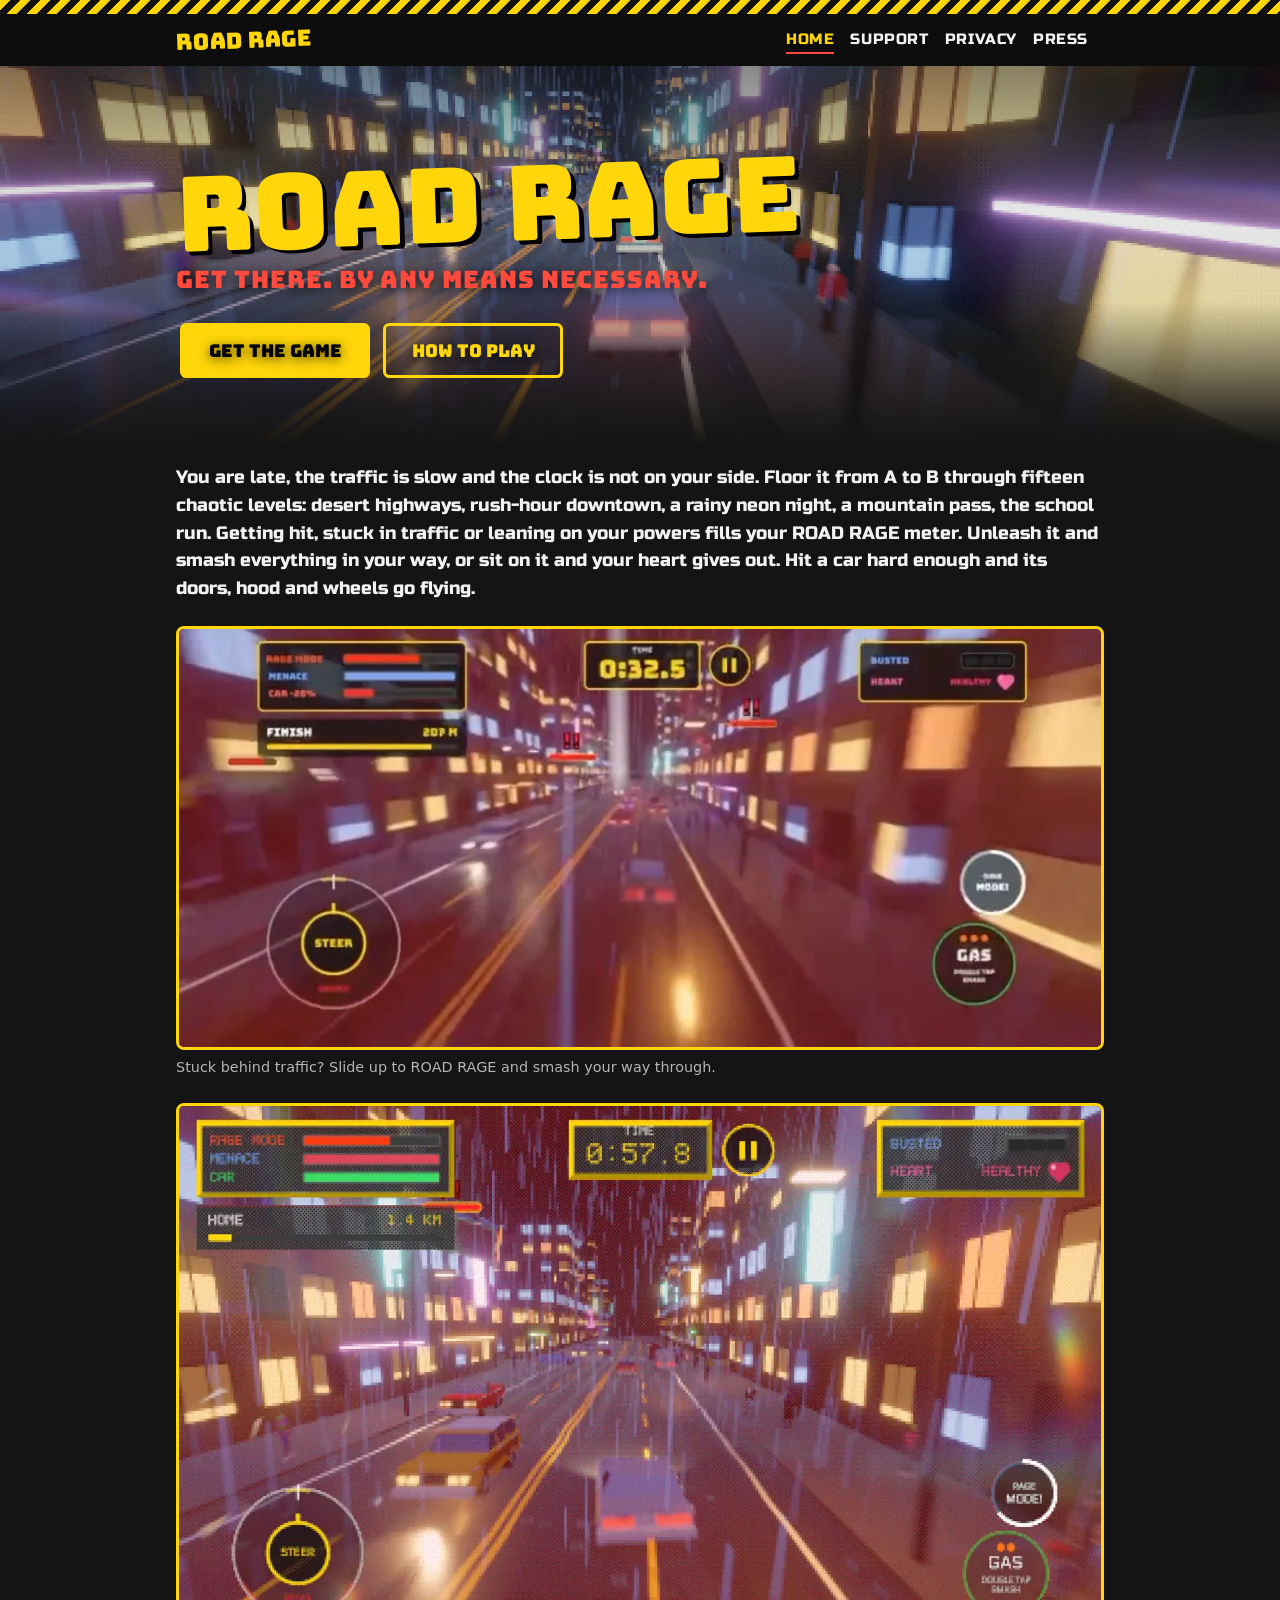
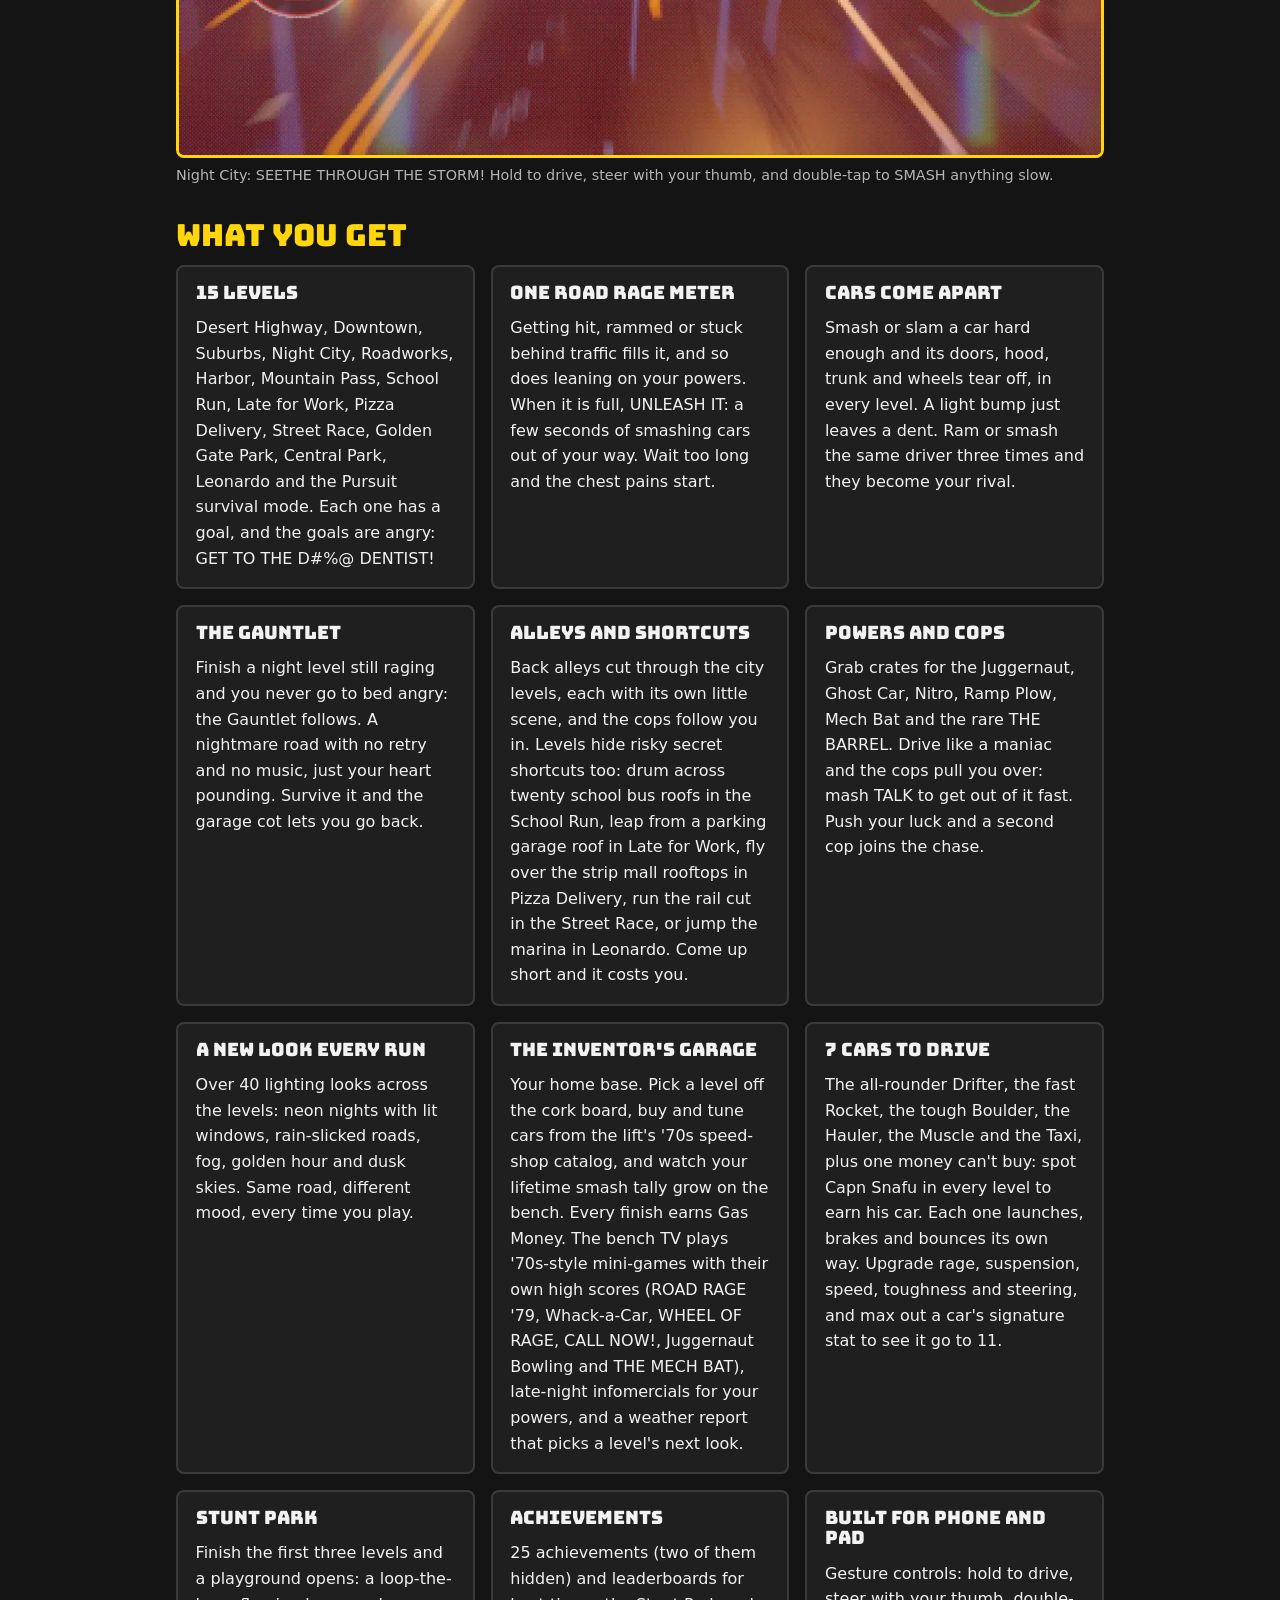
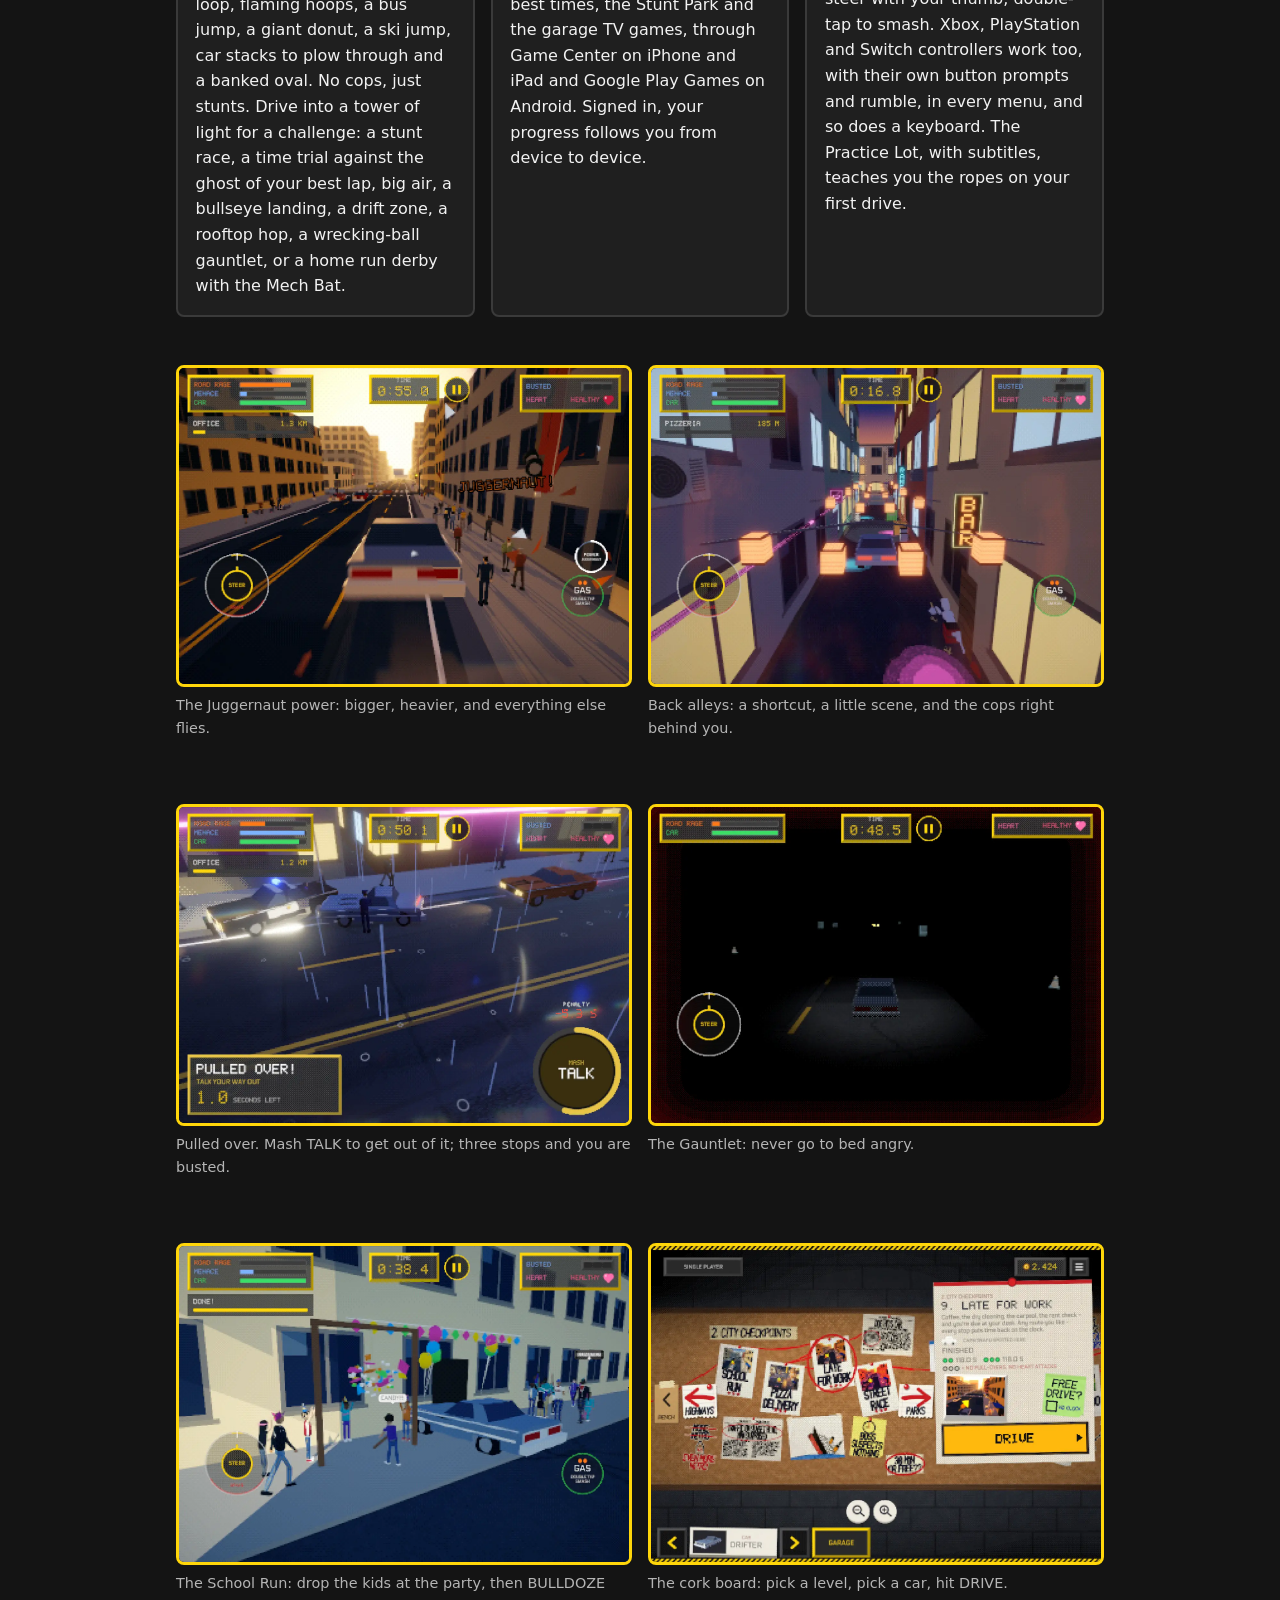
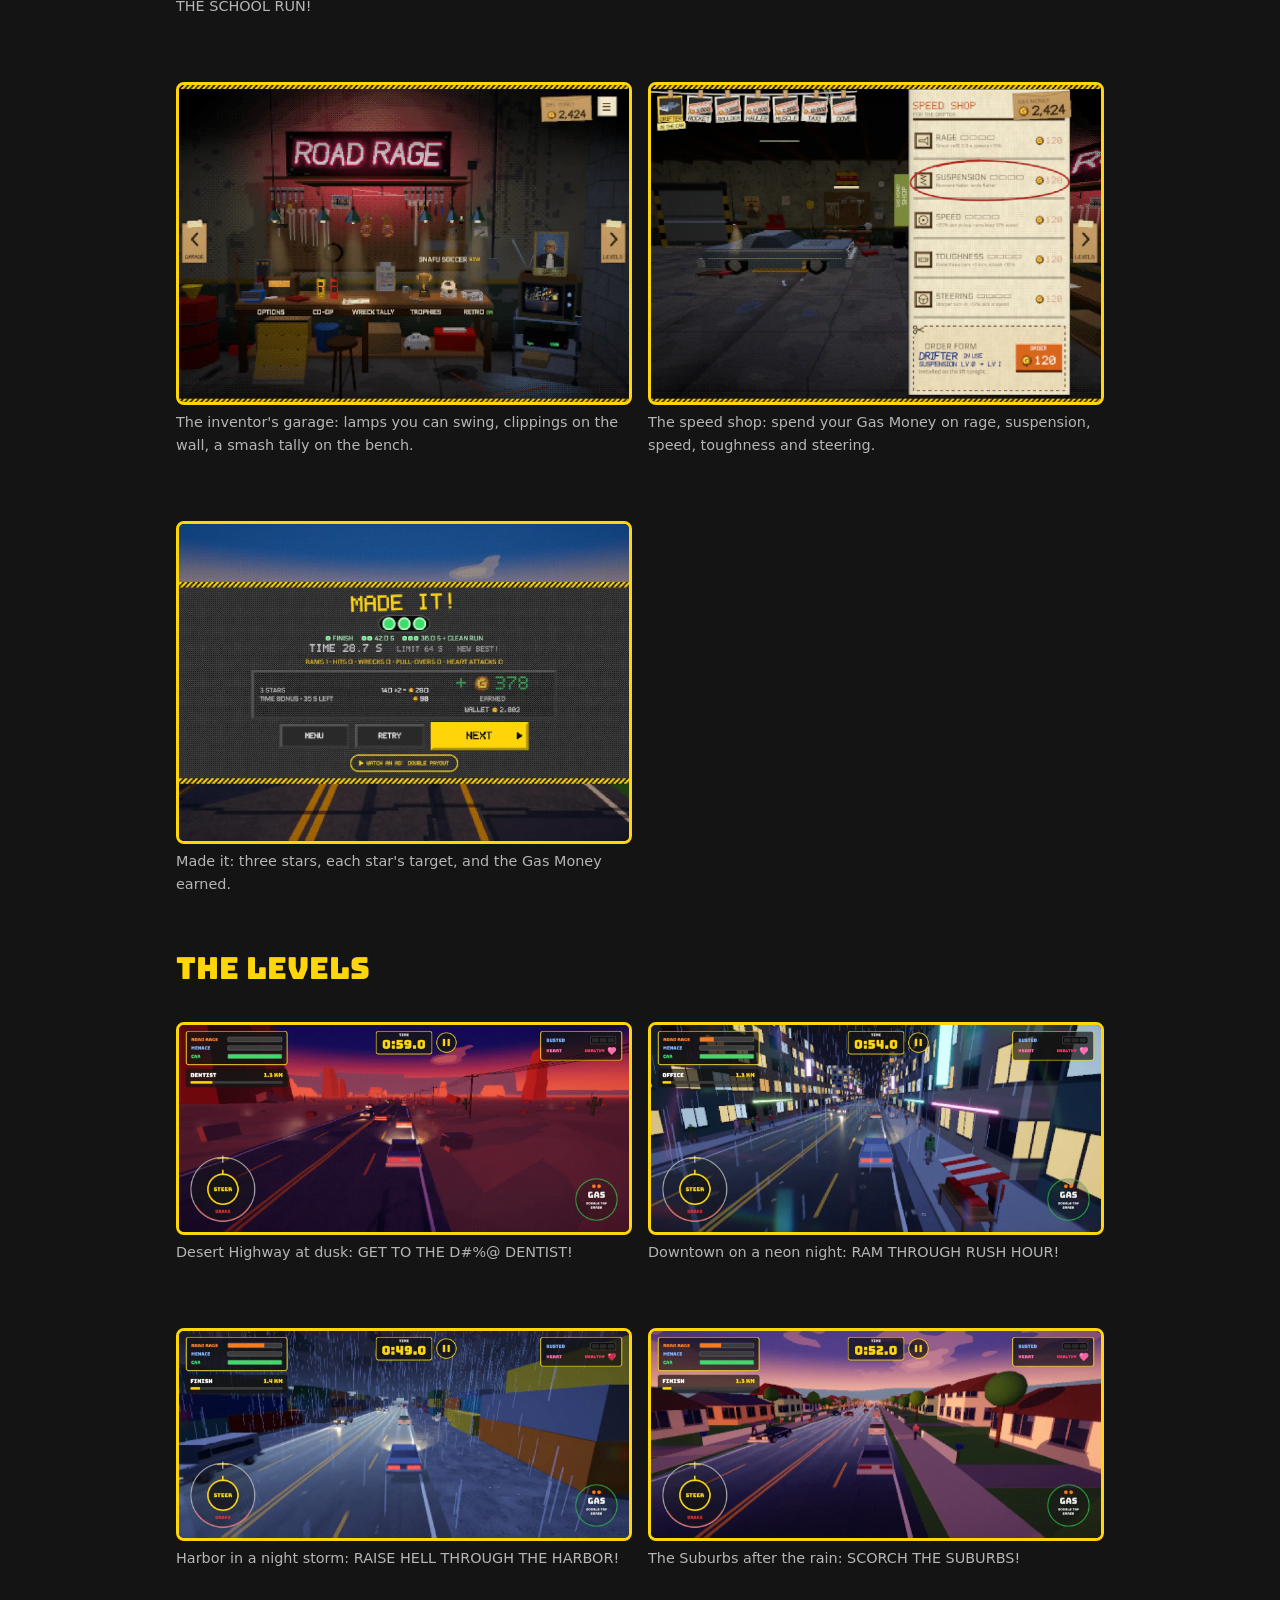
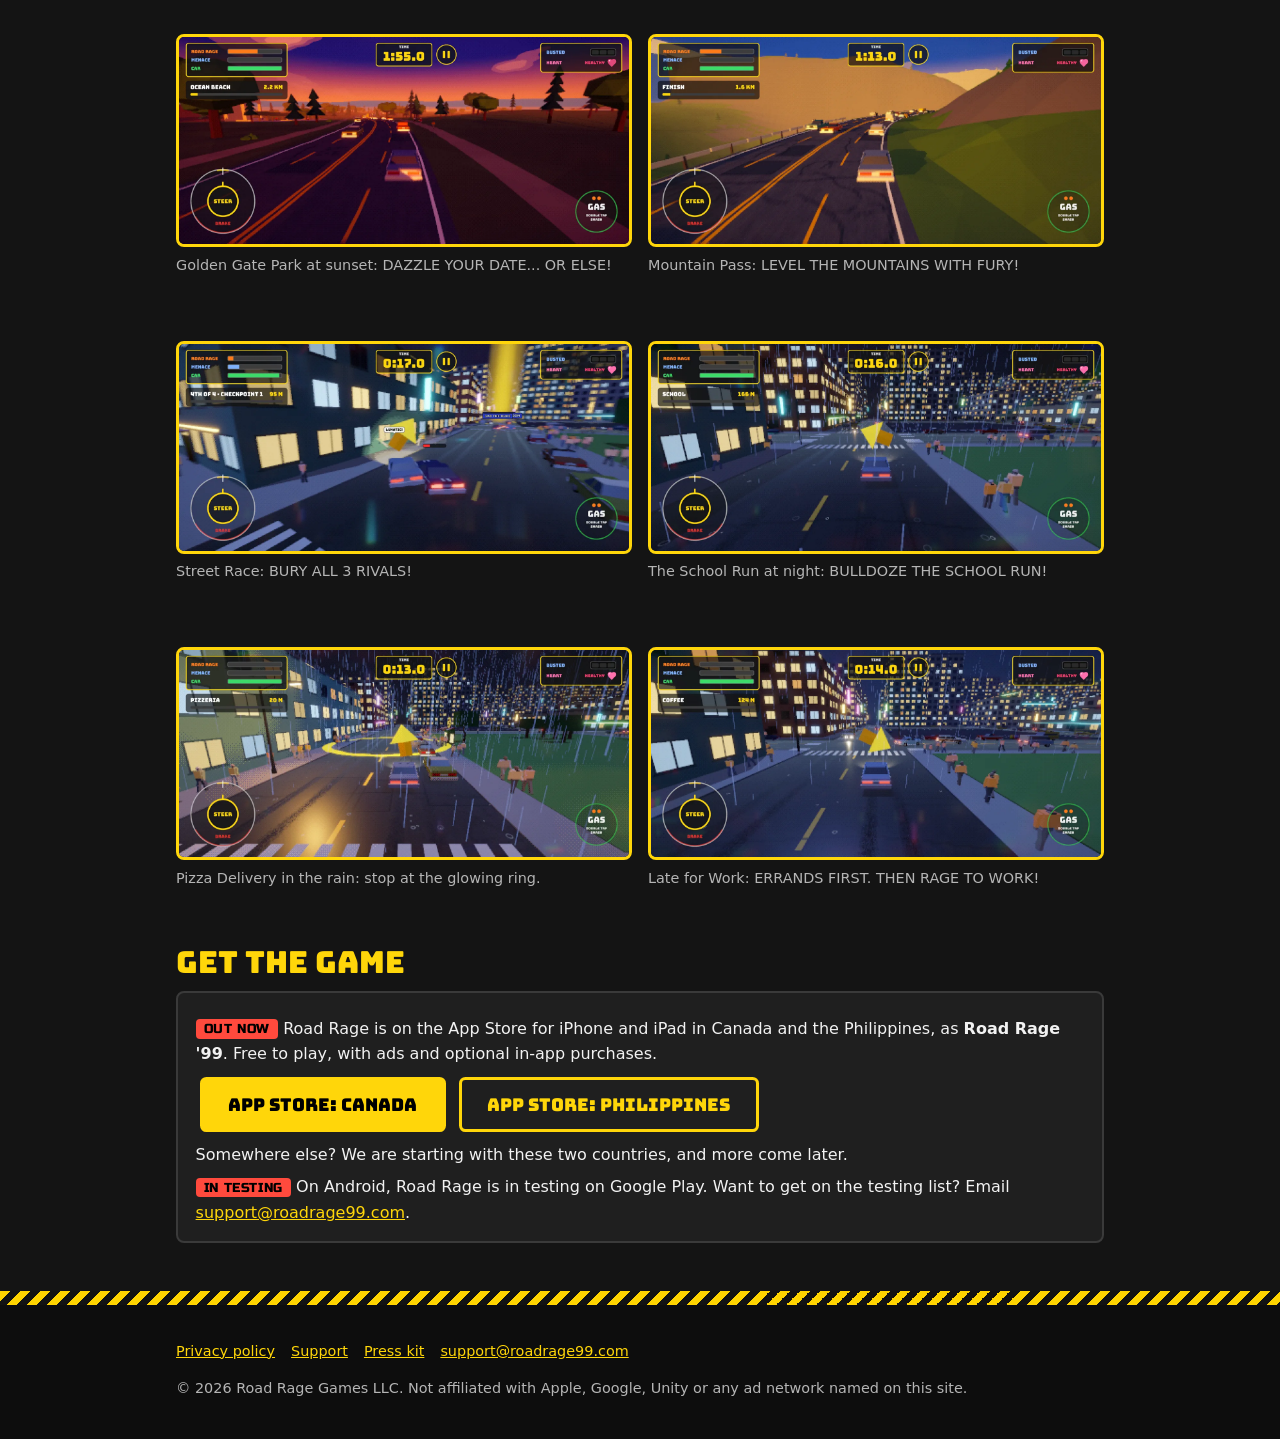
==== commit d5e86955: "Site features for 1.1.10: Stunt Park towers, garage TV games, controllers, HP meter Store-build feat" ====
--- a/index.html
+++ b/index.html
@@ -6,7 +6,10 @@
 <title>Road Rage: Get there. By any means necessary.</title>
 <meta name="description" content="Road Rage is a fast, chaotic driving game for iPhone and iPad, out now in Canada and the Philippines, and in testing on Android. Get from A to B before the clock runs out, by any means necessary.">
 <meta name="theme-color" content="#141414">
-<link rel="icon" href="favicon.svg" type="image/svg+xml">
+<link rel="icon" href="favicon.ico" sizes="16x16 32x32 48x48">
+<link rel="icon" href="favicon-32.png" sizes="32x32" type="image/png">
+<link rel="icon" href="favicon-16.png" sizes="16x16" type="image/png">
+<link rel="apple-touch-icon" href="apple-touch-icon.png">
 <link rel="preload" href="fonts/Bungee-Regular.ttf" as="font" type="font/ttf" crossorigin>
 <link rel="stylesheet" href="site.css">
 <meta property="og:title" content="Road Rage: Get there. By any means necessary.">
@@ -40,14 +43,14 @@
 <div class="card"><h3>One ROAD RAGE meter</h3><p>Getting hit, rammed or stuck behind traffic fills it, and so does leaning on your powers. When it is full, UNLEASH IT: a few seconds of smashing cars out of your way. Wait too long and the chest pains start.</p></div>
 <div class="card"><h3>Cars come apart</h3><p>Smash or slam a car hard enough and its doors, hood, trunk and wheels tear off, in every level. A light bump just leaves a dent. Ram or smash the same driver three times and they become your rival.</p></div>
 <div class="card"><h3>The Gauntlet</h3><p>Finish a night level still raging and you never go to bed angry: the Gauntlet follows. A nightmare road with no retry and no music, just your heart pounding. Survive it and the garage cot lets you go back.</p></div>
-<div class="card"><h3>Alleys and shortcuts</h3><p>Back alleys cut through the city levels, each with its own little scene, and the cops follow you in. Levels hide risky secret shortcuts too, like the jump over the marina in Leonardo.</p></div>
+<div class="card"><h3>Alleys and shortcuts</h3><p>Back alleys cut through the city levels, each with its own little scene, and the cops follow you in. Levels hide risky secret shortcuts too: drum across twenty school bus roofs in the School Run, leap from a parking garage roof in Late for Work, fly over the strip mall rooftops in Pizza Delivery, run the rail cut in the Street Race, or jump the marina in Leonardo. Come up short and it costs you.</p></div>
 <div class="card"><h3>Powers and cops</h3><p>Grab crates for the Juggernaut, Ghost Car, Nitro, Ramp Plow, Mech Bat and the rare THE BARREL. Drive like a maniac and the cops pull you over: mash TALK to get out of it fast. Push your luck and a second cop joins the chase.</p></div>
 <div class="card"><h3>A new look every run</h3><p>Over 40 lighting looks across the levels: neon nights with lit windows, rain-slicked roads, fog, golden hour and dusk skies. Same road, different mood, every time you play.</p></div>
-<div class="card"><h3>The inventor's garage</h3><p>Your home base. Pick a level off the cork board, buy and tune cars from the lift's '70s speed-shop catalog, and watch your lifetime smash tally grow on the bench. Every finish earns Gas Money.</p></div>
-<div class="card"><h3>7 cars to drive</h3><p>The all-rounder Drifter, the fast Rocket, the tough Boulder, the Hauler, the Muscle and the Taxi, plus one money can't buy: spot Capn Snafu in every level to earn his car. Upgrade rage, suspension, speed, toughness and steering.</p></div>
-<div class="card"><h3>Stunt Park</h3><p>Finish every level and a free-drive playground opens: a loop-the-loop, flaming hoops, a bus jump, car stacks to plow through and a banked oval. No clock, no cops, just stunts.</p></div>
-<div class="card"><h3>Achievements</h3><p>25 achievements (two of them hidden) and best-time leaderboards through Game Center on iPhone and iPad and Google Play Games on Android. Signed in, your progress follows you from device to device.</p></div>
-<div class="card"><h3>Built for phone and pad</h3><p>Gesture controls: hold to drive, steer with your thumb, double-tap to smash. Bluetooth gamepads work too, and so does a keyboard. The Practice Lot teaches you the ropes on your first drive.</p></div>
+<div class="card"><h3>The inventor's garage</h3><p>Your home base. Pick a level off the cork board, buy and tune cars from the lift's '70s speed-shop catalog, and watch your lifetime smash tally grow on the bench. Every finish earns Gas Money. The bench TV plays '70s-style mini-games with their own high scores (ROAD RAGE '79, Whack-a-Car, WHEEL OF RAGE, CALL NOW!, Juggernaut Bowling and THE MECH BAT), late-night infomercials for your powers, and a weather report that picks a level's next look.</p></div>
+<div class="card"><h3>7 cars to drive</h3><p>The all-rounder Drifter, the fast Rocket, the tough Boulder, the Hauler, the Muscle and the Taxi, plus one money can't buy: spot Capn Snafu in every level to earn his car. Each one launches, brakes and bounces its own way. Upgrade rage, suspension, speed, toughness and steering, and max out a car's signature stat to see it go to 11.</p></div>
+<div class="card"><h3>Stunt Park</h3><p>Finish the first three levels and a playground opens: a loop-the-loop, flaming hoops, a bus jump, a giant donut, a ski jump, car stacks to plow through and a banked oval. No cops, just stunts. Drive into a tower of light for a challenge: a stunt race, a time trial against the ghost of your best lap, big air, a bullseye landing, a drift zone, a rooftop hop, a wrecking-ball gauntlet, or a home run derby with the Mech Bat.</p></div>
+<div class="card"><h3>Achievements</h3><p>25 achievements (two of them hidden) and leaderboards for best times, the Stunt Park and the garage TV games, through Game Center on iPhone and iPad and Google Play Games on Android. Signed in, your progress follows you from device to device.</p></div>
+<div class="card"><h3>Built for phone and pad</h3><p>Gesture controls: hold to drive, steer with your thumb, double-tap to smash. Xbox, PlayStation and Switch controllers work too, with their own button prompts and rumble, in every menu, and so does a keyboard. The Practice Lot, with subtitles, teaches you the ropes on your first drive.</p></div>
 </div>
 <div class="grid two" style="margin-top:1.5rem">
 <figure class="shot"><img src="img/juggernaut.webp" width="1400" height="985" alt="Road Rage gameplay: the Juggernaut power launching a car into the air on a city street at sunset" loading="lazy" decoding="async"><figcaption>The Juggernaut power: bigger, heavier, and everything else flies.</figcaption></figure>
--- a/site.css
+++ b/site.css
@@ -44,6 +44,8 @@
 main li{margin:.35rem 0}
 .doc{max-width:46rem}
 .doc h2{margin-top:2.25rem}
+/* French headings run long (CONFIDENTIALITÉ): let them hyphenate rather than overflow a small phone */
+:lang(fr) .doc h1,:lang(fr) .doc h2{hyphens:auto;-webkit-hyphens:auto;overflow-wrap:break-word}
 details{background:var(--panel);border:2px solid var(--line);border-radius:.5rem;margin:.6rem 0;padding:.2rem 1rem}
 summary{cursor:pointer;font:1.05rem var(--body);padding:.6rem 0}
 details[open]{border-color:var(--yellow)}
